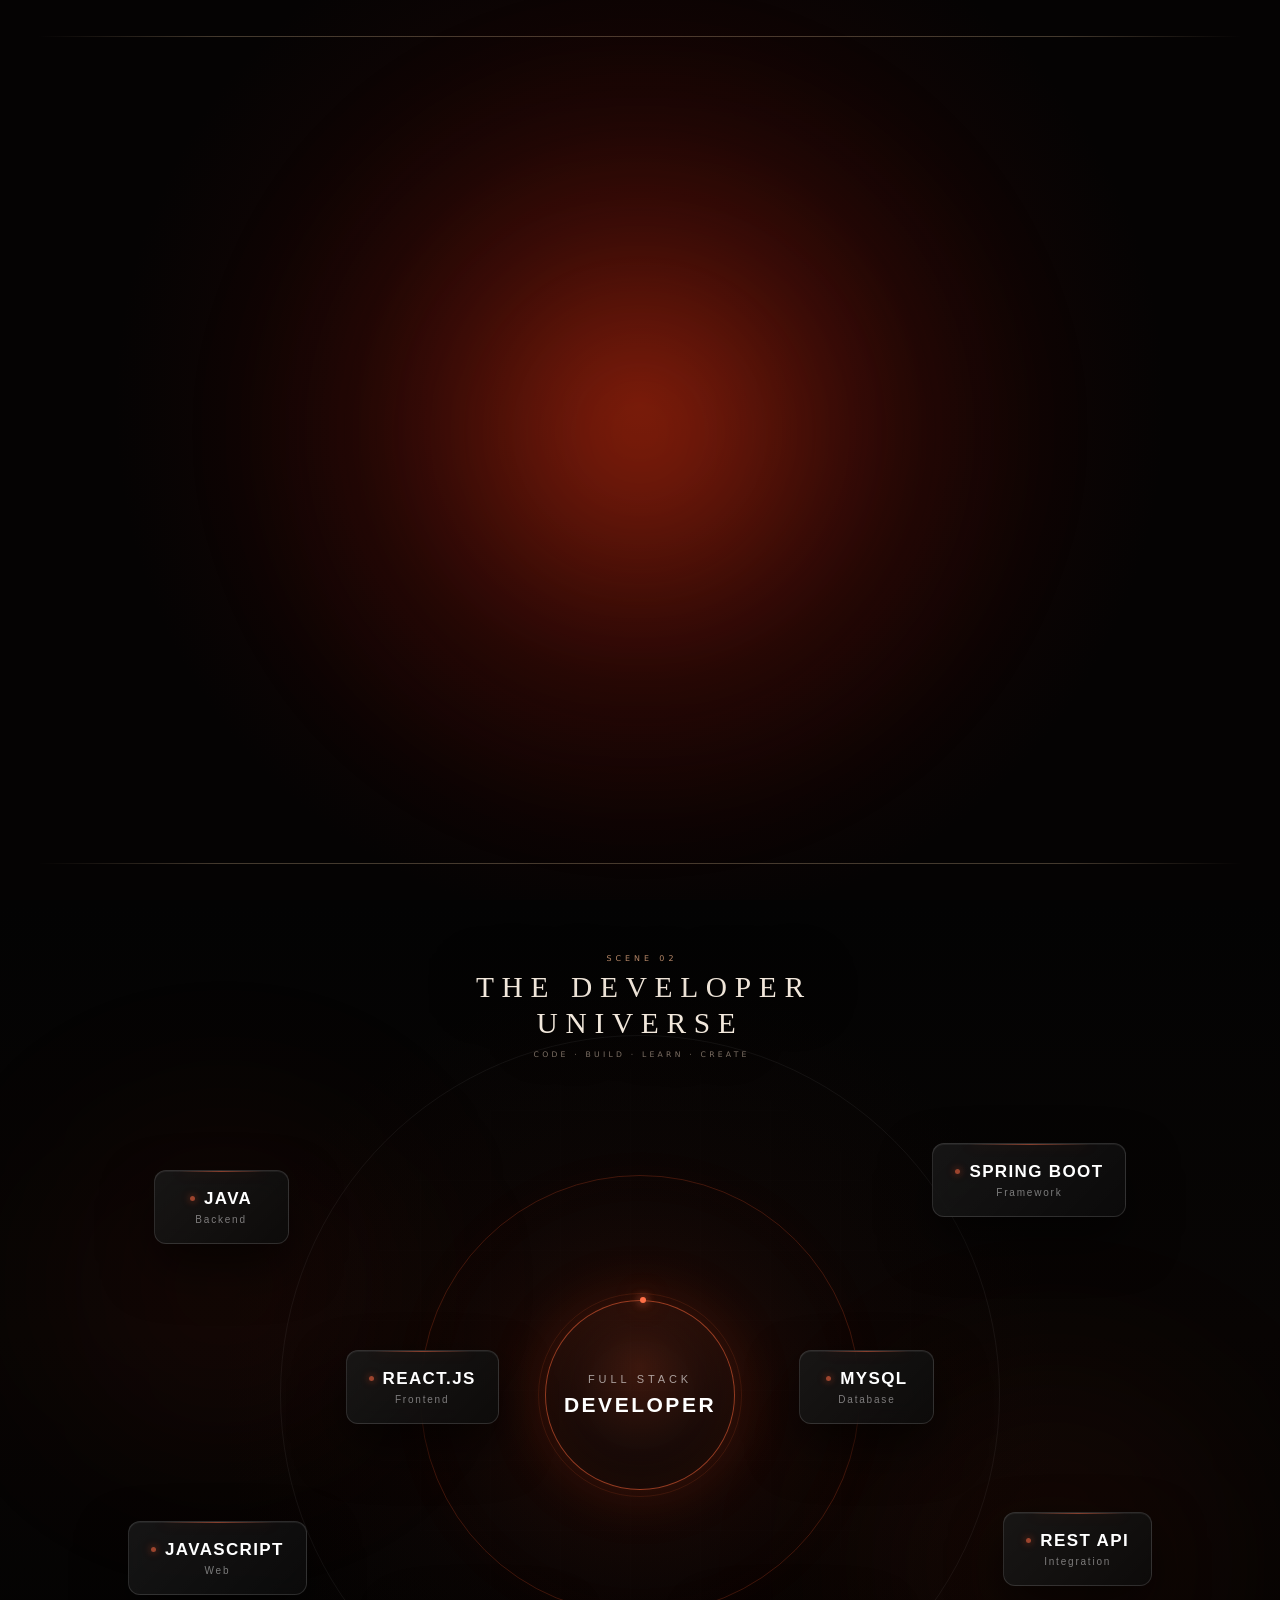
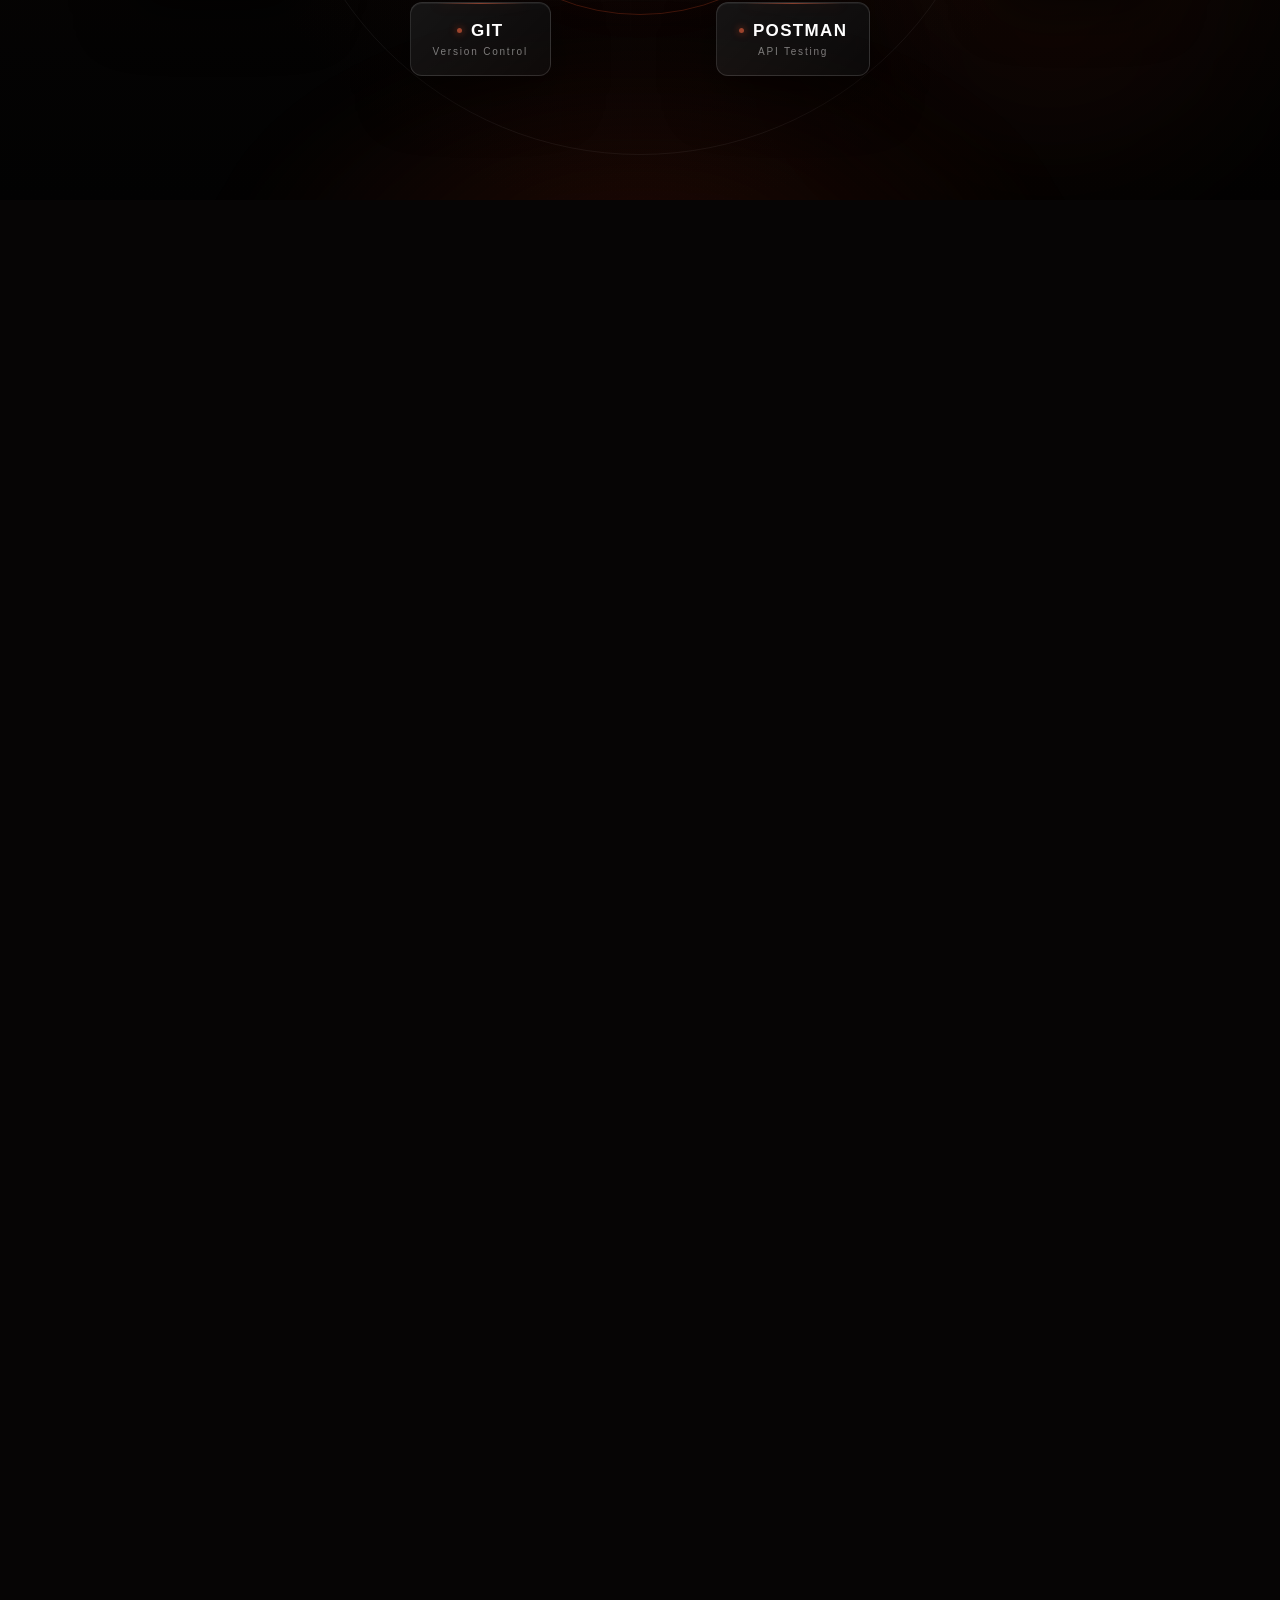
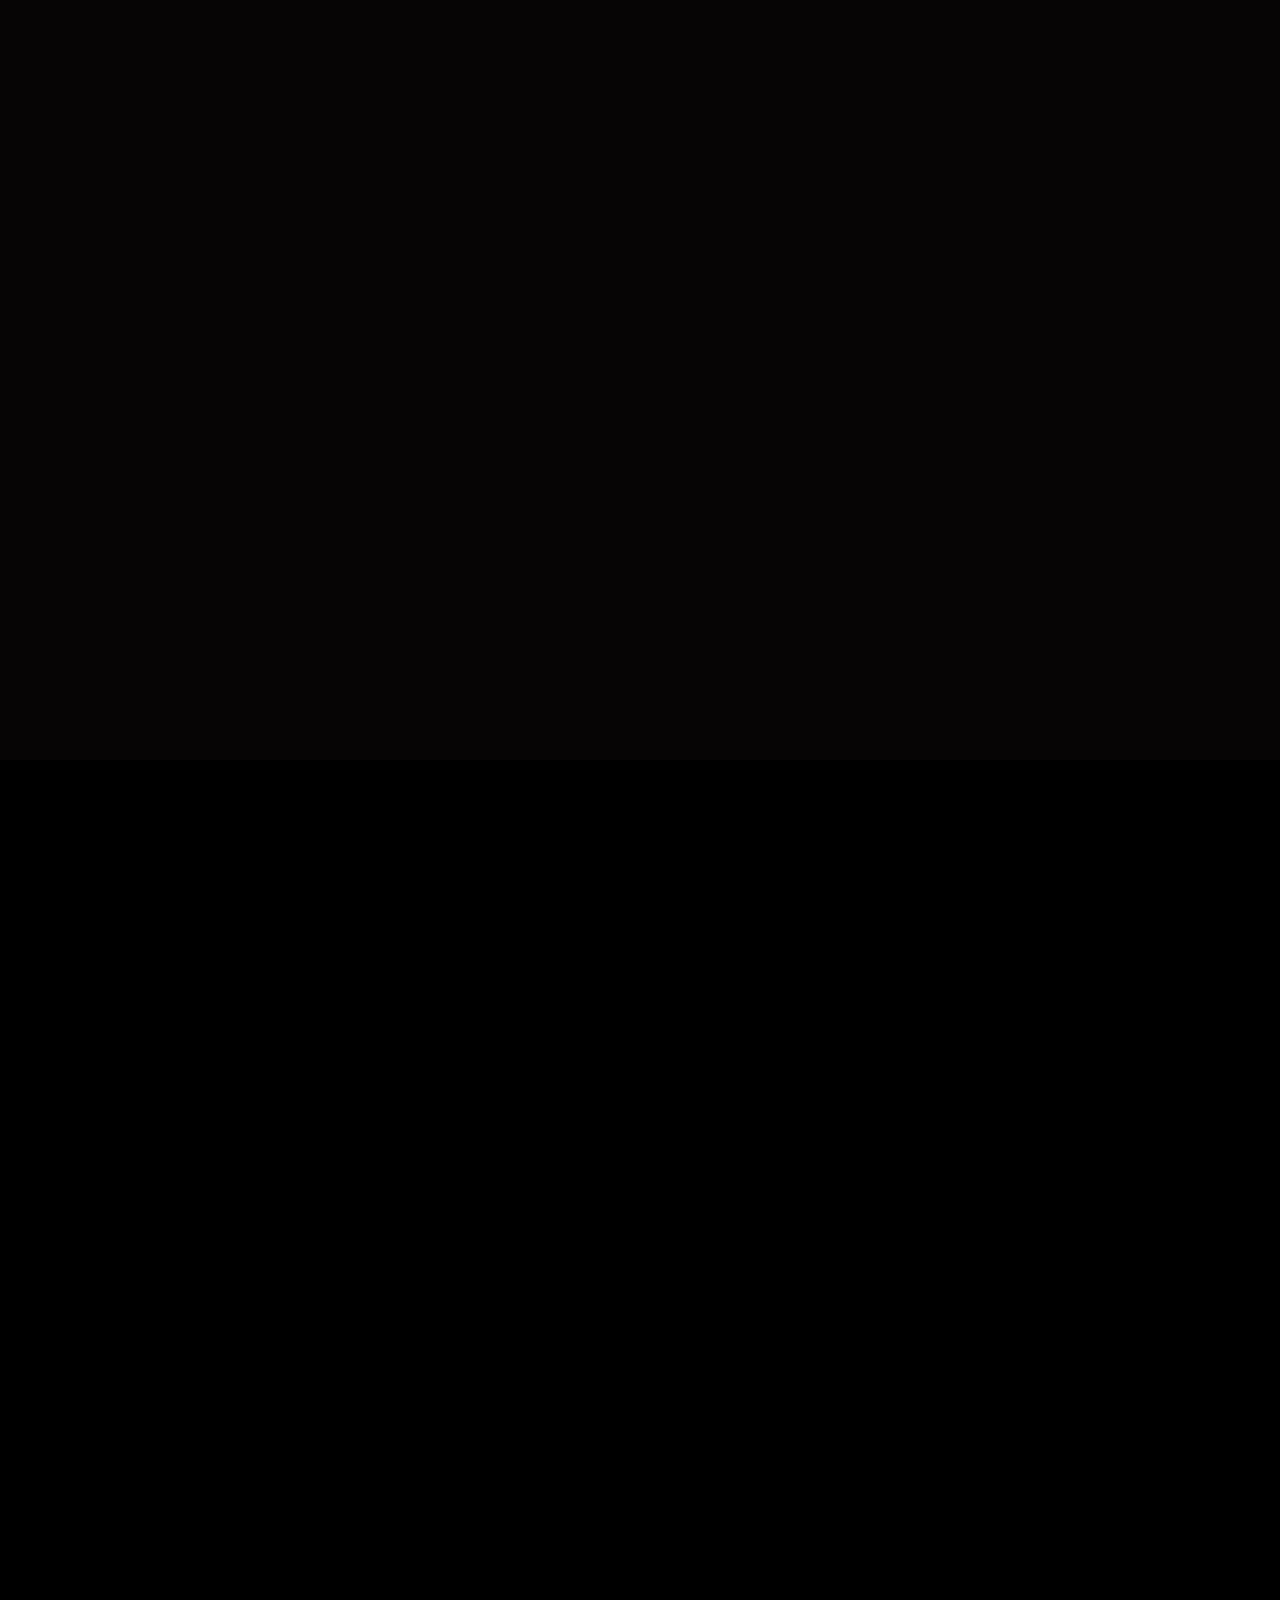
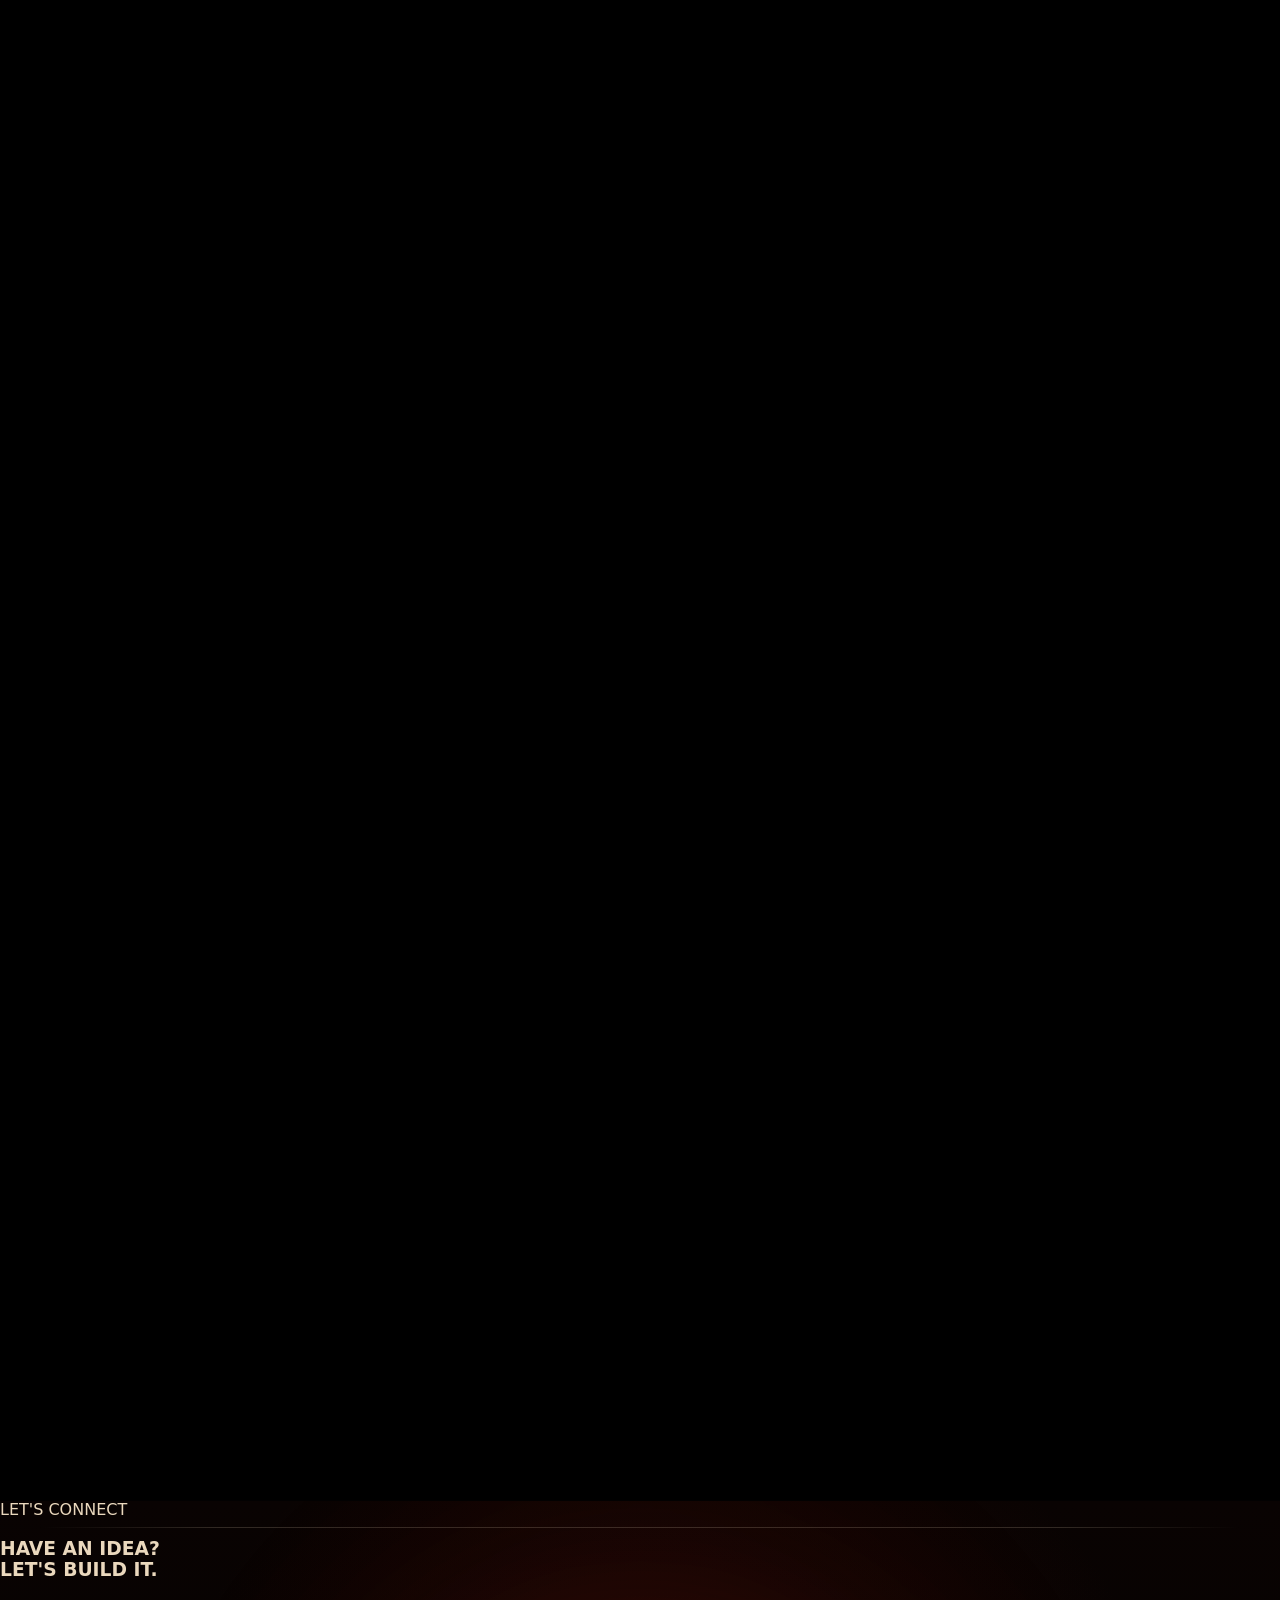
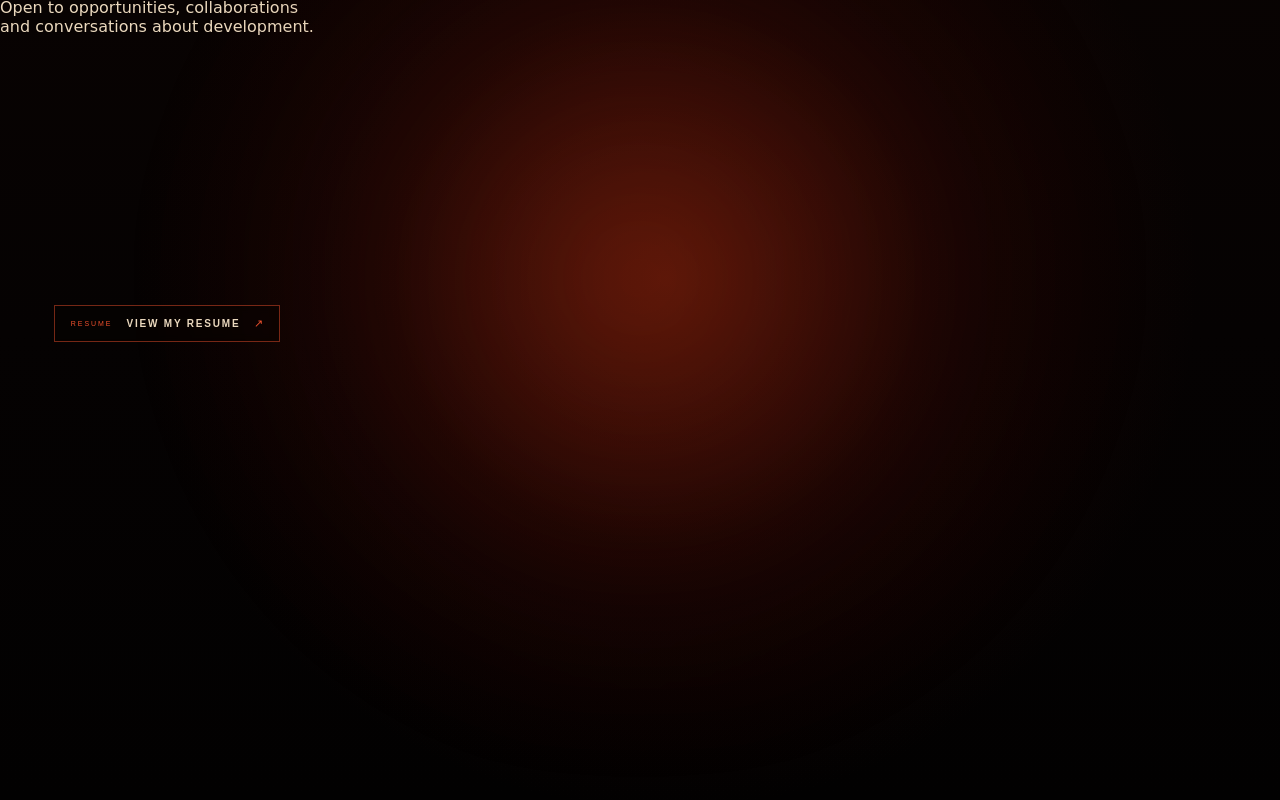
==== index.html @ 189d72da "Finalize Mayur Tambat developer portfolio" ====
<!doctype html>
<html lang="en" class="is-booting">
<head>
<meta charset="utf-8">
<meta name="viewport" content="width=device-width, initial-scale=1, viewport-fit=cover">
<title>Mayur Tambat — Java Full Stack Developer</title>
<meta name="description" content="Portfolio of Mayur Tambat — Java Full Stack Developer specializing in Java, Spring Boot, React.js, MySQL, and full-stack web development.">
<meta name="keywords" content="Mayur Tambat, Java Full Stack Developer, Java Developer, Spring Boot Developer, React Developer, MySQL, REST API, Full Stack Developer Portfolio">
<meta name="author" content="Mayur Tambat">
<meta name="robots" content="index, follow">
<meta name="theme-color" content="#000000">
<!-- Open Graph / Social Sharing -->
<meta property="og:type" content="website">
<meta property="og:title" content="Mayur Tambat — Java Full Stack Developer">
<meta property="og:description" content="Portfolio of Mayur Tambat — Java Full Stack Developer specializing in Java, Spring Boot, React.js, MySQL, and full-stack web development.">
<meta property="og:site_name" content="Mayur Tambat Portfolio">
<!-- Twitter / X Social Sharing -->
<meta name="twitter:card" content="summary_large_image">
<meta name="twitter:title" content="Mayur Tambat — Java Full Stack Developer">
<meta name="twitter:description" content="Portfolio of Mayur Tambat — Java Full Stack Developer specializing in Java, Spring Boot, React.js, MySQL, and full-stack web development.">
<link rel="icon" type="image/png" href="public/icons/favicon.png">

<link rel="preload" href="public/fonts/anton-400.woff2" as="font" type="font/woff2" crossorigin>
<link rel="preload" href="public/fonts/oswald-500.woff2" as="font" type="font/woff2" crossorigin>
<link rel="preload" href="public/fonts/oswald-700.woff2" as="font" type="font/woff2" crossorigin>
<link rel="stylesheet" href="src/styles/app.css">
<link rel="stylesheet" href="src/styles/universe.css">
<link rel="stylesheet" href="src/styles/chrono.css">
<link rel="stylesheet" href="src/styles/projects.css">
<link rel="stylesheet" href="src/styles/finale.css">
<script type="application/ld+json">
{
  "@context": "https://schema.org",
  "@type": "Person",
  "name": "Mayur Tambat",
  "jobTitle": "Java Full Stack Developer",
  "email": "mailto:mayurtambat01@gmail.com",
  "sameAs": [
    "https://www.linkedin.com/in/mayurtambat01/",
    "https://github.com/mayurtambat01",
    "https://www.instagram.com/mayur_tambat_01/"
  ],
  "knowsAbout": [
    "Java",
    "Spring Boot",
    "React.js",
    "JavaScript",
    "MySQL",
    "Spring Data JPA",
    "Hibernate",
    "REST APIs",
    "HTML",
    "CSS",
    "Git",
    "Postman"
  ]
}
</script>
</head>
<body>

<!-- the real heading, for search engines and screen readers; the visible
     wordmark is drawn on the canvas so video can be clipped inside its letters -->
<h1 class="sr-only">Mayur Tambat — Java Full Stack Developer. Welcome to my portfolio.</h1>

<!-- =========================================================
     NEW SCENE 1 — MAYUR HERO
========================================================= -->

<section class="mayur-home" id="mayurHome" aria-label="Mayur Tambat Portfolio">

    <!-- =========================================================
     NEW MAYUR CINEMATIC HERO
     Later this Scene 5 will become Scene 1
========================================================= -->
<div class="mayur-hero5" id="mayurHero">

    <!-- Top identity -->
    <div class="mayur-hero5__identity">
      <strong>MAYUR TAMBAT</strong>

      <span class="mayur-hero5__identity-line"></span>

      <span>
        JAVA FULL STACK<br>
        DEVELOPER
      </span>
    </div>

    <div class="mayur-hero5__index" aria-hidden="true">
      PORTFOLIO — 2026
    </div>

    <!-- Background glow -->
    <div class="mayur-hero5__glow" aria-hidden="true"></div>

    <!-- Giant background name -->
    <div class="mayur-hero5__name" aria-hidden="true">
      MAYUR
    </div>

    <!-- Main professional image -->
    <div class="mayur-hero5__person">
      <img
        src="public/fin/mayur-laptop.webp"
        alt="Mayur Tambat — Java Full Stack Developer"
        draggable="false"
        loading="eager"
        fetchpriority="high"
        decoding="async"
      >
    </div>

    <!-- Left text -->
    <div class="mayur-hero5__intro">
      <span>A</span>
      <strong>JAVA FULL STACK</strong>
      <span>DEVELOPER</span>
    </div>

    <!-- Right skills -->
    <div class="mayur-hero5__skills">
      <span>JAVA</span>
      <span>SPRING BOOT</span>
      <span>REACT.JS</span>
      <span>MYSQL</span>
      <strong>FULL STACK</strong>
    </div>

    <!-- Bottom-right text -->
    <div class="mayur-hero5__build">
      <span>BUILD</span>
      <span>LEARN</span>
      <span>CREATE</span>
      <span>GROW</span>
    </div>

  </div>

</section>

<main class="flow">

  <!-- ==================================================================== -->
  <!-- The creative-universe film itself, played as supplied. All labels and
       cards are part of the footage; the DOM adds only what a screen reader
       needs and a veil that breathes over the loop seam. -->
  <section class="universe" id="universe" aria-labelledby="uniTitle">
    <header class="universe__title" id="uniTitle">
    <p class="universe__over">Scene 02</p>
    <h2 class="universe__name">The Developer<br>Universe</h2>
    <p class="universe__sub">Code · Build · Learn · Create</p>
  </header>
    <ul class="sr-only">
      <li>Java</li>
      <li>Spring Boot</li>
      <li>React.js</li>
      <li>JavaScript</li>
      <li>MySQL</li>
      <li>HTML</li>
      <li>CSS</li>
      <li>Spring Data JPA</li>
      <li>Hibernate</li>
      <li>REST APIs</li>
      <li>Git</li>
      <li>Postman</li>
    </ul>

    <div class="dev-universe" aria-hidden="true">

      <div class="dev-glow dev-glow--one"></div>
      <div class="dev-glow dev-glow--two"></div>

      <div class="dev-orbit dev-orbit--one"></div>
      <div class="dev-orbit dev-orbit--two"></div>

      <div class="dev-core">
        <span>FULL STACK</span>
        <strong>DEVELOPER</strong>
      </div>

      <div class="tech-card tech-card--java">
        <strong>JAVA</strong>
        <span>Backend</span>
      </div>

      <div class="tech-card tech-card--spring">
        <strong>SPRING BOOT</strong>
        <span>Framework</span>
      </div>

      <div class="tech-card tech-card--react">
        <strong>REACT.JS</strong>
        <span>Frontend</span>
      </div>

      <div class="tech-card tech-card--mysql">
        <strong>MYSQL</strong>
        <span>Database</span>
      </div>

      <div class="tech-card tech-card--js">
        <strong>JAVASCRIPT</strong>
        <span>Web</span>
      </div>

      <div class="tech-card tech-card--api">
        <strong>REST API</strong>
        <span>Integration</span>
      </div>

      <div class="tech-card tech-card--git">
        <strong>GIT</strong>
        <span>Version Control</span>
      </div>

      <div class="tech-card tech-card--postman">
        <strong>POSTMAN</strong>
        <span>API Testing</span>
      </div>

    </div>

    <div class="universe__veil" id="uniVeil" aria-hidden="true"></div>

  </section>

  <!-- ==================================================================== -->
  <section class="chrono" id="chrono" aria-labelledby="chronoTitle">
    <div class="chrono__pin">
      <canvas id="chronoStage" aria-hidden="true"></canvas>

      <h2 class="chrono__title" id="chronoTitle">
        <span>My</span><span>Developer</span><span>Journey</span>
      </h2>
      <p class="chrono__rail" aria-hidden="true">
        <i></i>
        <span>Java</span><span>Full Stack</span><span>Projects</span>
        <span>Learning</span><span>Growth</span>
        <i></i>
      </p>

      <p class="chrono__hint" aria-hidden="true">
        Explore<br>my developer<br>journey<i></i>
      </p>
      <p class="chrono__note chrono__note--bl" aria-hidden="true">
        Always<br>learning<br>always<br>building
      </p>
      <p class="chrono__note chrono__note--br" aria-hidden="true">
        Ready<br>to build<br>what's<br>next<i></i>
      </p>

      <div class="chrono__deck" id="chronoDeck"></div>

      <!-- the figure's own layer, stacked over the deck: he stands in front
           of the timeline, looking at his journey -->
      <canvas id="chronoFront" aria-hidden="true"></canvas>
    </div>
  </section>

  <!-- ==================================================================== -->
  <section class="gallery" id="gallery" aria-labelledby="galleryTitle">
    <div class="gallery__pin">
      <canvas id="galleryStage" aria-hidden="true"></canvas>

      <div class="gallery__world">
        <div class="gallery__deck" id="galleryDeck"></div>
        <img class="gallery__person" id="galleryPerson"
             src="public/projects/person.png" 
             alt="" 
             draggable="false"
             loading="lazy"
             decoding="async">
      </div>

      <h2 class="g-label g-label--projects" id="galleryTitle">Projects</h2>
      <p class="g-label g-label--ideas" aria-hidden="true">
        Java<br>Spring Boot<br>React.js<br><b>Full Stack</b>
      </p>
      <p class="g-label g-label--scroll" aria-hidden="true">
        Scroll<br>Explore<br>Projects
      </p>
      <p class="g-label g-label--real" aria-hidden="true">
        Real<br>Projects<br>Real<br>Solutions
      </p>
      <p class="g-label g-label--tomorrow" aria-hidden="true">
        Building<br>Ideas Into<br>Applications
      </p>
      <span class="g-label g-label--num" id="galleryNum" aria-hidden="true">01</span>
    </div>
  </section>

</main>

<!-- =========================================================
     SCENE 5 — CONNECT
========================================================= -->

<footer class="fin" id="fin">

  <section
    class="connect5"
    id="connect5"
    aria-label="Connect with Mayur Tambat"
  >

    <!-- Background cinematic glow -->
    <div class="connect5__glow" aria-hidden="true"></div>

    <!-- Top identity -->
    <div class="connect5__top">
      <span>05</span>
      <span class="connect5__top-line"></span>
      <span>CONNECT</span>
    </div>

    <!-- Main heading -->
    <div class="connect5__heading">
      <p>JAVA FULL STACK DEVELOPER</p>

      <h2>
        LET'S BUILD<br>
        SOMETHING <span>GREAT.</span>
      </h2>
    </div>

    <!-- Main cinematic Scene 5 artwork -->
    <div class="connect5__artwork" aria-hidden="true">
      <img
        src="public/fin/scene5-connect.webp"
        alt=""
        draggable="false"
        loading="lazy"
        decoding="async"
      >
    </div>


    <!-- Mobile-only contact introduction -->
    <div class="connect5__mobile-intro">

      <span>LET'S CONNECT</span>

      <h3>
        HAVE AN IDEA?<br>
        LET'S BUILD IT.
      </h3>

      <p>
        Open to opportunities, collaborations<br>
        and conversations about development.
      </p>

      <div class="connect5__mobile-line"></div>

    </div>


    <a class="connect5__resume"
      href="public/resume/mayur-tambat-resume.pdf"
      target="_blank"
      rel="noopener noreferrer"
      aria-label="View Mayur Tambat resume">
      <span>RESUME</span>
      <strong>VIEW MY RESUME</strong>
      <i aria-hidden="true">↗</i>
    </a>

    <!-- Social / contact links -->
    <nav class="connect5__socials" aria-label="Mayur Tambat social links">

      <a
        href="https://www.linkedin.com/in/mayurtambat01/"
        target="_blank"
        rel="noopener noreferrer"
      >
        <span>01</span>
        <strong>LINKEDIN</strong>
        <small>Connect professionally</small>
        <i aria-hidden="true">↗</i>
      </a>

      <a
        href="https://github.com/mayurtambat01"
        target="_blank"
        rel="noopener noreferrer"
      >
        <span>02</span>
        <strong>GITHUB</strong>
        <small>Explore my code</small>
        <i aria-hidden="true">↗</i>
      </a>

      <a
        href="https://www.instagram.com/mayur_tambat_01/"
        target="_blank"
        rel="noopener noreferrer"
      >
        <span>03</span>
        <strong>INSTAGRAM</strong>
        <small>Follow my journey</small>
        <i aria-hidden="true">↗</i>
      </a>

      <a href="https://mail.google.com/mail/?view=cm&fs=1&to=mayurtambat01@gmail.com"
         target="_blank"
         rel="noopener noreferrer">
        <span>04</span>
        <strong>EMAIL</strong>
        <small>mayurtambat01@gmail.com</small>
        <i aria-hidden="true">↗</i>
      </a>

    </nav>


    <!-- Bottom message -->
    <div class="connect5__bottom">

      <p>
        HAVE AN IDEA?<br>
        <strong>LET'S CONNECT.</strong>
      </p>

      <span>
        BUILD&nbsp;&nbsp;•&nbsp;&nbsp;
        LEARN&nbsp;&nbsp;•&nbsp;&nbsp;
        CREATE&nbsp;&nbsp;•&nbsp;&nbsp;
        GROW
      </span>

    </div>


    <!-- Copyright -->
    <small class="connect5__copyright">
      © 2026 MAYUR TAMBAT — ALL RIGHTS RESERVED
    </small>

  </section>

</footer>

<script type="module" src="src/main.js"></script>
</body>
</html>
---- src/styles/app.css ----
@font-face {
  font-family: "Anton";
  src: url("../../public/fonts/anton-400.woff2") format("woff2");
  font-weight: 400;
  font-style: normal;
  font-display: block;
}
@font-face {
  font-family: "Oswald";
  src: url("../../public/fonts/oswald-300.woff2") format("woff2");
  font-weight: 300;
  font-style: normal;
  font-display: swap;
}
@font-face {
  font-family: "Oswald";
  src: url("../../public/fonts/oswald-400.woff2") format("woff2");
  font-weight: 400;
  font-style: normal;
  font-display: swap;
}
@font-face {
  font-family: "Oswald";
  src: url("../../public/fonts/oswald-500.woff2") format("woff2");
  font-weight: 500;
  font-style: normal;
  font-display: swap;
}
@font-face {
  font-family: "Oswald";
  src: url("../../public/fonts/oswald-600.woff2") format("woff2");
  font-weight: 600;
  font-style: normal;
  font-display: swap;
}
@font-face {
  font-family: "Oswald";
  src: url("../../public/fonts/oswald-700.woff2") format("woff2");
  font-weight: 700;
  font-style: normal;
  font-display: swap;
}

:root {
  --ink: #de1b1c;
  --ink-hot: #ff2a2b;
  --paper: #ededed;
  --black: #000;
  --dim: #8a8a8a;
  --dimmer: #4e4e4e;

  --ui: "Oswald", "Arial Narrow", system-ui, sans-serif;
  --disp: "Anton", "Arial Narrow", Impact, sans-serif;

  /* the header height also sets the hero's top breathing room */
  --hdr-h: clamp(56px, 7.4vh, 82px);
  --edge: clamp(14px, 1.55vw, 26px);

  --ease-out: cubic-bezier(0.16, 1, 0.3, 1);
  --ease-in-out: cubic-bezier(0.76, 0, 0.24, 1);
}

*,
*::before,
*::after {
  box-sizing: border-box;
}

html,
body {
  margin: 0;
  min-height: 100%;
  background: #000;
  color: var(--paper);
  font-family: var(--ui);
  /* the document scrolls now that more scenes follow the hero; sideways
     overflow is CLIPPED, not hidden - overflow-x:hidden promotes body to a
     scroll container, which silently breaks every position:sticky pin in the
     scenes below (the canvas scrolls away and leaves bare background) */
  overflow-x: clip;
  -webkit-font-smoothing: antialiased;
  text-rendering: optimizeLegibility;
}

/* nothing may paint before the sequence is ready to start on true black */
html.is-booting .furniture,
html.is-booting .hdr {
  opacity: 0;
}

.sr-only {
  position: absolute;
  width: 1px;
  height: 1px;
  padding: 0;
  margin: -1px;
  overflow: hidden;
  clip: rect(0 0 0 0);
  white-space: nowrap;
  border: 0;
}

/* =========================================================
   PORTFOLIO — SMOOTH SCENE NAVIGATION
========================================================= */

html {
  scroll-behavior: smooth;
}

/* Prevent scene headings from sitting too close to viewport edge */
#mayurHome,
#universe,
#chrono,
#gallery,
#connect5 {
  scroll-margin-top: 0;
}
---- src/styles/universe.css ----
/* ==========================================================================
   Scene two — the creative universe.
   This is the supplied film played AS the section, not a recreation of it:
   the cards, the red light-painting, the embers and every corner label are
   part of the footage. The page's job is to present it cinematically — arrive
   from black, hold the frame, and breathe over the loop seam — and to stay
   out of its way.
   ========================================================================== */

.flow {
  position: relative;
  z-index: 2;
}

/* The hero is position:fixed, so its scroll height has to be reserved here or
   the universe would start at the top of the document and sit on top of it. */
.hero-spacer {
  height: 100svh;
  pointer-events: none;
}

.universe {
  position: relative;
  height: 100svh;
  background: #000;
  overflow: hidden;
  /* hard cut from the hero: two scenes, not a gradient between them */
  box-shadow: 0 -1px 0 0 #000;
}

/* --------------------------------------------------------------------------
   The chapter title, set over the film. Top-centre is the one region the
   footage keeps dark (the ceiling above the figure), so the text lives there
   and clears the Ps and Claude cards that hold the upper corners.
   -------------------------------------------------------------------------- */

.universe__title {
  position: absolute;
  top: clamp(26px, 6.5vh, 66px);
  left: 50%;
  transform: translate(-50%, 14px);
  z-index: 2;
  text-align: center;
  pointer-events: none;
  opacity: 0;
  transition:
    opacity 1.3s var(--ease-out) 0.75s,
    transform 1.6s var(--ease-out) 0.75s;
}
.universe.is-on .universe__title {
  opacity: 1;
  transform: translate(-50%, 0);
}

.universe__over {
  margin: 0 0 0.9em;
  font-family: var(--ui);
  font-size: clamp(7.5px, 0.62vw, 9.5px);
  font-weight: 500;
  letter-spacing: 0.5em;
  text-indent: 0.5em; /* recentre what the tracking pushes right */
  text-transform: uppercase;
  color: #b98a6a;
}
.universe__name {
  margin: 0;
  font-family: "Bodoni Moda", "Times New Roman", serif;
  font-weight: 400;
  font-size: clamp(20px, 2.3vw, 36px);
  line-height: 1.22;
  letter-spacing: 0.26em;
  text-indent: 0.26em;
  text-transform: uppercase;
  color: #f2e8dc;
  text-shadow:
    0 0 0.6em rgba(0, 0, 0, 0.9),
    0 0 2em rgba(0, 0, 0, 0.7);
}
.universe__sub {
  margin: 1.1em 0 0;
  font-family: var(--ui);
  font-size: clamp(7.5px, 0.6vw, 9.5px);
  font-weight: 400;
  letter-spacing: 0.42em;
  text-indent: 0.42em;
  text-transform: uppercase;
  color: rgba(222, 200, 180, 0.55);
}

@media (max-width: 760px) {
  .universe__name {
    letter-spacing: 0.18em;
    text-indent: 0.18em;
  }
}

/* breathes to black across the film's loop point so the cut is never seen,
   and doubles as the entrance veil */
.universe__veil {
  position: absolute;
  inset: 0;
  background: #000;
  opacity: 1;
  pointer-events: none;
  transition: opacity 0.45s ease;
}

@media (prefers-reduced-motion: reduce) {
  .universe__title {
    transition-duration: 0.01ms;
    transition-delay: 0s;
    transform: none;
  }
  .universe.is-on .universe__title {
    transform: translate(-50%, 0);
  }
}

/* ================================================================
   MAYUR — DEVELOPER UNIVERSE
   ================================================================ */

.dev-universe {
  position: absolute;
  inset: 0;
  z-index: 1;
  overflow: hidden;
  background:
    radial-gradient(
      circle at 50% 55%,
      rgba(190, 45, 20, 0.18),
      transparent 30%
    ),
    radial-gradient(circle at 50% 50%, #16100e 0%, #080706 45%, #000 80%);
}

.universe__title {
  z-index: 10;
}

.dev-core {
  position: absolute;
  left: 50%;
  top: 55%;
  transform: translate(-50%, -50%);

  width: 190px;
  height: 190px;

  border: 1px solid rgba(255, 105, 65, 0.45);
  border-radius: 50%;

  display: flex;
  flex-direction: column;
  align-items: center;
  justify-content: center;

  text-align: center;
  color: #fff;

  box-shadow:
    0 0 40px rgba(255, 75, 30, 0.15),
    inset 0 0 30px rgba(255, 75, 30, 0.08);
}

.dev-core span {
  font-family: "Oswald", sans-serif;
  font-size: 11px;
  letter-spacing: 0.35em;
  opacity: 0.6;
}

.dev-core strong {
  margin-top: 8px;
  font-family: "Oswald", sans-serif;
  font-size: 21px;
  letter-spacing: 0.12em;
}

.tech-card {
  position: absolute;

  min-width: 135px;
  padding: 18px 22px;

  border: 1px solid rgba(255, 255, 255, 0.12);
  border-radius: 12px;

  background: rgba(18, 16, 15, 0.82);

  color: #fff;
  text-align: center;

  box-shadow:
    0 15px 40px rgba(0, 0, 0, 0.55),
    0 0 20px rgba(255, 80, 35, 0.06);
}

.tech-card strong {
  display: block;

  font-family: "Oswald", sans-serif;
  font-size: 17px;
  letter-spacing: 0.08em;
}

.tech-card span {
  display: block;
  margin-top: 5px;

  font-family: "Oswald", sans-serif;
  font-size: 10px;
  letter-spacing: 0.18em;

  opacity: 0.45;
}

/* Card positions */

.tech-card--java {
  left: 12%;
  top: 30%;
}

.tech-card--spring {
  right: 12%;
  top: 27%;
}

.tech-card--react {
  left: 27%;
  top: 50%;
}

.tech-card--mysql {
  right: 27%;
  top: 50%;
}

.tech-card--js {
  left: 10%;
  top: 69%;
}

.tech-card--api {
  right: 10%;
  top: 68%;
}

.tech-card--git {
  left: 32%;
  top: 78%;
}

.tech-card--postman {
  right: 32%;
  top: 78%;
}

/* Decorative orbit rings */

.dev-orbit {
  position: absolute;
  left: 50%;
  top: 55%;

  border: 1px solid rgba(255, 80, 40, 0.14);
  border-radius: 50%;

  transform: translate(-50%, -50%);
}

.dev-orbit--one {
  width: 440px;
  height: 440px;
}

.dev-orbit--two {
  width: 720px;
  height: 720px;

  border-color: rgba(255, 255, 255, 0.06);
}

/* Mayur Developer Universe title override */
.universe .universe__title {
  position: absolute;
  top: 6%;
  left: 50%;
  width: 100%;

  transform: translateX(-50%);

  z-index: 100;
  display: block;
  visibility: visible;
  opacity: 1;

  text-align: center;
  pointer-events: none;
}

.universe .universe__over,
.universe .universe__name,
.universe .universe__sub {
  position: relative;
  z-index: 101;
  visibility: visible;
  opacity: 1;
}

/* ================================================================
   Developer Universe — Motion
   ================================================================ */

@keyframes devFloat {
  0%,
  100% {
    transform: translateY(0);
  }

  50% {
    transform: translateY(-10px);
  }
}

.tech-card {
  animation: devFloat 5s ease-in-out infinite;
}

.tech-card--java {
  animation-delay: 0s;
}

.tech-card--spring {
  animation-delay: -1.2s;
}

.tech-card--react {
  animation-delay: -2.1s;
}

.tech-card--mysql {
  animation-delay: -3.1s;
}

.tech-card--js {
  animation-delay: -1.7s;
}

.tech-card--api {
  animation-delay: -2.7s;
}

.tech-card--git {
  animation-delay: -3.7s;
}

.tech-card--postman {
  animation-delay: -0.8s;
}

@keyframes corePulse {
  0%,
  100% {
    box-shadow:
      0 0 40px rgba(255, 75, 30, 0.15),
      inset 0 0 30px rgba(255, 75, 30, 0.08);
  }

  50% {
    box-shadow:
      0 0 75px rgba(255, 75, 30, 0.28),
      inset 0 0 45px rgba(255, 75, 30, 0.13);
  }
}

.dev-core {
  animation: corePulse 4s ease-in-out infinite;
}

/* ================================================================
   Developer Universe — Card Interaction
   ================================================================ */

.tech-card {
  transition:
    border-color 0.35s ease,
    background 0.35s ease,
    box-shadow 0.35s ease,
    scale 0.35s ease;
}

.tech-card:hover {
  scale: 1.07;

  border-color: rgba(255, 105, 65, 0.65);

  background: rgba(35, 20, 16, 0.94);

  box-shadow:
    0 18px 50px rgba(0, 0, 0, 0.65),
    0 0 30px rgba(255, 80, 35, 0.22);
}

.tech-card:hover strong {
  text-shadow: 0 0 16px rgba(255, 120, 80, 0.45);
}

.tech-card strong,
.tech-card span {
  transition:
    opacity 0.35s ease,
    text-shadow 0.35s ease;
}

.tech-card:hover span {
  opacity: 0.8;
}

/* ================================================================
   Developer Universe — Premium Card Design
   ================================================================ */

.tech-card {
  overflow: hidden;
  isolation: isolate;

  backdrop-filter: blur(12px);
  -webkit-backdrop-filter: blur(12px);

  background:
    linear-gradient(
      135deg,
      rgba(255, 255, 255, 0.055),
      rgba(255, 255, 255, 0.012)
    ),
    rgba(10, 9, 9, 0.78);

  border: 1px solid rgba(255, 255, 255, 0.13);

  box-shadow:
    0 22px 50px rgba(0, 0, 0, 0.55),
    inset 0 1px 0 rgba(255, 255, 255, 0.06);
}

/* Small glowing accent line */
.tech-card::before {
  content: "";
  position: absolute;

  left: 18%;
  right: 18%;
  top: 0;

  height: 1px;

  background: linear-gradient(
    90deg,
    transparent,
    rgba(255, 100, 60, 0.85),
    transparent
  );

  opacity: 0.55;

  box-shadow: 0 0 14px rgba(255, 75, 35, 0.6);
}

/* Moving light reflection */
.tech-card::after {
  content: "";
  position: absolute;

  top: -100%;
  left: -60%;

  width: 45%;
  height: 300%;

  transform: rotate(25deg);

  background: linear-gradient(
    90deg,
    transparent,
    rgba(255, 255, 255, 0.055),
    transparent
  );

  transition: left 0.7s ease;

  pointer-events: none;
}

.tech-card:hover::after {
  left: 130%;
}

.tech-card:hover {
  scale: 1.08;

  border-color: rgba(255, 100, 60, 0.55);

  background:
    linear-gradient(
      135deg,
      rgba(255, 90, 45, 0.09),
      rgba(255, 255, 255, 0.025)
    ),
    rgba(15, 11, 10, 0.92);

  box-shadow:
    0 25px 65px rgba(0, 0, 0, 0.7),
    0 0 35px rgba(255, 75, 35, 0.16),
    inset 0 1px 0 rgba(255, 150, 110, 0.12);
}

.tech-card strong {
  position: relative;
  z-index: 2;
}

.tech-card span {
  position: relative;
  z-index: 2;
}

.dev-core {
  isolation: isolate;

  background: radial-gradient(
    circle at 50% 35%,
    rgba(255, 110, 65, 0.13),
    rgba(25, 12, 9, 0.82) 55%,
    rgba(5, 5, 5, 0.94)
  );

  border: 1px solid rgba(255, 100, 55, 0.55);

  box-shadow:
    0 0 60px rgba(255, 70, 25, 0.17),
    inset 0 0 45px rgba(255, 70, 25, 0.09);
}

.dev-core::before {
  content: "";
  position: absolute;
  inset: -8px;

  border-radius: 50%;
  border: 1px solid rgba(255, 100, 55, 0.12);

  pointer-events: none;
}

.dev-core::after {
  content: "";
  position: absolute;

  width: 6px;
  height: 6px;

  top: -4px;
  left: 50%;

  border-radius: 50%;

  background: #ff7048;

  box-shadow:
    0 0 10px #ff7048,
    0 0 25px rgba(255, 90, 45, 0.8);
}

/* ================================================================
   Developer Universe — Cinematic Environment
   ================================================================ */

.dev-universe {
  background:
    radial-gradient(
      circle at 50% 55%,
      rgba(170, 45, 20, 0.16) 0%,
      rgba(70, 20, 10, 0.08) 28%,
      transparent 52%
    ),
    linear-gradient(180deg, #030303 0%, #080504 48%, #020202 100%);
}

/* Subtle technical grid */
.dev-universe::before {
  content: "";
  position: absolute;
  inset: 0;

  background-image:
    linear-gradient(rgba(255, 255, 255, 0.018) 1px, transparent 1px),
    linear-gradient(90deg, rgba(255, 255, 255, 0.018) 1px, transparent 1px);

  background-size: 70px 70px;

  mask-image: radial-gradient(circle at center, black 0%, transparent 72%);

  -webkit-mask-image: radial-gradient(
    circle at center,
    black 0%,
    transparent 72%
  );

  opacity: 0.5;
  pointer-events: none;
}

/* Large atmospheric glow */
.dev-universe::after {
  content: "";
  position: absolute;

  left: 50%;
  bottom: -35%;

  width: 900px;
  height: 500px;

  transform: translateX(-50%);

  background: radial-gradient(
    ellipse,
    rgba(255, 65, 20, 0.12),
    transparent 67%
  );

  filter: blur(35px);
  pointer-events: none;
}

.dev-orbit {
  pointer-events: none;
}

.dev-orbit--one {
  border: 1px solid rgba(255, 85, 40, 0.22);

  box-shadow:
    0 0 50px rgba(255, 60, 20, 0.025),
    inset 0 0 50px rgba(255, 60, 20, 0.025);
}

.dev-orbit--two {
  border: 1px solid rgba(255, 255, 255, 0.055);
}

.dev-glow {
  position: absolute;
  border-radius: 50%;
  pointer-events: none;
  filter: blur(90px);
}

.dev-glow--one {
  width: 320px;
  height: 320px;

  left: 5%;
  top: 25%;

  background: rgba(190, 45, 15, 0.07);
}

.dev-glow--two {
  width: 380px;
  height: 380px;

  right: 3%;
  bottom: 5%;

  background: rgba(255, 80, 30, 0.055);
}

.tech-card strong::before {
  content: "";
  display: inline-block;

  width: 5px;
  height: 5px;

  margin-right: 9px;
  margin-bottom: 3px;

  border-radius: 50%;

  background: rgba(255, 105, 65, 0.9);

  box-shadow:
    0 0 7px rgba(255, 90, 45, 0.8),
    0 0 15px rgba(255, 90, 45, 0.35);

  opacity: 0.65;

  transition:
    opacity 0.3s ease,
    box-shadow 0.3s ease;
}

.tech-card:hover strong::before {
  opacity: 1;

  box-shadow:
    0 0 8px rgba(255, 105, 65, 1),
    0 0 22px rgba(255, 75, 30, 0.75);
}

/* ================================================================
   Developer Universe — Responsive: Tablet / Small Laptop
   ================================================================ */

@media (min-width: 761px) and (max-width: 1100px) {
  .universe .universe__title {
    top: 5%;
  }

  .universe__name {
    font-size: clamp(22px, 3vw, 30px);
  }

  .dev-core {
    width: 165px;
    height: 165px;
  }

  .dev-core strong {
    font-size: 18px;
  }

  .dev-core span {
    font-size: 9px;
  }

  .dev-orbit--one {
    width: 390px;
    height: 390px;
  }

  .dev-orbit--two {
    width: 650px;
    height: 650px;
  }

  .tech-card {
    min-width: 115px;
    padding: 15px 17px;
  }

  .tech-card strong {
    font-size: 14px;
  }

  .tech-card span {
    font-size: 8px;
  }

  .tech-card--java {
    left: 5%;
  }

  .tech-card--spring {
    right: 5%;
  }

  .tech-card--react {
    left: 18%;
  }

  .tech-card--mysql {
    right: 18%;
  }

  .tech-card--js {
    left: 4%;
  }

  .tech-card--api {
    right: 4%;
  }

  .tech-card--git {
    left: 26%;
  }

  .tech-card--postman {
    right: 26%;
  }
}

/* ================================================================
   Developer Universe — Responsive: Mobile
   ================================================================ */

@media (max-width: 760px) {
  .universe {
    height: 100svh;
    min-height: 680px;
  }

  /* ---------- Title ---------- */

  .universe .universe__title {
    top: 4%;
    width: 92%;
  }

  .universe__over {
    margin-bottom: 0.7em;
    font-size: 7px;
  }

  .universe__name {
    font-size: clamp(19px, 6vw, 25px);
    line-height: 1.15;
    letter-spacing: 0.14em;
    text-indent: 0.14em;
  }

  .universe__sub {
    margin-top: 0.8em;
    font-size: 6.5px;
    letter-spacing: 0.25em;
    text-indent: 0.25em;
  }

  /* ---------- Central Core ---------- */

  .dev-core {
    top: 30%;

    width: 125px;
    height: 125px;
  }

  .dev-core span {
    font-size: 7px;
    letter-spacing: 0.28em;
  }

  .dev-core strong {
    margin-top: 6px;
    font-size: 14px;
    letter-spacing: 0.1em;
  }

  /* ---------- Orbit Rings ---------- */

  .dev-orbit {
    top: 30%;
  }

  .dev-orbit--one {
    width: 230px;
    height: 230px;
  }

  .dev-orbit--two {
    width: 350px;
    height: 350px;
  }

  /* ---------- Technology Cards ---------- */

  .tech-card {
    min-width: 0;
    width: calc(50% - 30px);

    padding: 12px 8px;

    border-radius: 9px;

    animation-duration: 6s;
  }

  .tech-card strong {
    font-size: 11px;
    letter-spacing: 0.06em;
  }

  .tech-card strong::before {
    width: 4px;
    height: 4px;

    margin-right: 6px;
    margin-bottom: 2px;
  }

  .tech-card span {
    margin-top: 4px;

    font-size: 7px;
    letter-spacing: 0.12em;
  }

  /* ---------- Two-column layout ---------- */

  .tech-card--java,
  .tech-card--react,
  .tech-card--js,
  .tech-card--git {
    left: 18px;
    right: auto;
  }

  .tech-card--spring,
  .tech-card--mysql,
  .tech-card--api,
  .tech-card--postman {
    right: 18px;
    left: auto;
  }

  .tech-card--java,
  .tech-card--spring {
    top: 46%;
  }

  .tech-card--react,
  .tech-card--mysql {
    top: 58%;
  }

  .tech-card--js,
  .tech-card--api {
    top: 70%;
  }

  .tech-card--git,
  .tech-card--postman {
    top: 82%;
  }

  /* ---------- Mobile interaction ---------- */

  .tech-card:hover {
    scale: 1.03;
  }

  /* ---------- Background ---------- */

  .dev-universe::before {
    background-size: 45px 45px;
    opacity: 0.35;
  }

  .dev-glow--one {
    width: 200px;
    height: 200px;
  }

  .dev-glow--two {
    width: 220px;
    height: 220px;
  }
}
---- src/styles/chrono.css ----
/* ==========================================================================
   Scene three — the time machine.
   The room, floor mechanism, clock and timeline rail are drawn on a WebGL
   canvas. The six year cards are DOM: each carries real text that has to stay
   crisp and reachable, and they are positioned by JS from the same fitted
   geometry the canvas draws with, so the layers cannot drift apart.
   ========================================================================== */

@font-face {
  font-family: "Bodoni Moda";
  src: url("../../public/fonts/bodonimoda-400.woff2") format("woff2");
  font-weight: 400;
  font-style: normal;
  font-display: swap;
}

.chrono {
  --amber: #ffa03c;
  --ember: #ff3c14;
  --cream: #f4e9dc;

  position: relative;
  height: 240svh; /* travel for the intro to breathe into */
  background: #060505;
}

.chrono__pin {
  position: sticky;
  top: 0;
  height: 100svh;
  overflow: hidden;
}

#chronoStage {
  position: absolute;
  inset: 0;
  width: 100%;
  height: 100%;
  display: block;
}

/* The figure's own canvas, stacked OVER the card deck: he stands in front of
   the timeline with the cards passing behind his shoulders. Transparent, and
   inert to the pointer so the cards underneath stay hoverable and clickable. */
#chronoFront {
  position: absolute;
  inset: 0;
  width: 100%;
  height: 100%;
  display: block;
  pointer-events: none;
  z-index: 6;
}

/* --------------------------------------------------------------------------
   Editorial furniture
   -------------------------------------------------------------------------- */

.chrono__title,
.chrono__rail,
.chrono__hint,
.chrono__note {
  position: absolute;
  margin: 0;
  pointer-events: none;
  opacity: 0;
  transform: translateY(10px);
  transition:
    opacity 1.1s var(--ease-out),
    transform 1.2s var(--ease-out);
}
.chrono.is-live .chrono__title,
.chrono.is-live .chrono__rail,
.chrono.is-live .chrono__hint,
.chrono.is-live .chrono__note {
  opacity: 1;
  transform: none;
}
.chrono.is-live .chrono__rail {
  transition-delay: 0.15s;
}
.chrono.is-live .chrono__hint {
  transition-delay: 0.25s;
}
.chrono.is-live .chrono__note {
  transition-delay: 0.3s;
}

.chrono__title {
  left: clamp(18px, 3vw, 54px);
  top: clamp(26px, 5.5vh, 62px);
  display: grid;
  gap: 0.18em;
  font-family: "Bodoni Moda", "Times New Roman", serif;
  font-weight: 400;
  font-size: clamp(15px, 1.75vw, 27px);
  line-height: 1;
  letter-spacing: 0.3em;
  text-transform: uppercase;
  color: var(--cream);
}

.chrono__rail {
  left: clamp(18px, 3vw, 54px);
  top: clamp(150px, 24vh, 240px);
  display: grid;
  gap: 0.95em;
  font-family: var(--ui);
  font-size: clamp(7.5px, 0.62vw, 9.5px);
  font-weight: 400;
  letter-spacing: 0.38em;
  text-transform: uppercase;
  color: #7b6f66;
  line-height: 1;
}
.chrono__rail i,
.chrono__hint i,
.chrono__note i {
  display: block;
  width: 26px;
  height: 1px;
  background: #6a5a4c;
  margin: 0.5em 0;
}

.chrono__hint {
  right: clamp(18px, 3vw, 54px);
  top: clamp(26px, 5.5vh, 62px);
  text-align: right;
  font-family: var(--ui);
  font-size: clamp(7.5px, 0.62vw, 9.5px);
  letter-spacing: 0.34em;
  text-transform: uppercase;
  color: var(--amber);
  line-height: 2;
}
.chrono__hint i {
  margin-left: auto;
}

.chrono__note {
  font-family: var(--ui);
  font-size: clamp(7.5px, 0.6vw, 9.5px);
  letter-spacing: 0.34em;
  text-transform: uppercase;
  color: #9a6a44;
  line-height: 2.1;
}
.chrono__note--bl {
  left: clamp(18px, 3vw, 54px);
  bottom: clamp(20px, 5vh, 56px);
}
.chrono__note--br {
  right: clamp(18px, 3vw, 54px);
  bottom: clamp(20px, 5vh, 56px);
  text-align: right;
}
.chrono__note--br i {
  margin-left: auto;
}

/* --------------------------------------------------------------------------
   The deck of years
   -------------------------------------------------------------------------- */

.chrono__deck {
  position: absolute;
  inset: 0;
  perspective: 1400px;
  pointer-events: none;
}

/* The big year numeral on the rail. Styled as the reference sets them: bold
   condensed warm-cream figures with a CONTROLLED glow — generous blur radii
   read as a white pill from a distance, which is exactly what must not
   happen. No background, no box; it is lettering standing in the room. */
.yr-tag {
  position: absolute;
  appearance: none;
  border: 0;
  padding: 0;
  background: none;
  cursor: default;
  transform: translate(-16%, -128%) scale(calc(0.88 + 0.12 * var(--near, 0)));
  transform-origin: 0 100%;
  font-family: var(--ui);
  font-weight: 600;
  letter-spacing: 0.035em;
  line-height: 1;
  color: color-mix(in srgb, #eccfa4 calc(58% + 42% * var(--near, 0)), #c99055);
  opacity: calc(var(--in, 0) * (0.72 + 0.28 * var(--near, 0)));
  text-shadow:
    0 0 5px rgba(255, 150, 60, calc(0.22 + 0.18 * var(--near, 0))),
    0 0 16px rgba(255, 70, 20, calc(0.12 + 0.26 * var(--near, 0)));
  transition:
    color 0.5s ease,
    text-shadow 0.5s ease;
  will-change: transform, opacity;
}
.yr-tag.is-active {
  color: #fff4e4;
  text-shadow:
    0 0 5px rgba(255, 170, 90, 0.45),
    0 0 18px rgba(255, 70, 20, 0.5),
    0 0 42px rgba(255, 40, 10, 0.3);
}

.yr {
  position: absolute;
  appearance: none;
  border: 0;
  padding: 0;
  background: none;
  cursor: pointer;
  pointer-events: auto;
  color: inherit;
  text-align: left;
  font: inherit;

  /* The card hangs BELOW its node on the rail, leans with the rail's tangent,
     and lifts toward the viewer as it becomes the active year. Combining that
     into one transform keeps it on the compositor. */
  /* the measured point is the centre of the card's PHOTO, which sits about
     30% down the finished card, so that is what is anchored */
  transform: translate(-50%, -30%) translateZ(calc(var(--near, 0) * 46px))
    translateY(calc((1 - var(--in, 0)) * 26px)) rotate(var(--tilt, 0deg))
    scale(calc(0.94 + 0.06 * var(--near, 0)));
  opacity: var(--in, 0);
  will-change: transform, opacity;
  transition: filter 0.45s ease;
}

.yr__frame {
  position: relative;
  display: block;
  padding: 7px;
  border-radius: 10px;
  background: linear-gradient(
    160deg,
    rgba(38, 26, 20, 0.92),
    rgba(14, 10, 9, 0.96)
  );
  border: 1px solid rgba(255, 150, 80, calc(0.14 + 0.5 * var(--near, 0)));
  box-shadow:
    0 18px 46px -18px rgba(0, 0, 0, 0.9),
    0 0 calc(6px + 46px * var(--near, 0))
      rgba(255, 62, 20, calc(0.05 + 0.4 * var(--near, 0))),
    inset 0 1px 0 rgba(255, 190, 140, 0.07);
  transition:
    border-color 0.45s ease,
    box-shadow 0.45s ease,
    background 0.45s ease;
}
.yr.is-active .yr__frame {
  border-color: rgba(255, 92, 44, 0.95);
  background: linear-gradient(
    160deg,
    rgba(48, 26, 18, 0.95),
    rgba(18, 10, 8, 0.97)
  );
}

.yr__img {
  display: block;
  width: 100%;
  aspect-ratio: 4 / 3;
  object-fit: cover;
  border-radius: 6px;
  /* the far years read as older: cooler, flatter, further back in memory */
  filter: saturate(calc(0.55 + 0.55 * var(--near, 0)))
    brightness(calc(0.62 + 0.48 * var(--near, 0))) contrast(1.05);
  transition: filter 0.5s ease;
}

.yr__body {
  display: block;
  padding: 9px 4px 3px;
}
.yr__year {
  display: block;
  font-family: var(--ui);
  font-weight: 300;
  font-size: clamp(13px, 1.15vw, 19px);
  letter-spacing: 0.04em;
  line-height: 1;
  color: color-mix(in srgb, #d9cfc6 calc(100% - 60% * var(--near, 0)), #fff3e8);
}
.yr__key {
  display: block;
  margin-top: 0.5em;
  font-family: var(--ui);
  font-weight: 600;
  font-size: clamp(7.5px, 0.62vw, 9.5px);
  letter-spacing: 0.22em;
  text-transform: uppercase;
  color: color-mix(in srgb, #a89a90 calc(100% - 75% * var(--near, 0)), #ffb488);
}
.yr__lines {
  display: grid;
  gap: 0.18em;
  margin-top: 0.5em;
}
.yr__lines i {
  font-style: normal;
  font-family: var(--ui);
  font-size: clamp(7px, 0.56vw, 8.6px);
  letter-spacing: 0.16em;
  text-transform: uppercase;
  color: #8d8078;
  transition: color 0.5s ease;
}
.yr.is-active .yr__lines i {
  color: #c9bab0;
}

.yr__go {
  position: absolute;
  right: 12px;
  bottom: 11px;
  width: 15px;
  height: 15px;
  color: #ffd9c2;
  opacity: 0;
  transform: translate(-3px, 3px);
  transition:
    opacity 0.4s ease,
    transform 0.5s var(--ease-out);
}
.yr.is-active .yr__go {
  opacity: 0.95;
  transform: none;
}

.yr:focus-visible .yr__frame {
  outline: 2px solid var(--amber);
  outline-offset: 3px;
}

/* --------------------------------------------------------------------------
   Portrait — the timeline becomes a vertical descent rather than a squeezed arc
   -------------------------------------------------------------------------- */

/* On a phone the deck holds ONE card at a time: six stacked cards in a tall
   frame would be a pile, so the vertical year rail becomes the control and the
   active card holds the stage beside it. */
.chrono.is-portrait .chrono__deck {
  perspective: none;
}
.chrono.is-portrait .yr {
  transform: translate(-50%, -50%) translateY(calc((1 - var(--near, 0)) * 22px))
    scale(calc(0.94 + 0.06 * var(--near, 0)));
  /* only the active card is visible and hittable */
  opacity: calc(var(--in, 0) * max(0, var(--near, 0) * 3 - 2));
  pointer-events: none;
  transition:
    opacity 0.45s ease,
    transform 0.55s var(--ease-out);
}
.chrono.is-portrait .yr.is-active {
  pointer-events: auto;
}
.chrono.is-portrait .yr__lines {
  display: grid;
}

/* the year numerals become the tap targets */
.chrono.is-portrait .yr-tag {
  transform: translate(-50%, -50%) scale(calc(0.9 + 0.18 * var(--near, 0)));
  padding: 10px 14px;
  margin: -10px -14px;
  pointer-events: auto;
  cursor: pointer;
  opacity: calc(var(--in, 0) * (0.42 + 0.58 * var(--near, 0)));
}
.chrono.is-portrait .chrono__hint {
  top: auto;
  bottom: clamp(18px, 4vh, 44px);
}

@media (max-width: 760px) {
  .chrono {
    height: 200svh;
  }

  .chrono__rail {
    display: none;
  }

  .chrono__note--bl {
    display: none;
  }

  /* Mobile scene title */
  .chrono__title {
    left: 18px;
    top: 24px;
    gap: 3px;
    max-width: 170px;

    font-size: 16px;
    line-height: 1.05;
    letter-spacing: 0.2em;

    z-index: 10;
  }

  /* Small helper text at bottom-right */
  .chrono__hint {
    right: 16px;
    bottom: 18px;
    top: auto;

    font-size: 7px;
    line-height: 1.7;
    letter-spacing: 0.24em;

    z-index: 10;
  }

  .chrono__note--br {
    display: none;
  }

  /* Compact vertical year rail on mobile */
  .chrono.is-portrait .yr-tag {
    font-weight: 600;
    letter-spacing: 0.04em;

    padding: 5px 8px;
    margin: -5px -8px;

    transform: translate(-50%, -50%) scale(calc(0.92 + 0.08 * var(--near, 0)));

    opacity: calc(var(--in, 0) * (0.45 + 0.55 * var(--near, 0)));

    text-shadow:
      0 0 5px rgba(255, 150, 60, 0.25),
      0 0 14px rgba(255, 70, 20, calc(0.1 + 0.25 * var(--near, 0)));

    z-index: 4;
  }

  /* Active year gets emphasis without becoming enormous */
  .chrono.is-portrait .yr-tag.is-active {
    color: #fff4e4;

    text-shadow:
      0 0 6px rgba(255, 170, 90, 0.55),
      0 0 20px rgba(255, 70, 20, 0.65);
  }
}

@media (prefers-reduced-motion: reduce) {
  .chrono__title,
  .chrono__rail,
  .chrono__hint,
  .chrono__note,
  .yr,
  .yr__frame,
  .yr__img {
    transition-duration: 0.01ms !important;
  }
}
---- src/styles/projects.css ----
/* ==========================================================================
   Scene four — the project universe.
   The reference image is rebuilt as living layers: the room is the extracted
   plate on canvas, the twelve screens are DOM buttons wearing sprites cut
   from that same image, the creator is its matted centre. This sheet carries
   the layer stack, the hover life and the caption typography; the entrance
   choreography itself is driven per-frame from boot4.js.
   ========================================================================== */

.gallery {
  position: relative;
  height: 260svh;
  background: #000;
}

.gallery__pin {
  position: sticky;
  top: 0;
  height: 100svh;
  overflow: hidden;
  background: #000;
}

#galleryStage {
  position: absolute;
  inset: 0;
  width: 100%;
  height: 100%;
  display: block;
}

/* the 3D room the cards live in */
.gallery__world {
  position: absolute;
  inset: 0;
  perspective: 1200px;
  perspective-origin: 50% 42%;
}

.gallery__deck {
  position: absolute;
  inset: 0;
  transform-style: preserve-3d;
  will-change: transform;
}

/* --------------------------------------------------------------------------
   Cards. The sprite carries the reference's own bezel, rim light and glow,
   so the button is chrome-free: no border, no background — just the pixels,
   an easing inner shell for hover/float, and a tinted shadow when lifted.
   -------------------------------------------------------------------------- */

.g-card {
  position: absolute;
  padding: 0;
  border: 0;
  background: none;
  cursor: pointer;
  opacity: 0;
  will-change: transform, opacity;
  transform-style: preserve-3d;
  -webkit-tap-highlight-color: transparent;
}

.g-card__in {
  display: block;

  width: 100%;
  overflow: hidden;
  height: 100%;

  transform-style: preserve-3d;
  transition:
    transform 0.5s cubic-bezier(0.22, 1, 0.36, 1),
    filter 0.5s ease;
  animation: gFloat calc(5.6s + var(--i, 0) * 0.63s) ease-in-out
    calc(var(--i, 0) * -1.27s) infinite alternate paused;
}
.gallery.is-live .g-card__in {
  animation-play-state: running;
}

.g-card img {
  display: block;
  width: 100%;
  height: 100%;
  object-fit: fill;
  pointer-events: none;
  user-select: none;
}

/* hover: toward the camera, a touch brighter, its glow deepened — and the
   rest of the room eases back a breath so the depth reads */
.g-card:hover .g-card__in,
.g-card:focus-visible .g-card__in {
  transform: translateZ(30px) scale(1.022);
  filter: brightness(1.12)
    drop-shadow(0 10px 34px var(--tint, rgba(255, 140, 60, 0.4)));
}
.g-card:focus-visible {
  outline: none;
}
.gallery__deck.is-hot .g-card:not(:hover):not(:focus-visible) .g-card__in {
  transform: translateZ(-12px) scale(0.992);
  filter: brightness(0.9);
}

@keyframes gFloat {
  from {
    translate: 0 0;
    rotate: 0.001deg;
  }
  to {
    translate: 0 -7px;
    rotate: -0.35deg;
  }
}

.gallery__person {
  position: absolute;
  display: block;
  opacity: 0;
  pointer-events: none;
  user-select: none;
  will-change: transform, opacity;
}

/* --------------------------------------------------------------------------
   Corner captions — the reference's HUD. Letterspaced hairline sans, amber
   headline, dashes as punctuation. They type themselves in on .is-labels.
   -------------------------------------------------------------------------- */

.g-label {
  position: absolute;
  margin: 0;
  font-family: var(--ui);
  font-size: clamp(8px, 0.72vw, 12px);
  font-weight: 400;
  line-height: 2.05;
  letter-spacing: 0.42em;
  text-transform: uppercase;
  color: rgba(212, 208, 205, 0.6);
  opacity: 0;
  transform: translateY(10px);
  transition:
    opacity 0.9s ease calc(var(--li, 0) * 0.14s),
    transform 1.1s cubic-bezier(0.22, 1, 0.36, 1) calc(var(--li, 0) * 0.14s);
  pointer-events: none;
}
.gallery.is-labels .g-label {
  opacity: 1;
  transform: none;
}

.g-label--projects {
  top: clamp(18px, 3.8vh, 40px);
  left: clamp(20px, 3vw, 52px);
  font-size: clamp(10px, 0.92vw, 15px);
  font-weight: 500;
  letter-spacing: 0.52em;
  color: #d8b183;
}
.g-label--projects::after,
.g-label--ideas::after,
.g-label--scroll::after,
.g-label--tomorrow::after {
  content: "";
  display: block;
  width: 1.6em;
  height: 1px;
  margin-top: 1.1em;
  background: currentColor;
  opacity: 0.55;
}
.g-label--ideas {
  top: clamp(90px, 15.5vh, 150px);
  left: clamp(20px, 3vw, 52px);
}
.g-label--ideas b {
  font-weight: 500;
  color: rgba(232, 226, 220, 0.82);
}
.g-label--scroll {
  top: clamp(18px, 4vh, 42px);
  right: clamp(20px, 3vw, 52px);
}
.g-label--real {
  bottom: clamp(20px, 6vh, 60px);
  left: clamp(20px, 3vw, 52px);
}
.g-label--tomorrow {
  bottom: clamp(20px, 6vh, 60px);
  right: clamp(20px, 3vw, 52px);
}

/* the red index over the hero screen — placed by boot4 from frame coords */
.g-label--num {
  font-family: var(--ui);
  font-weight: 500;
  letter-spacing: 0.14em;
  color: #c8382b;
  transition-delay: 0.5s;
}

.gallery.is-portrait .g-label--ideas {
  top: clamp(64px, 9vh, 110px);
}
.gallery.is-portrait .g-label--real,
.gallery.is-portrait .g-label--tomorrow {
  bottom: clamp(14px, 3vh, 30px);
}
.gallery.is-portrait .g-label--num {
  display: none;
}

/* --------------------------------------------------------------------------
   Fallbacks
   -------------------------------------------------------------------------- */

.gallery.is-fallback #galleryStage {
  display: none;
}
.gallery.is-fallback .gallery__pin {
  background: #000 url("../../public/projects/plate.jpg") center / cover
    no-repeat;
}
.gallery.is-set .g-card,
.gallery.is-set .gallery__person {
  opacity: 1;
}
.gallery.is-set .g-label {
  opacity: 1;
  transform: none;
}

@media (prefers-reduced-motion: reduce) {
  .g-card__in {
    animation: none;
  }
  .g-label {
    transition-duration: 0.01ms;
    transition-delay: 0s;
  }
}
---- src/styles/finale.css ----
/* ==========================================================================
   MAYUR CINEMATIC HERO
   Currently Scene 5 — later this becomes Scene 1
   ========================================================================== */

/* Keep the new finale above the fixed Home/WebGL canvas */
.fin {
  position: relative;
  z-index: 20;
}

.fin__pin {
  position: sticky;
  z-index: 20;
  isolation: isolate;
}

.mayur-hero5 {
  position: absolute;
  inset: 0;
  z-index: 50;
  overflow: hidden;

  background:
    radial-gradient(
      circle at 50% 45%,
      rgba(185, 38, 15, 0.38) 0%,
      rgba(72, 12, 7, 0.24) 35%,
      rgba(0, 0, 0, 0) 65%
    ),
    #050303;

  color: #f2e7d5;
}

/* warm red glow behind the portrait */
.mayur-hero5__glow {
  position: absolute;
  left: 50%;
  top: 48%;

  width: 65vw;
  height: 65vw;

  transform: translate(-50%, -50%);

  background: radial-gradient(
    circle,
    rgba(238, 55, 18, 0.35) 0%,
    rgba(143, 22, 10, 0.18) 35%,
    transparent 70%
  );

  filter: blur(35px);
  pointer-events: none;
}

/* giant MAYUR behind the person */
.mayur-hero5__name {
  position: absolute;
  left: 50%;
  top: 46%;

  transform: translate(-50%, -50%);

  z-index: 1;

  font-family: "Anton", "Arial Narrow", sans-serif;
  font-size: clamp(11rem, 28vw, 34rem);
  line-height: 0.78;
  letter-spacing: -0.035em;

  color: #e8c79d;

  text-shadow:
    0 2px 0 rgba(255, 255, 255, 0.08),
    0 8px 18px rgba(0, 0, 0, 0.45),
    0 18px 45px rgba(0, 0, 0, 0.65),
    0 0 55px rgba(196, 47, 20, 0.16);

  white-space: nowrap;
}

.mayur-hero5__name::after {
  content: "MAYUR";

  position: absolute;
  inset: 0;

  color: transparent;

  -webkit-text-stroke: 1px rgba(255, 225, 190, 0.12);

  text-shadow: 0 0 35px rgba(255, 68, 25, 0.15);

  pointer-events: none;
}

/* professional portrait */
.mayur-hero5__person {
  position: absolute;

  left: 50%;
  bottom: -2%;

  width: min(29vw, 440px);

  transform: translateX(-50%);

  z-index: 3;

  pointer-events: none;
}

.mayur-hero5__person img {
  display: block;

  width: 100%;
  height: auto;

  object-fit: contain;

  filter: drop-shadow(0 25px 35px rgba(0, 0, 0, 0.75))
    drop-shadow(0 0 20px rgba(198, 44, 17, 0.18));
}

/* left-side role */
.mayur-hero5__intro {
  position: absolute;

  left: 5vw;
  bottom: 12vh;

  z-index: 5;

  display: flex;
  flex-direction: column;
  gap: 0.35rem;

  font-family: "Oswald", sans-serif;
  font-size: clamp(0.65rem, 0.8vw, 0.9rem);

  letter-spacing: 0.28em;
  line-height: 1.4;

  text-transform: uppercase;
}

.mayur-hero5__intro strong {
  color: #f05a35;
  font-weight: 700;
}

/* right-side technology stack */
.mayur-hero5__skills {
  position: absolute;

  right: 5vw;
  top: 23%;

  z-index: 5;

  display: flex;
  flex-direction: column;
  gap: 0.5rem;

  font-family: "Oswald", sans-serif;
  font-size: clamp(0.65rem, 0.75vw, 0.9rem);

  letter-spacing: 0.3em;
  line-height: 1.2;
}

.mayur-hero5__skills strong {
  margin-top: 0.3rem;
  color: #f05a35;
}

/* BUILD / LEARN / CREATE / GROW */
.mayur-hero5__build {
  position: absolute;

  right: 5vw;
  bottom: 11vh;

  z-index: 5;

  display: flex;
  flex-direction: column;
  gap: 0.45rem;

  font-family: "Oswald", sans-serif;
  font-size: clamp(0.6rem, 0.7vw, 0.82rem);

  letter-spacing: 0.35em;
  line-height: 1.2;

  color: rgba(242, 231, 213, 0.72);
}

/* =========================================================
   CINEMATIC FRAME DETAILS
========================================================= */

.mayur-hero5::before,
.mayur-hero5::after {
  content: "";
  position: absolute;

  left: 3vw;
  right: 3vw;

  height: 1px;

  z-index: 10;

  background: linear-gradient(
    90deg,
    transparent,
    rgba(232, 199, 157, 0.28) 15%,
    rgba(232, 199, 157, 0.28) 85%,
    transparent
  );

  pointer-events: none;
}

.mayur-hero5::before {
  top: 4vh;
}

.mayur-hero5::after {
  bottom: 4vh;
}

.mayur-hero5__intro::before {
  content: "";
  display: block;

  width: 34px;
  height: 2px;

  margin-bottom: 10px;

  background: #e64a28;
}

.mayur-hero5__skills::before {
  content: "TECH STACK";

  margin-bottom: 12px;

  font-size: 8px;
  letter-spacing: 0.42em;

  color: rgba(232, 199, 157, 0.45);
}

.mayur-hero5__build::before {
  content: "";

  display: block;

  width: 28px;
  height: 2px;

  margin-bottom: 10px;

  background: #e64a28;
}

/* =========================================================
   TOP IDENTITY
========================================================= */

.mayur-hero5__identity {
  position: absolute;

  top: 6vh;
  left: 5vw;

  z-index: 12;

  display: flex;
  align-items: center;
  gap: 14px;

  font-family: "Oswald", sans-serif;

  font-size: clamp(7px, 0.62vw, 10px);
  line-height: 1.45;

  letter-spacing: 0.25em;
  text-transform: uppercase;

  color: rgba(232, 199, 157, 0.58);
}

.mayur-hero5__identity strong {
  font-size: clamp(10px, 0.9vw, 14px);

  letter-spacing: 0.18em;

  color: #e8c79d;

  font-weight: 700;
}

.mayur-hero5__identity-line {
  width: 1px;
  height: 30px;

  background: rgba(232, 199, 157, 0.28);
}

.mayur-hero5__index {
  position: absolute;

  top: 6vh;
  right: 5vw;

  z-index: 12;

  font-family: "Oswald", sans-serif;

  font-size: clamp(7px, 0.58vw, 9px);

  letter-spacing: 0.32em;

  color: rgba(232, 199, 157, 0.42);

  text-transform: uppercase;
}

/* =========================================================
   MAYUR HERO — ENTRANCE ANIMATION
========================================================= */

/* Starting states */
.mayur-hero5__name {
  opacity: 0;
  transform: translate(-50%, -50%) scale(0.94);
}

.mayur-hero5__person {
  opacity: 0;
  transform: translateX(-50%) translateY(55px);
}

.mayur-hero5__identity,
.mayur-hero5__index,
.mayur-hero5__intro,
.mayur-hero5__skills,
.mayur-hero5__build {
  opacity: 0;
}

/* MAYUR */
.mayur-home.is-mayur-visible .mayur-hero5__name {
  opacity: 1;
  transform: translate(-50%, -50%) scale(1);

  transition:
    opacity 1.1s ease,
    transform 1.4s cubic-bezier(0.22, 1, 0.36, 1);
}

/* Portrait */
.mayur-home.is-mayur-visible .mayur-hero5__person {
  opacity: 1;
  transform: translateX(-50%) translateY(0);

  transition:
    opacity 1s ease 0.18s,
    transform 1.35s cubic-bezier(0.22, 1, 0.36, 1) 0.18s;
}

/* Top identity */
.mayur-home.is-mayur-visible .mayur-hero5__identity,
.mayur-home.is-mayur-visible .mayur-hero5__index {
  opacity: 1;

  transition: opacity 1s ease 0.65s;
}

/* Left role */
.mayur-home.is-mayur-visible .mayur-hero5__intro {
  opacity: 1;

  transition: opacity 1s ease 0.8s;
}

/* Right skills */
.mayur-home.is-mayur-visible .mayur-hero5__skills {
  opacity: 1;

  transition: opacity 1s ease 0.95s;
}

/* Bottom-right words */
.mayur-home.is-mayur-visible .mayur-hero5__build {
  opacity: 1;

  transition: opacity 1s ease 1.1s;
}

/* Accessibility */
@media (prefers-reduced-motion: reduce) {
  .mayur-hero5__name,
  .mayur-hero5__person,
  .mayur-hero5__identity,
  .mayur-hero5__index,
  .mayur-hero5__intro,
  .mayur-hero5__skills,
  .mayur-hero5__build {
    opacity: 1 !important;
    transition: none !important;
  }

  .mayur-hero5__name {
    transform: translate(-50%, -50%) scale(1) !important;
  }

  .mayur-hero5__person {
    transform: translateX(-50%) translateY(0) !important;
  }
}

/* =========================================================
   MAYUR HERO — MOUSE PARALLAX
========================================================= */

.mayur-hero5 {
  --hero-x: 0;
  --hero-y: 0;
}

/* Background title moves very slightly */
.mayur-home.is-mayur-visible .mayur-hero5__name {
  transform: translate(
      calc(-50% + (var(--hero-x) * -7px)),
      calc(-50% + (var(--hero-y) * -4px))
    )
    scale(1);
}

/* Portrait moves in the opposite direction */
.mayur-home.is-mayur-visible .mayur-hero5__person {
  transform: translateX(calc(-50% + (var(--hero-x) * 9px)))
    translateY(calc(var(--hero-y) * 5px));
}

/* Glow follows the pointer slightly */
.mayur-hero5__glow {
  transform: translate(
    calc(-50% + (var(--hero-x) * 18px)),
    calc(-50% + (var(--hero-y) * 12px))
  );
}

/* =========================================================
   MAYUR HERO — RESPONSIVE
========================================================= */

/* ---------- TABLET ---------- */
@media (max-width: 900px) {
  .mayur-hero5__name {
    top: 43%;
    font-size: clamp(9rem, 30vw, 18rem);
  }

  .mayur-hero5__person {
    width: min(42vw, 430px);
    bottom: -1%;
  }

  .mayur-hero5__identity {
    top: 5vh;
    left: 4vw;
  }

  .mayur-hero5__index {
    top: 5vh;
    right: 4vw;
  }

  .mayur-hero5__intro {
    left: 4vw;
    bottom: 10vh;
  }

  .mayur-hero5__skills {
    right: 4vw;
    top: 21%;
  }

  .mayur-hero5__build {
    right: 4vw;
    bottom: 9vh;
  }
}

/* ---------- MOBILE ---------- */
@media (max-width: 600px) {
  .mayur-hero5 {
    min-height: 100svh;
  }

  /* Giant name */
  .mayur-hero5__name {
    top: 33%;

    font-size: clamp(6.5rem, 32vw, 9rem);

    letter-spacing: -0.04em;
  }

  /* Portrait */
  .mayur-hero5__person {
    width: min(65vw, 340px);

    left: 50%;
    bottom: 4%;
  }

  /* Top identity */
  .mayur-hero5__identity {
    top: 4vh;
    left: 5vw;

    gap: 9px;

    font-size: 7px;
  }

  .mayur-hero5__identity strong {
    font-size: 9px;
  }

  .mayur-hero5__identity-line {
    height: 24px;
  }

  /* Hide this because mobile space is limited */
  .mayur-hero5__index {
    display: none;
  }

  /* Left role */
  .mayur-hero5__intro {
    left: 5vw;
    bottom: 5vh;

    font-size: 7px;

    letter-spacing: 0.2em;
  }

  /* Technology stack */
  .mayur-hero5__skills {
    top: 13vh;
    right: 5vw;

    gap: 0.32rem;

    font-size: 7px;

    letter-spacing: 0.18em;
  }

  .mayur-hero5__skills::before {
    font-size: 6px;
    margin-bottom: 6px;
  }

  /* Hide BUILD/LEARN/etc on small screens.
     The portrait needs this space. */
  .mayur-hero5__build {
    display: none;
  }

  /* Smaller frame margins */
  .mayur-hero5::before,
  .mayur-hero5::after {
    left: 5vw;
    right: 5vw;
  }

  .mayur-hero5::before {
    top: 3vh;
  }

  .mayur-hero5::after {
    bottom: 3vh;
  }
}

@media (hover: none), (pointer: coarse) {
  .mayur-home.is-mayur-visible .mayur-hero5__name {
    transform: translate(-50%, -50%) scale(1);
  }

  .mayur-home.is-mayur-visible .mayur-hero5__person {
    transform: translateX(-50%) translateY(0);
  }

  .mayur-hero5__glow {
    transform: translate(-50%, -50%);
  }
}

/* =========================================================
   NEW SCENE 1 CONTAINER
========================================================= */

.mayur-home {
  position: relative;

  width: 100%;
  height: 100svh;

  background: #050303;

  overflow: hidden;

  z-index: 30;
}

/* =========================================================
   SCENE 5 — CONNECT
   MAYUR TAMBAT CINEMATIC CONTACT SCENE
========================================================= */

.fin {
  position: relative;
  width: 100%;
  height: 100svh;
  min-height: 0;
  overflow: hidden;
  background: #030202;
  z-index: 20;
}

/* ---------------------------------------------------------
   MAIN SCENE
--------------------------------------------------------- */

.connect5 {
  position: relative;
  width: 100%;
  height: 100svh;
  min-height: 0;
  overflow: hidden;
  isolation: isolate;

  background:
    radial-gradient(
      circle at 52% 42%,
      rgba(202, 49, 18, 0.28) 0%,
      rgba(91, 15, 8, 0.18) 32%,
      transparent 63%
    ),
    linear-gradient(180deg, #090302 0%, #050202 48%, #020101 100%);

  color: #ead8bd;
}

/* ---------------------------------------------------------
   CINEMATIC RED GLOW
--------------------------------------------------------- */

.connect5__glow {
  position: absolute;
  z-index: 0;

  left: 50%;
  top: 42%;

  width: 75vw;
  height: 70vw;

  transform: translate(-50%, -50%);

  background: radial-gradient(
    circle,
    rgba(241, 62, 20, 0.22) 0%,
    rgba(172, 34, 13, 0.13) 32%,
    rgba(80, 12, 7, 0.08) 50%,
    transparent 72%
  );

  filter: blur(40px);
  pointer-events: none;
}

/* ---------------------------------------------------------
   TOP SCENE NUMBER
--------------------------------------------------------- */

.connect5__top {
  position: absolute;
  z-index: 20;

  left: 4.5vw;
  top: 5vh;

  display: flex;
  align-items: center;
  gap: 14px;

  font-family: "Oswald", sans-serif;
  font-size: 9px;
  letter-spacing: 0.34em;

  color: rgba(234, 216, 189, 0.48);
}

.connect5__top > span:first-child {
  color: #ed542e;
  font-weight: 700;
}

.connect5__top-line {
  display: block;

  width: 42px;
  height: 1px;

  background: rgba(234, 216, 189, 0.25);
}

/* ---------------------------------------------------------
   MAIN HEADING
--------------------------------------------------------- */

.connect5__heading {
  position: absolute;
  z-index: 15;

  left: 4.5vw;
  top: 14vh;
}

.connect5__heading p {
  margin: 0 0 13px;

  font-family: "Oswald", sans-serif;
  font-size: clamp(8px, 0.65vw, 11px);
  font-weight: 500;

  letter-spacing: 0.32em;

  color: rgba(234, 216, 189, 0.48);
}

.connect5__heading h2 {
  margin: 0;

  font-family: "Anton", "Arial Narrow", sans-serif;

  font-size: clamp(2.6rem, 5.2vw, 6.3rem);
  line-height: 0.88;

  letter-spacing: -0.025em;

  color: #ead8bd;

  text-transform: uppercase;

  text-shadow:
    0 10px 30px rgba(0, 0, 0, 0.65),
    0 0 35px rgba(220, 57, 21, 0.08);
}

.connect5__heading h2 span {
  color: #e44a27;
}

/* ---------------------------------------------------------
   CENTRAL CINEMATIC COMPOSITION
--------------------------------------------------------- */

.connect5__visual {
  position: absolute;
  z-index: 5;

  left: 50%;
  top: 52%;

  width: min(55vw, 850px);
  height: min(50vh, 480px);

  transform: translate(-50%, -50%);
}

/* ---------------------------------------------------------
   LARGE MONITOR / CINEMATIC SCREEN
--------------------------------------------------------- */

.connect5__screen {
  position: absolute;

  left: 50%;
  top: 42%;

  width: 72%;
  aspect-ratio: 16 / 9;

  transform: translate(-50%, -50%) perspective(1100px) rotateX(2deg)
    rotateY(-4deg);

  overflow: hidden;

  border: 5px solid #090807;
  border-radius: 5px;

  background: linear-gradient(
    125deg,
    #e2b460 0%,
    #c9772d 27%,
    #db3c18 27.2%,
    #a71f10 67%,
    #220605 100%
  );

  box-shadow:
    0 0 0 1px rgba(231, 201, 158, 0.13),
    0 25px 60px rgba(0, 0, 0, 0.85),
    0 0 70px rgba(189, 39, 16, 0.16);
}

/* Screen reflection */

.connect5__screen::before {
  content: "";

  position: absolute;
  inset: 0;

  z-index: 1;

  background: linear-gradient(
    115deg,
    rgba(255, 255, 255, 0.13),
    transparent 23%,
    transparent 72%,
    rgba(0, 0, 0, 0.24)
  );

  pointer-events: none;
}

/* Bottom monitor bezel */

.connect5__screen::after {
  content: "";

  position: absolute;

  left: 10%;
  right: 10%;
  bottom: -8px;

  height: 10px;

  background: #050505;

  box-shadow: 0 5px 15px rgba(0, 0, 0, 0.8);
}

/* ---------------------------------------------------------
   SCREEN INTERNAL GLOW
--------------------------------------------------------- */

.connect5__screen-glow {
  position: absolute;

  left: 60%;
  top: 45%;

  width: 60%;
  height: 100%;

  transform: translate(-50%, -50%);

  background: radial-gradient(circle, rgba(255, 93, 39, 0.32), transparent 67%);

  filter: blur(22px);
}

/* ---------------------------------------------------------
   SCREEN NAME
--------------------------------------------------------- */

.connect5__screen-text {
  position: absolute;
  z-index: 4;

  left: 7%;
  top: 9%;

  display: flex;
  flex-direction: column;

  font-family: "Anton", "Arial Narrow", sans-serif;

  line-height: 0.78;

  text-transform: uppercase;

  color: rgba(25, 6, 3, 0.82);
}

.connect5__screen-text span {
  font-size: clamp(2rem, 4vw, 5rem);
}

.connect5__screen-text strong {
  margin-left: 1.8em;

  font-size: clamp(1rem, 1.9vw, 2.4rem);
  letter-spacing: 0.1em;
}

/* ---------------------------------------------------------
   SCREEN TECH TEXT
--------------------------------------------------------- */

.connect5__screen-code {
  position: absolute;
  z-index: 5;

  left: 5%;
  right: 5%;
  bottom: 5%;

  font-family: "Oswald", sans-serif;

  font-size: clamp(6px, 0.52vw, 9px);
  letter-spacing: 0.24em;

  color: rgba(255, 235, 207, 0.65);

  white-space: nowrap;
}

/* ---------------------------------------------------------
   MAYUR PORTRAIT
--------------------------------------------------------- */

.connect5__person {
  position: absolute;
  z-index: 10;

  left: 57%;
  bottom: 0;

  width: min(22vw, 340px);

  transform: translateX(-50%);

  pointer-events: none;
}

.connect5__person img {
  display: block;

  width: 100%;
  height: auto;

  object-fit: contain;

  filter: drop-shadow(0 25px 28px rgba(0, 0, 0, 0.85))
    drop-shadow(0 0 18px rgba(198, 48, 18, 0.16));
}

/* ---------------------------------------------------------
   SOCIAL LINKS
--------------------------------------------------------- */

.connect5__socials {
  position: absolute;
  z-index: 50;

  right: 4.5vw;
  top: 16vh;

  width: min(24vw, 330px);

  display: flex;
  flex-direction: column;
}

.connect5__socials a {
  position: relative;

  display: grid;

  grid-template-columns:
    30px
    minmax(80px, 1fr)
    1.4fr
    18px;

  align-items: center;

  gap: 10px;

  padding: 14px 0;

  border-bottom: 1px solid rgba(234, 216, 189, 0.14);

  color: #ead8bd;

  text-decoration: none;

  font-family: "Oswald", sans-serif;

  opacity: 0;

  transition:
    transform 0.35s ease,
    border-color 0.35s ease;
}

.connect5__socials a > span {
  font-size: 7px;
  letter-spacing: 0.15em;

  color: rgba(234, 216, 189, 0.34);
}

.connect5__socials a strong {
  font-size: 11px;
  letter-spacing: 0.16em;
}

.connect5__socials a small {
  font-size: 8px;
  letter-spacing: 0.08em;

  color: rgba(234, 216, 189, 0.42);
}

.connect5__socials a i {
  font-style: normal;

  color: #e9522d;

  transition: transform 0.35s ease;
}

.connect5__socials a:hover {
  transform: translateX(-8px);

  border-color: rgba(233, 82, 45, 0.55);
}

.connect5__socials a:hover i {
  transform: translate(3px, -3px);
}

/* ---------------------------------------------------------
   BOTTOM MESSAGE
--------------------------------------------------------- */

.connect5__bottom {
  position: absolute;
  z-index: 20;

  left: 4.5vw;
  bottom: 5vh;

  display: flex;
  align-items: flex-end;

  gap: 45px;
}

.connect5__bottom p {
  margin: 0;

  font-family: "Oswald", sans-serif;

  font-size: 10px;
  line-height: 1.5;

  letter-spacing: 0.23em;

  color: rgba(234, 216, 189, 0.55);
}

.connect5__bottom p strong {
  color: #e9522d;
}

.connect5__bottom > span {
  font-family: "Oswald", sans-serif;

  font-size: 7px;

  letter-spacing: 0.24em;

  color: rgba(234, 216, 189, 0.3);
}

/* ---------------------------------------------------------
   COPYRIGHT
--------------------------------------------------------- */

.connect5__copyright {
  position: absolute;
  z-index: 20;

  right: 4.5vw;
  bottom: 5vh;

  font-family: "Oswald", sans-serif;

  font-size: 7px;

  letter-spacing: 0.2em;

  color: rgba(234, 216, 189, 0.3);
}

/* ---------------------------------------------------------
   CINEMATIC FRAME LINES
--------------------------------------------------------- */

.connect5::before,
.connect5::after {
  content: "";

  position: absolute;

  left: 3vw;
  right: 3vw;

  height: 1px;

  z-index: 30;

  background: linear-gradient(
    90deg,
    transparent,
    rgba(234, 216, 189, 0.18) 15%,
    rgba(234, 216, 189, 0.18) 85%,
    transparent
  );

  pointer-events: none;
}

.connect5::before {
  top: 3vh;
}

.connect5::after {
  bottom: 3vh;
}

/* =========================================================
   SCENE 5 — CINEMATIC SUPER CAR
========================================================= */

.connect5__car {
  position: absolute;

  left: 50%;
  bottom: 5%;

  width: 94%;
  height: 48%;

  transform: translateX(-50%);

  z-index: 7;

  pointer-events: none;
}

/* ---------------------------------------------------------
   CAR BODY
--------------------------------------------------------- */

.connect5__car-body {
  position: absolute;

  left: 2%;
  right: 1%;
  bottom: 14%;

  height: 50%;

  background: linear-gradient(
    180deg,
    #ff6a3d 0%,
    #e34822 18%,
    #bd2413 48%,
    #6c0b07 78%,
    #250302 100%
  );

  clip-path: polygon(
    0% 62%,
    5% 47%,
    19% 38%,
    31% 31%,
    40% 10%,
    65% 7%,
    76% 29%,
    91% 38%,
    98% 49%,
    100% 64%,
    96% 77%,
    83% 82%,
    16% 82%,
    4% 75%
  );

  box-shadow:
    inset 0 6px 8px rgba(255, 180, 120, 0.25),
    inset 0 -16px 18px rgba(28, 2, 1, 0.75),
    0 20px 35px rgba(0, 0, 0, 0.8);
}

/* Body highlight */

.connect5__car-body::before {
  content: "";

  position: absolute;

  left: 8%;
  right: 8%;
  top: 35%;

  height: 2px;

  background: linear-gradient(
    90deg,
    transparent,
    rgba(255, 218, 176, 0.75),
    rgba(255, 110, 61, 0.55),
    transparent
  );
}

/* Side intake */

.connect5__car-body::after {
  content: "";

  position: absolute;

  right: 20%;
  bottom: 10%;

  width: 16%;
  height: 28%;

  background: rgba(18, 2, 2, 0.8);

  clip-path: polygon(8% 0, 100% 25%, 73% 100%, 0 74%);
}

/* ---------------------------------------------------------
   ROOF
--------------------------------------------------------- */

.connect5__car-roof {
  position: absolute;

  left: 27%;
  bottom: 53%;

  width: 49%;
  height: 32%;

  background: linear-gradient(155deg, #d84220 0%, #8c170d 55%, #350403 100%);

  clip-path: polygon(2% 100%, 25% 10%, 67% 0, 100% 100%);
}

/* ---------------------------------------------------------
   WINDOW
--------------------------------------------------------- */

.connect5__car-window {
  position: absolute;

  left: 35%;
  bottom: 58%;

  width: 32%;
  height: 20%;

  background: linear-gradient(
    145deg,
    rgba(236, 190, 133, 0.38),
    rgba(25, 12, 9, 0.92) 45%,
    #030202 100%
  );

  clip-path: polygon(3% 100%, 24% 7%, 71% 0, 100% 100%);

  border-bottom: 1px solid rgba(255, 136, 80, 0.35);
}

/* ---------------------------------------------------------
   SIDE CHARACTER LINE
--------------------------------------------------------- */

.connect5__car-line {
  position: absolute;

  left: 17%;
  right: 12%;
  bottom: 38%;

  height: 1px;

  z-index: 3;

  background: linear-gradient(
    90deg,
    transparent,
    rgba(255, 208, 165, 0.55),
    rgba(239, 81, 39, 0.55),
    transparent
  );

  transform: rotate(-1deg);
}

/* ---------------------------------------------------------
   HEADLIGHT
--------------------------------------------------------- */

.connect5__car-light {
  position: absolute;

  right: 4%;
  bottom: 43%;

  width: 12%;
  height: 3px;

  transform: rotate(-5deg);

  background: linear-gradient(90deg, rgba(255, 244, 212, 0), #ffe3b9);

  box-shadow:
    0 0 8px rgba(255, 218, 172, 0.9),
    0 0 22px rgba(255, 75, 30, 0.65);
}

/* ---------------------------------------------------------
   WHEELS
--------------------------------------------------------- */

.connect5__car-wheel {
  position: absolute;

  bottom: 8%;

  width: 17%;
  aspect-ratio: 1;

  border-radius: 50%;

  background: radial-gradient(
    circle,
    #171312 0 11%,
    #b68b6c 12% 14%,
    #26201d 15% 25%,
    #090807 26% 53%,
    #211310 54% 61%,
    #020202 62% 100%
  );

  border: 2px solid rgba(233, 86, 42, 0.16);

  box-shadow:
    0 8px 16px rgba(0, 0, 0, 0.9),
    0 0 16px rgba(204, 44, 17, 0.14);
}

.connect5__car-wheel span {
  position: absolute;

  inset: 31%;

  border-radius: 50%;

  border: 1px solid rgba(234, 216, 189, 0.35);

  background: radial-gradient(
    circle,
    #160f0d 0 30%,
    #765849 31% 36%,
    #17110f 37%
  );
}

.connect5__car-wheel--left {
  left: 13%;
}

.connect5__car-wheel--right {
  right: 10%;
}

/* ---------------------------------------------------------
   CAR FLOOR SHADOW
--------------------------------------------------------- */

.connect5__car-shadow {
  position: absolute;

  left: 5%;
  right: 2%;
  bottom: -5%;

  height: 23%;

  z-index: -1;

  background: radial-gradient(
    ellipse,
    rgba(0, 0, 0, 0.95),
    rgba(0, 0, 0, 0.55) 48%,
    transparent 72%
  );

  filter: blur(8px);
}

/* =========================================================
   SCENE 5 — FINAL CINEMATIC ARTWORK
========================================================= */

.connect5__artwork {
  position: absolute;
  inset: 0;
  z-index: 1;
  overflow: hidden;
  pointer-events: none;
}

.connect5__artwork img {
  display: block;

  width: 100%;
  height: 100%;

  object-fit: cover;
  object-position: center;

  user-select: none;
  -webkit-user-drag: none;
}

/* Artwork already contains these visual labels */
.connect5__top,
.connect5__heading,
.connect5__bottom,
.connect5__copyright {
  display: none;
}

/* =========================================================
   SCENE 5 — CLICKABLE SOCIAL HOTSPOTS
========================================================= */

.connect5__socials {
  position: absolute;

  top: 10%;
  right: 4%;

  width: 25%;
  height: 35%;

  z-index: 50;

  display: grid;
  grid-template-rows: repeat(4, 1fr);

  pointer-events: auto;
}

.connect5__socials a {
  display: block;

  width: 100%;
  height: 100%;

  padding: 0;
  margin: 0;

  border: 0;

  opacity: 0;

  cursor: pointer;
}

.connect5__socials a {
  outline: 1px solid rgba(255, 0, 0, 0.5);
}

/* =========================================================
   SCENE 5 — CINEMATIC ENTRANCE
========================================================= */

/* Initial state */

.connect5__artwork {
  opacity: 0;

  transform: translateY(24px) scale(1.04);

  filter: brightness(0.35) saturate(0.75);

  transition:
    opacity 1.15s ease,
    transform 1.6s cubic-bezier(0.22, 1, 0.36, 1),
    filter 1.5s ease;

  will-change: opacity, transform, filter;
}

/* Scene becomes visible */

.connect5.is-connect-visible .connect5__artwork {
  opacity: 1;

  transform: translateY(0) scale(1);

  filter: brightness(1) saturate(1);
}

/* Dark cinematic curtain */

.connect5::after {
  content: "";

  position: absolute;
  inset: 0;

  z-index: 40;

  background: #020101;

  pointer-events: none;

  opacity: 1;

  transition: opacity 1.25s ease 0.15s;
}

.connect5.is-connect-visible::after {
  opacity: 0;
}

@media (prefers-reduced-motion: reduce) {
  .connect5__artwork {
    opacity: 1 !important;
    transform: none !important;
    filter: none !important;
    transition: none !important;
  }

  .connect5::after {
    display: none !important;
  }
}

/* =========================================================
   SCENE 5 — MOBILE LAYOUT
========================================================= */

@media (max-width: 600px) {
  .fin,
  .connect5 {
    width: 100%;
    height: 100svh;
    min-height: 0;
    overflow: hidden;
  }

  /* -----------------------------------------
     ARTWORK
  ----------------------------------------- */

  .connect5__artwork {
    position: absolute;

    top: 7%;
    left: 0;

    width: 100%;
    height: 58%;

    overflow: visible;
  }

  .connect5__artwork img {
    width: 100%;
    height: 100%;

    object-fit: contain;
    object-position: center top;

    transform: none;
  }

  /* -----------------------------------------
     DARK FADE UNDER ARTWORK
  ----------------------------------------- */

  .connect5__artwork::after {
    content: "";

    position: absolute;

    left: 0;
    right: 0;
    bottom: 0;

    height: 30%;

    background: linear-gradient(
      to bottom,
      transparent 0%,
      rgba(2, 1, 1, 0.35) 45%,
      #020101 100%
    );

    pointer-events: none;
  }

  /* -----------------------------------------
     MOBILE SOCIAL LINKS
  ----------------------------------------- */

  .connect5__socials {
    position: absolute;

    left: 7%;
    right: 7%;
    top: auto;
    bottom: 7%;

    width: auto;
    height: auto;

    z-index: 60;

    display: grid;
    grid-template-columns: 1fr 1fr;
    grid-template-rows: auto auto;

    gap: 9px;

    pointer-events: auto;
  }

  .connect5__socials a {
    opacity: 1;

    width: auto;
    height: auto;

    min-height: 58px;

    display: flex;
    flex-direction: column;
    align-items: flex-start;
    justify-content: center;

    position: relative;

    padding: 10px 12px;

    border: 1px solid rgba(234, 216, 189, 0.16);

    background: rgba(10, 4, 3, 0.72);

    backdrop-filter: blur(8px);
    -webkit-backdrop-filter: blur(8px);

    text-decoration: none;

    overflow: hidden;
  }

  .connect5__socials a > span {
    display: none;
  }

  .connect5__socials a strong {
    display: block;

    font-family: "Oswald", sans-serif;

    font-size: 10px;

    letter-spacing: 0.18em;

    color: #ead8bd;
  }

  .connect5__socials a small {
    display: block;

    margin-top: 4px;

    max-width: 90%;

    font-family: "Oswald", sans-serif;

    font-size: 7px;

    letter-spacing: 0.08em;

    color: rgba(234, 216, 189, 0.48);

    white-space: nowrap;
    overflow: hidden;
    text-overflow: ellipsis;
  }

  .connect5__socials a i {
    display: block;

    position: absolute;

    top: 10px;
    right: 10px;

    font-style: normal;

    font-size: 12px;

    color: #ef512d;
  }

  /* -----------------------------------------
     MOBILE SCENE LABEL
  ----------------------------------------- */

  .connect5::before {
    content: "05   —   CONNECT";

    position: absolute;

    top: 3%;
    left: 7%;
    right: auto;

    width: auto;
    height: auto;

    z-index: 70;

    background: none;

    font-family: "Oswald", sans-serif;

    font-size: 7px;

    letter-spacing: 0.3em;

    color: rgba(234, 216, 189, 0.58);
  }
}

/* =========================================================
   SCENE 5 — MOBILE FINAL TUNING
========================================================= */

@media (max-width: 600px) {
  /* Larger cinematic artwork */
  .connect5__artwork {
    top: 5%;
    left: 50%;

    width: 145%;
    height: 58%;

    transform: translateX(-50%) translateY(18px) scale(1.03);

    overflow: hidden;
  }

  .connect5__artwork img {
    width: 100%;
    height: 100%;

    object-fit: contain;
    object-position: center top;
  }

  /* Bring contact cards closer to artwork */
  .connect5__socials {
    left: 6%;
    right: 6%;

    bottom: 8%;

    width: auto;

    gap: 8px;
  }

  .connect5__socials a {
    min-height: 62px;

    padding: 11px 12px;

    border: 1px solid rgba(239, 81, 45, 0.38);

    background: linear-gradient(
      135deg,
      rgba(27, 8, 5, 0.88),
      rgba(7, 3, 2, 0.9)
    );
  }

  .connect5__socials a strong {
    font-size: 10px;

    color: #ead8bd;
  }

  .connect5__socials a small {
    font-size: 7px;
  }

  /* Small orange hover/touch accent */
  .connect5__socials a::before {
    content: "";

    position: absolute;

    left: 0;
    top: 0;
    bottom: 0;

    width: 2px;

    background: #ed512c;

    opacity: 0.8;
  }

  .connect5.is-connect-visible .connect5__artwork {
    transform: translateX(-50%) translateY(0) scale(1);
  }

  .connect5__artwork {
    transform: translateX(-50%) translateY(18px) scale(1.03);
  }
}

/* =========================================================
   SCENE 5 — MOBILE GAP FIX
========================================================= */

@media (max-width: 600px) {
  /* Give the artwork more vertical presence */
  .connect5__artwork {
    top: 4%;
    width: 155%;
    height: 67%;
  }

  /* Move contact cards upward */
  .connect5__socials {
    left: 6%;
    right: 6%;

    bottom: 5%;

    gap: 7px;
  }

  .connect5__socials a {
    min-height: 58px;
    padding: 9px 11px;
  }

  /* =========================================================
    SCENE 5 — MOBILE CONTACT INTRO
    Hidden on desktop
  ========================================================= */

  .connect5__mobile-intro {
    display: none;
  }
}

/* =========================================================
   SCENE 5 — MOBILE FINAL COMPOSITION
========================================================= */

@media (max-width: 600px) {
  /* -----------------------------------------
     SCENE
  ----------------------------------------- */

  .fin,
  .connect5 {
    width: 100%;
    height: 100svh;
    min-height: 0;
    overflow: hidden;
  }

  /* -----------------------------------------
     ARTWORK
  ----------------------------------------- */

  .connect5__artwork {
    top: 3%;
    left: 50%;

    width: 150%;
    height: 48%;

    overflow: hidden;

    transform: translateX(-50%) translateY(16px) scale(1.025);
  }

  .connect5.is-connect-visible .connect5__artwork {
    transform: translateX(-50%) translateY(0) scale(1);
  }

  .connect5__artwork img {
    width: 100%;
    height: 100%;

    object-fit: contain;
    object-position: center top;
  }

  /* Smooth transition from artwork into background */

  .connect5__artwork::after {
    content: "";

    position: absolute;

    left: 0;
    right: 0;
    bottom: 0;

    height: 18%;

    background: linear-gradient(
      to bottom,
      transparent 0%,
      rgba(2, 1, 1, 0.45) 55%,
      #020101 100%
    );

    pointer-events: none;
  }

  /* -----------------------------------------
     MOBILE INTRO
  ----------------------------------------- */

  .connect5__mobile-intro {
    display: block;

    position: absolute;

    z-index: 55;

    top: 49%;
    left: 7%;
    right: 7%;

    color: #ead8bd;
  }

  .connect5__mobile-intro > span {
    display: block;

    margin-bottom: 7px;

    font-family: "Oswald", sans-serif;
    font-size: 7px;
    font-weight: 600;

    letter-spacing: 0.32em;

    color: #ef512d;
  }

  .connect5__mobile-intro h3 {
    margin: 0;

    font-family: "Anton", "Arial Narrow", sans-serif;

    font-size: clamp(24px, 7vw, 30px);
    font-weight: 400;

    line-height: 0.96;

    letter-spacing: 0.01em;

    text-transform: uppercase;

    color: #ead8bd;
  }

  .connect5__mobile-intro p {
    margin: 8px 0 0;

    font-family: "Oswald", sans-serif;

    font-size: 7px;

    line-height: 1.5;

    letter-spacing: 0.08em;

    color: rgba(234, 216, 189, 0.48);
  }

  .connect5__mobile-line {
    width: 100%;
    height: 1px;

    margin-top: 10px;

    background: linear-gradient(
      90deg,
      #ef512d 0%,
      rgba(239, 81, 45, 0.28) 35%,
      transparent 100%
    );
  }

  /* -----------------------------------------
     SOCIAL CARDS
  ----------------------------------------- */

  .connect5__socials {
    position: absolute;

    left: 7%;
    right: 7%;

    top: auto;
    bottom: 3.5%;

    width: auto;
    height: auto;

    z-index: 60;

    display: grid;

    grid-template-columns: repeat(2, minmax(0, 1fr));

    grid-template-rows: repeat(2, 1fr);

    gap: 7px;

    pointer-events: auto;
  }

  .connect5__socials a {
    position: relative;

    min-width: 0;
    min-height: 54px;

    padding: 9px 10px;

    display: flex;
    flex-direction: column;
    align-items: flex-start;
    justify-content: center;

    opacity: 1;

    text-decoration: none;

    border: 1px solid rgba(239, 81, 45, 0.42);

    background: linear-gradient(
      135deg,
      rgba(29, 7, 5, 0.94),
      rgba(5, 2, 2, 0.96)
    );

    box-shadow: inset 0 1px 0 rgba(255, 255, 255, 0.025);
  }

  /* Hide 01 / 02 / 03 / 04 on mobile */

  .connect5__socials a > span {
    display: none;
  }

  .connect5__socials a strong {
    display: block;

    font-family: "Oswald", sans-serif;

    font-size: 9px;
    font-weight: 700;

    letter-spacing: 0.16em;

    color: #ead8bd;
  }

  .connect5__socials a small {
    display: block;

    margin-top: 4px;

    max-width: calc(100% - 17px);

    font-family: "Oswald", sans-serif;

    font-size: 6px;

    letter-spacing: 0.05em;

    color: rgba(234, 216, 189, 0.45);

    overflow: hidden;
    white-space: nowrap;
    text-overflow: ellipsis;
  }

  .connect5__socials a i {
    display: block;

    position: absolute;

    top: 9px;
    right: 9px;

    font-style: normal;

    font-size: 10px;

    color: #ef512d;
  }

  /* Orange accent on cards */

  .connect5__socials a::before {
    content: "";

    position: absolute;

    left: -1px;
    top: 9px;
    bottom: 9px;

    width: 2px;

    background: #ef512d;
  }

  /* -----------------------------------------
     MOBILE SCENE LABEL
  ----------------------------------------- */

  .connect5::before {
    content: "05  —  CONNECT";

    position: absolute;

    top: 2%;
    left: 6%;

    width: auto;
    height: auto;

    z-index: 70;

    background: none;

    font-family: "Oswald", sans-serif;

    font-size: 6px;

    letter-spacing: 0.3em;

    color: rgba(234, 216, 189, 0.55);
  }
}

/* =========================================================
   SCENE 5 — MOBILE SPACING POLISH
========================================================= */

@media (max-width: 600px) {
  /* Slightly enlarge the intro area */
  .connect5__mobile-intro {
    top: 48%;
  }

  /* Move social cards upward */
  .connect5__socials {
    bottom: 8%;
  }
}

/* =========================================================
   SCENE 5 — MOBILE CINEMATIC ENTRANCE
========================================================= */

@media (max-width: 600px) {
  /* -----------------------------------------
     INTRO — INITIAL STATE
  ----------------------------------------- */

  .connect5__mobile-intro > span,
  .connect5__mobile-intro h3,
  .connect5__mobile-intro p {
    opacity: 0;

    transform: translateY(16px);
  }

  /* LET'S CONNECT */

  .connect5.is-connect-visible .connect5__mobile-intro > span {
    opacity: 1;

    transform: translateY(0);

    transition:
      opacity 0.7s ease 0.65s,
      transform 0.8s cubic-bezier(0.22, 1, 0.36, 1) 0.65s;
  }

  /* HAVE AN IDEA? LET'S BUILD IT. */

  .connect5.is-connect-visible .connect5__mobile-intro h3 {
    opacity: 1;

    transform: translateY(0);

    transition:
      opacity 0.75s ease 0.78s,
      transform 0.9s cubic-bezier(0.22, 1, 0.36, 1) 0.78s;
  }

  /* Description */

  .connect5.is-connect-visible .connect5__mobile-intro p {
    opacity: 1;

    transform: translateY(0);

    transition:
      opacity 0.7s ease 0.92s,
      transform 0.85s cubic-bezier(0.22, 1, 0.36, 1) 0.92s;
  }

  /* -----------------------------------------
     ORANGE LINE
  ----------------------------------------- */

  .connect5__mobile-line {
    opacity: 0;

    transform: scaleX(0);
    transform-origin: left center;
  }

  .connect5.is-connect-visible .connect5__mobile-line {
    opacity: 1;

    transform: scaleX(1);

    transition:
      opacity 0.4s ease 1.05s,
      transform 0.9s cubic-bezier(0.22, 1, 0.36, 1) 1.05s;
  }

  /* -----------------------------------------
     SOCIAL CARDS — INITIAL STATE
  ----------------------------------------- */

  .connect5__socials a {
    opacity: 0;

    transform: translateY(18px) scale(0.98);
  }

  /* LinkedIn */

  .connect5.is-connect-visible .connect5__socials a:nth-child(1) {
    opacity: 1;

    transform: translateY(0) scale(1);

    transition:
      opacity 0.65s ease 1.18s,
      transform 0.8s cubic-bezier(0.22, 1, 0.36, 1) 1.18s;
  }

  /* GitHub */

  .connect5.is-connect-visible .connect5__socials a:nth-child(2) {
    opacity: 1;

    transform: translateY(0) scale(1);

    transition:
      opacity 0.65s ease 1.28s,
      transform 0.8s cubic-bezier(0.22, 1, 0.36, 1) 1.28s;
  }

  /* Instagram */

  .connect5.is-connect-visible .connect5__socials a:nth-child(3) {
    opacity: 1;

    transform: translateY(0) scale(1);

    transition:
      opacity 0.65s ease 1.38s,
      transform 0.8s cubic-bezier(0.22, 1, 0.36, 1) 1.38s;
  }

  /* Email */

  .connect5.is-connect-visible .connect5__socials a:nth-child(4) {
    opacity: 1;

    transform: translateY(0) scale(1);

    transition:
      opacity 0.65s ease 1.48s,
      transform 0.8s cubic-bezier(0.22, 1, 0.36, 1) 1.48s;
  }
}

@media (max-width: 600px) and (prefers-reduced-motion: reduce) {
  .connect5__mobile-intro > span,
  .connect5__mobile-intro h3,
  .connect5__mobile-intro p,
  .connect5__mobile-line,
  .connect5__socials a {
    opacity: 1 !important;

    transform: none !important;

    transition: none !important;
  }
}

/* =========================================================
   SCENE 5 — MOBILE SOCIAL CARD INTERACTION
========================================================= */

@media (max-width: 600px) {
  .connect5__socials a {
    -webkit-tap-highlight-color: transparent;

    transition:
      border-color 0.25s ease,
      background 0.25s ease,
      box-shadow 0.25s ease;
  }

  /* Orange glow behind each card */

  .connect5__socials a::after {
    content: "";

    position: absolute;
    inset: 0;

    z-index: -1;

    background: radial-gradient(
      circle at 90% 20%,
      rgba(239, 81, 45, 0.16),
      transparent 45%
    );

    opacity: 0;

    transition: opacity 0.25s ease;

    pointer-events: none;
  }

  /* Touch / click */

  .connect5__socials a:active {
    border-color: rgba(239, 81, 45, 0.9);

    background: linear-gradient(
      135deg,
      rgba(48, 12, 7, 0.98),
      rgba(10, 3, 2, 0.98)
    );

    box-shadow:
      0 0 18px rgba(239, 81, 45, 0.13),
      inset 0 1px 0 rgba(255, 255, 255, 0.05);
  }

  .connect5__socials a:active::after {
    opacity: 1;
  }

  /* Arrow reacts */

  .connect5__socials a i {
    transition:
      transform 0.25s ease,
      color 0.25s ease;
  }

  .connect5__socials a:active i {
    transform: translate(2px, -2px);

    color: #ff7957;
  }

  /* Orange side line reacts */

  .connect5__socials a::before {
    transition:
      top 0.25s ease,
      bottom 0.25s ease,
      box-shadow 0.25s ease;
  }

  .connect5__socials a:active::before {
    top: 4px;
    bottom: 4px;

    box-shadow: 0 0 10px rgba(239, 81, 45, 0.65);
  }
}

@media (max-width: 600px) {
  .connect5__socials a:focus-visible {
    outline: none;

    border-color: #ef512d;

    box-shadow:
      0 0 0 2px rgba(239, 81, 45, 0.16),
      0 0 18px rgba(239, 81, 45, 0.12);
  }
}

/* =========================================================
   SCENE 5 — RESUME CTA
========================================================= */

.connect5__resume {
  position: absolute;
  z-index: 60;

  left: 4.2%;
  top: 45%;

  display: inline-flex;
  align-items: center;
  gap: 14px;

  padding: 11px 16px;

  border: 1px solid rgba(239, 81, 45, 0.48);

  background: rgba(8, 3, 2, 0.42);
  backdrop-filter: blur(5px);
  -webkit-backdrop-filter: blur(5px);

  color: #ead8bd;
  text-decoration: none;

  font-family: "Oswald", sans-serif;

  transition:
    transform 0.3s ease,
    border-color 0.3s ease,
    background 0.3s ease;
}

.connect5__resume span {
  font-size: 7px;
  letter-spacing: 0.28em;

  color: #ef512d;
}

.connect5__resume strong {
  font-size: 10px;
  font-weight: 600;

  letter-spacing: 0.18em;
}

.connect5__resume i {
  font-size: 11px;
  font-style: normal;

  color: #ef512d;

  transition: transform 0.3s ease;
}

.connect5__resume:hover {
  transform: translateX(5px);

  border-color: #ef512d;

  background: rgba(35, 8, 4, 0.72);
}

.connect5__resume:hover i {
  transform: translate(3px, -3px);
}

/* =========================================================
   SCENE 5 — RESUME CTA MOBILE
========================================================= */

@media (max-width: 600px) {
  .connect5__resume {
    left: 7%;
    right: 7%;
    top: auto;
    bottom: 27%;

    width: auto;

    display: flex;
    justify-content: space-between;
    align-items: center;

    padding: 10px 12px;

    background: linear-gradient(
      135deg,
      rgba(29, 7, 5, 0.94),
      rgba(5, 2, 2, 0.96)
    );

    border: 1px solid rgba(239, 81, 45, 0.42);

    backdrop-filter: none;
    -webkit-backdrop-filter: none;
  }

  .connect5__resume span {
    font-size: 6px;
  }

  .connect5__resume strong {
    font-size: 9px;
  }

  .connect5__resume i {
    font-size: 10px;
  }
}
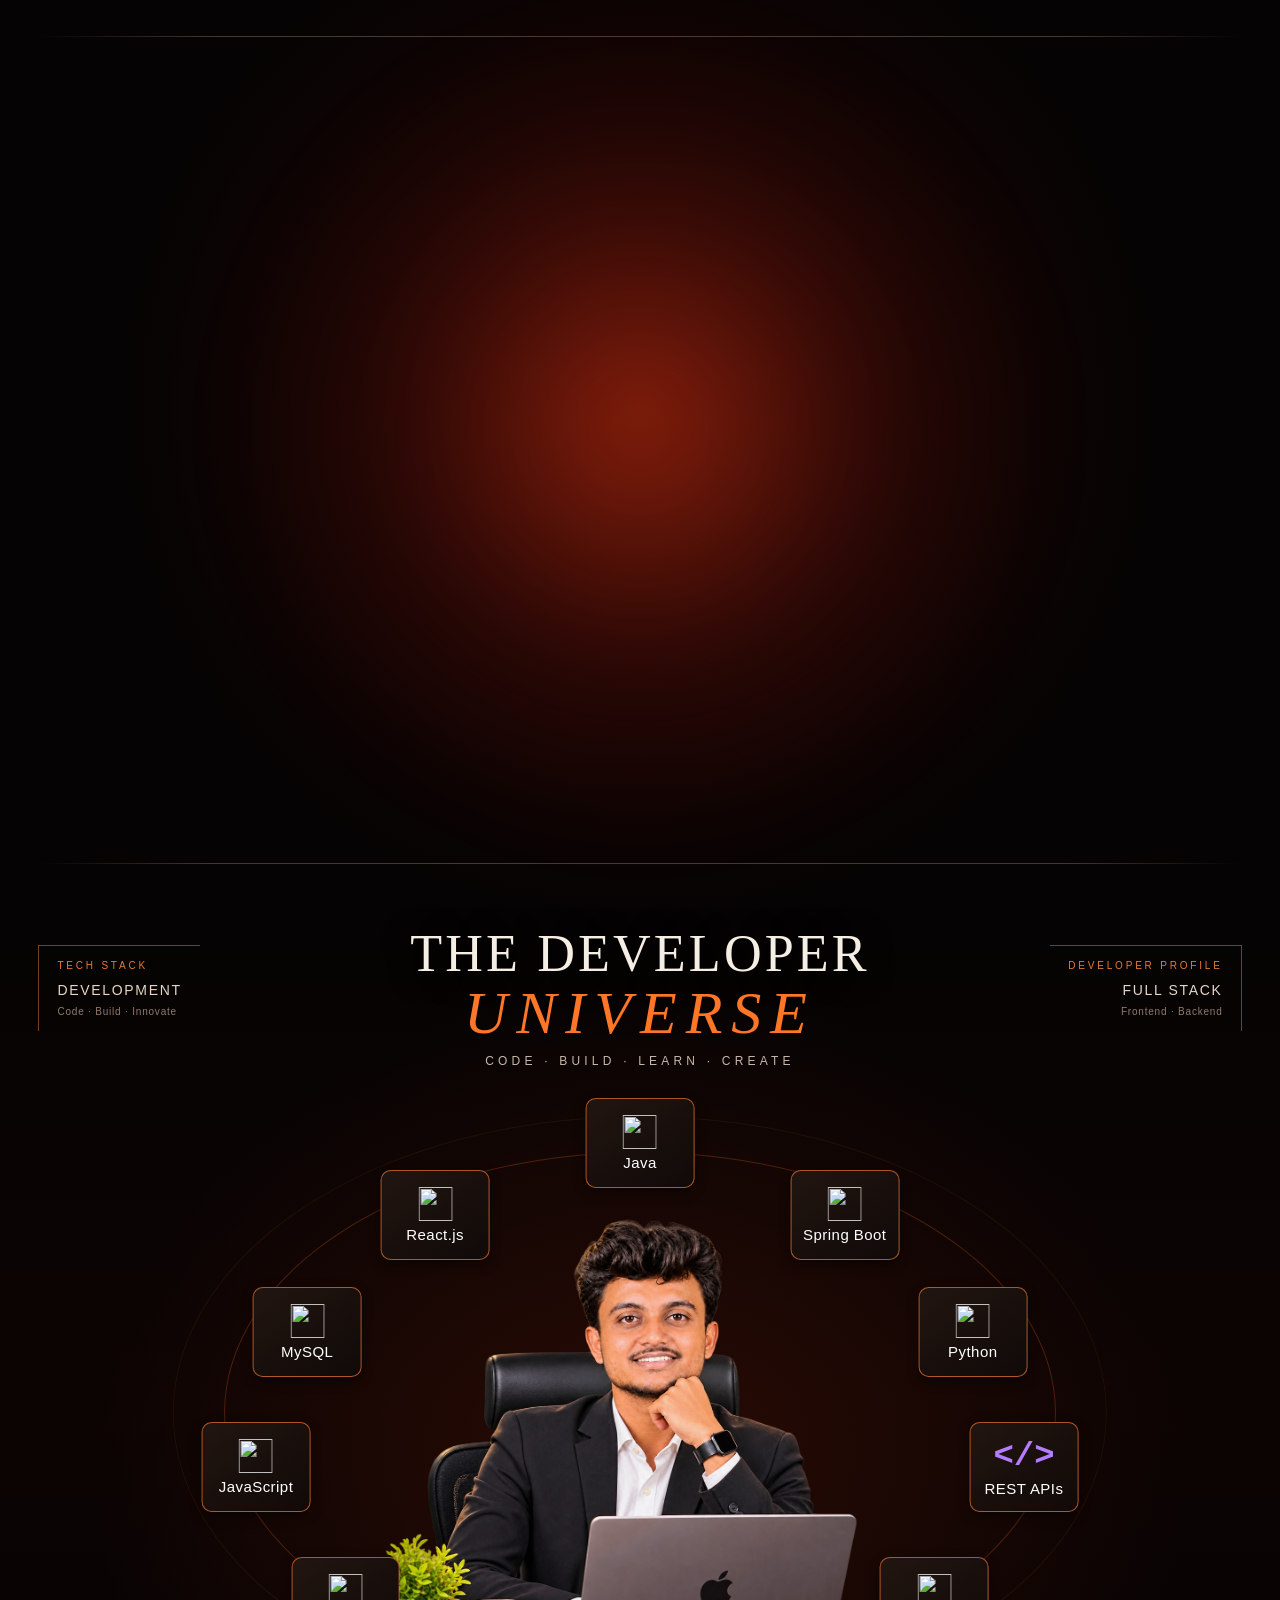
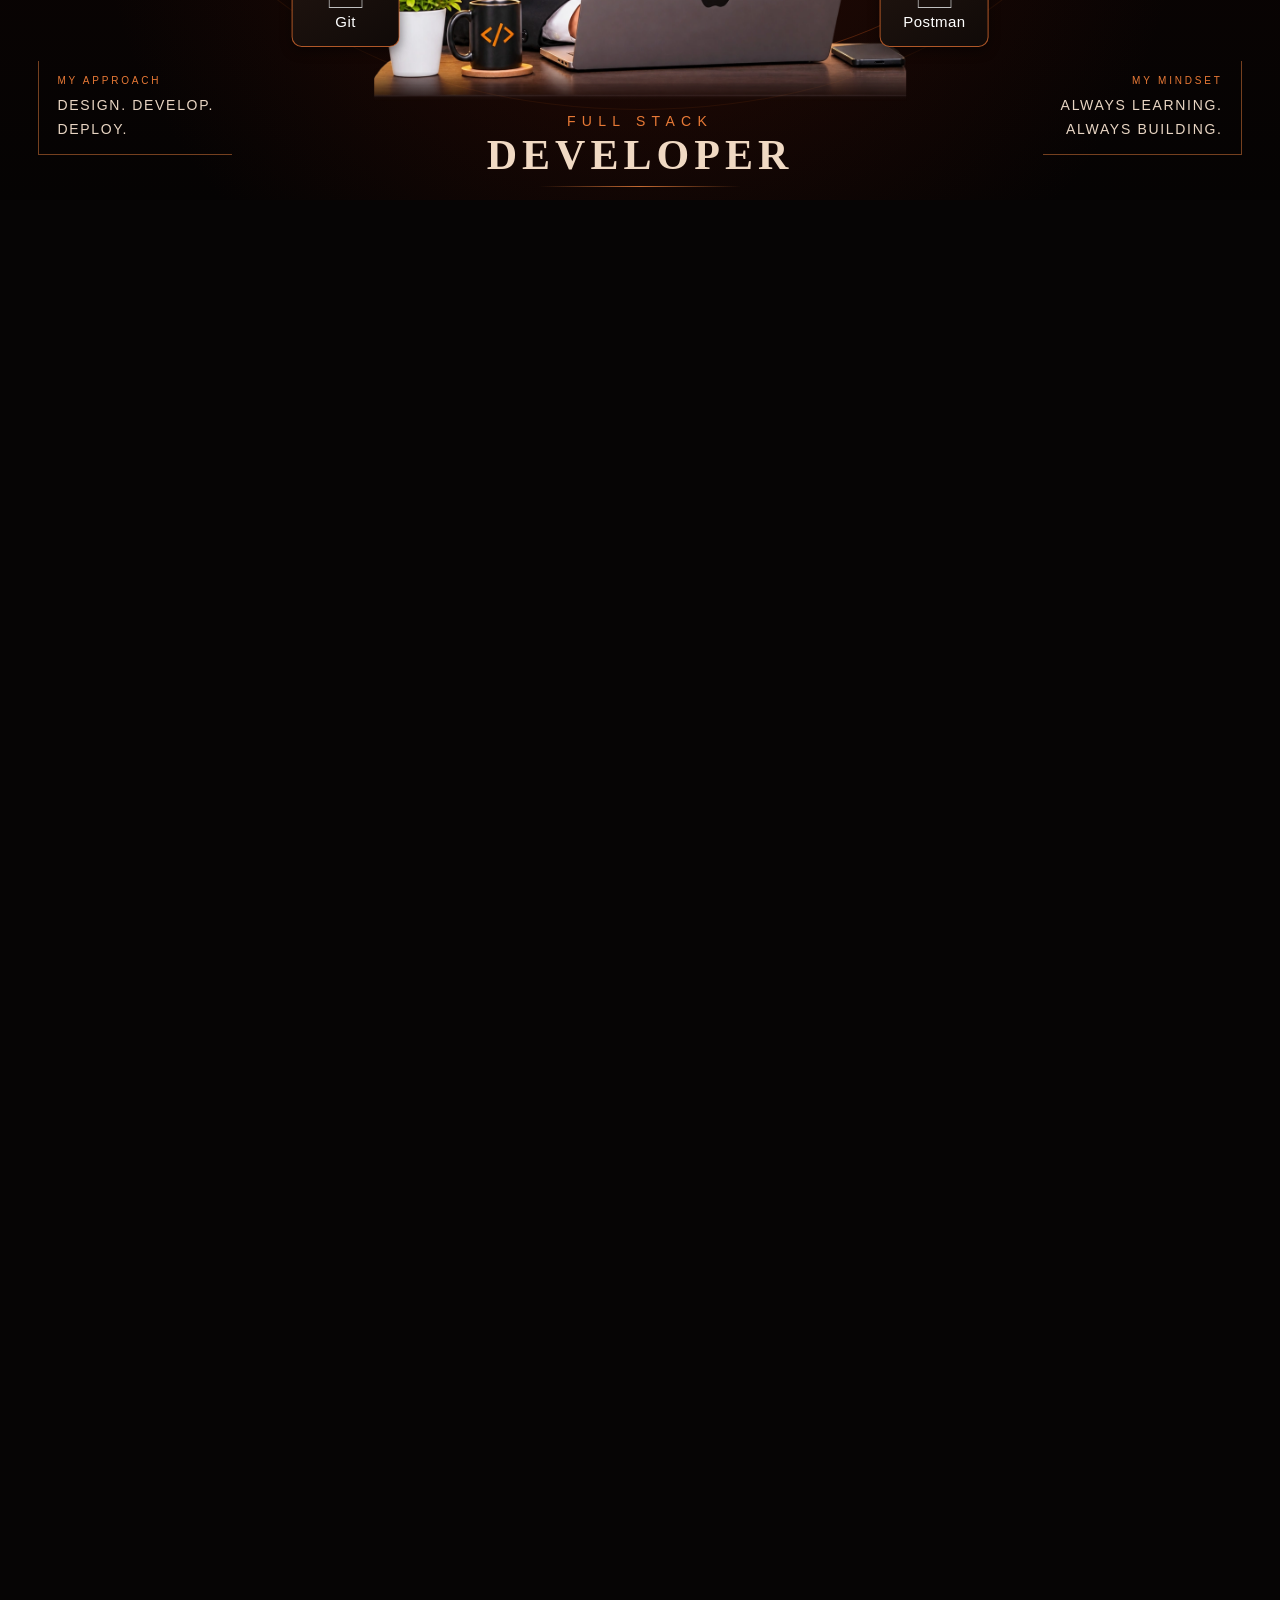
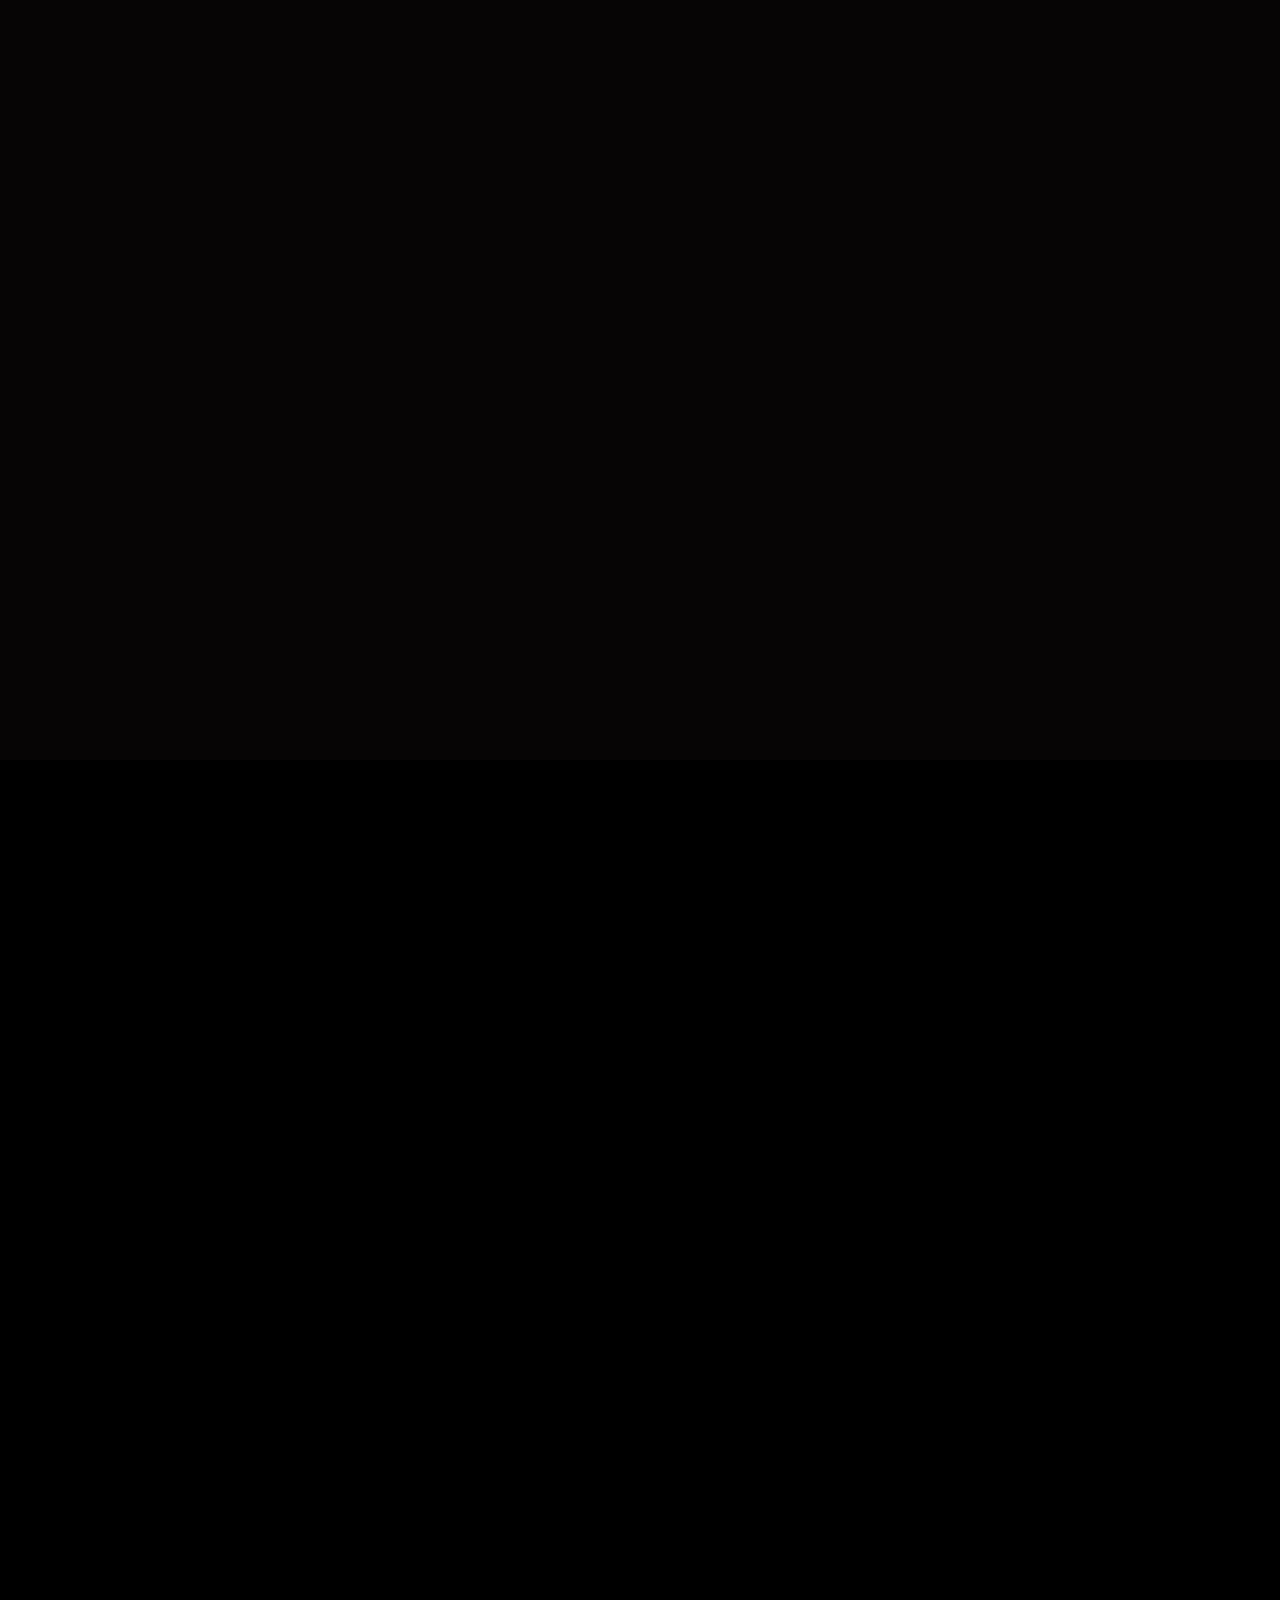
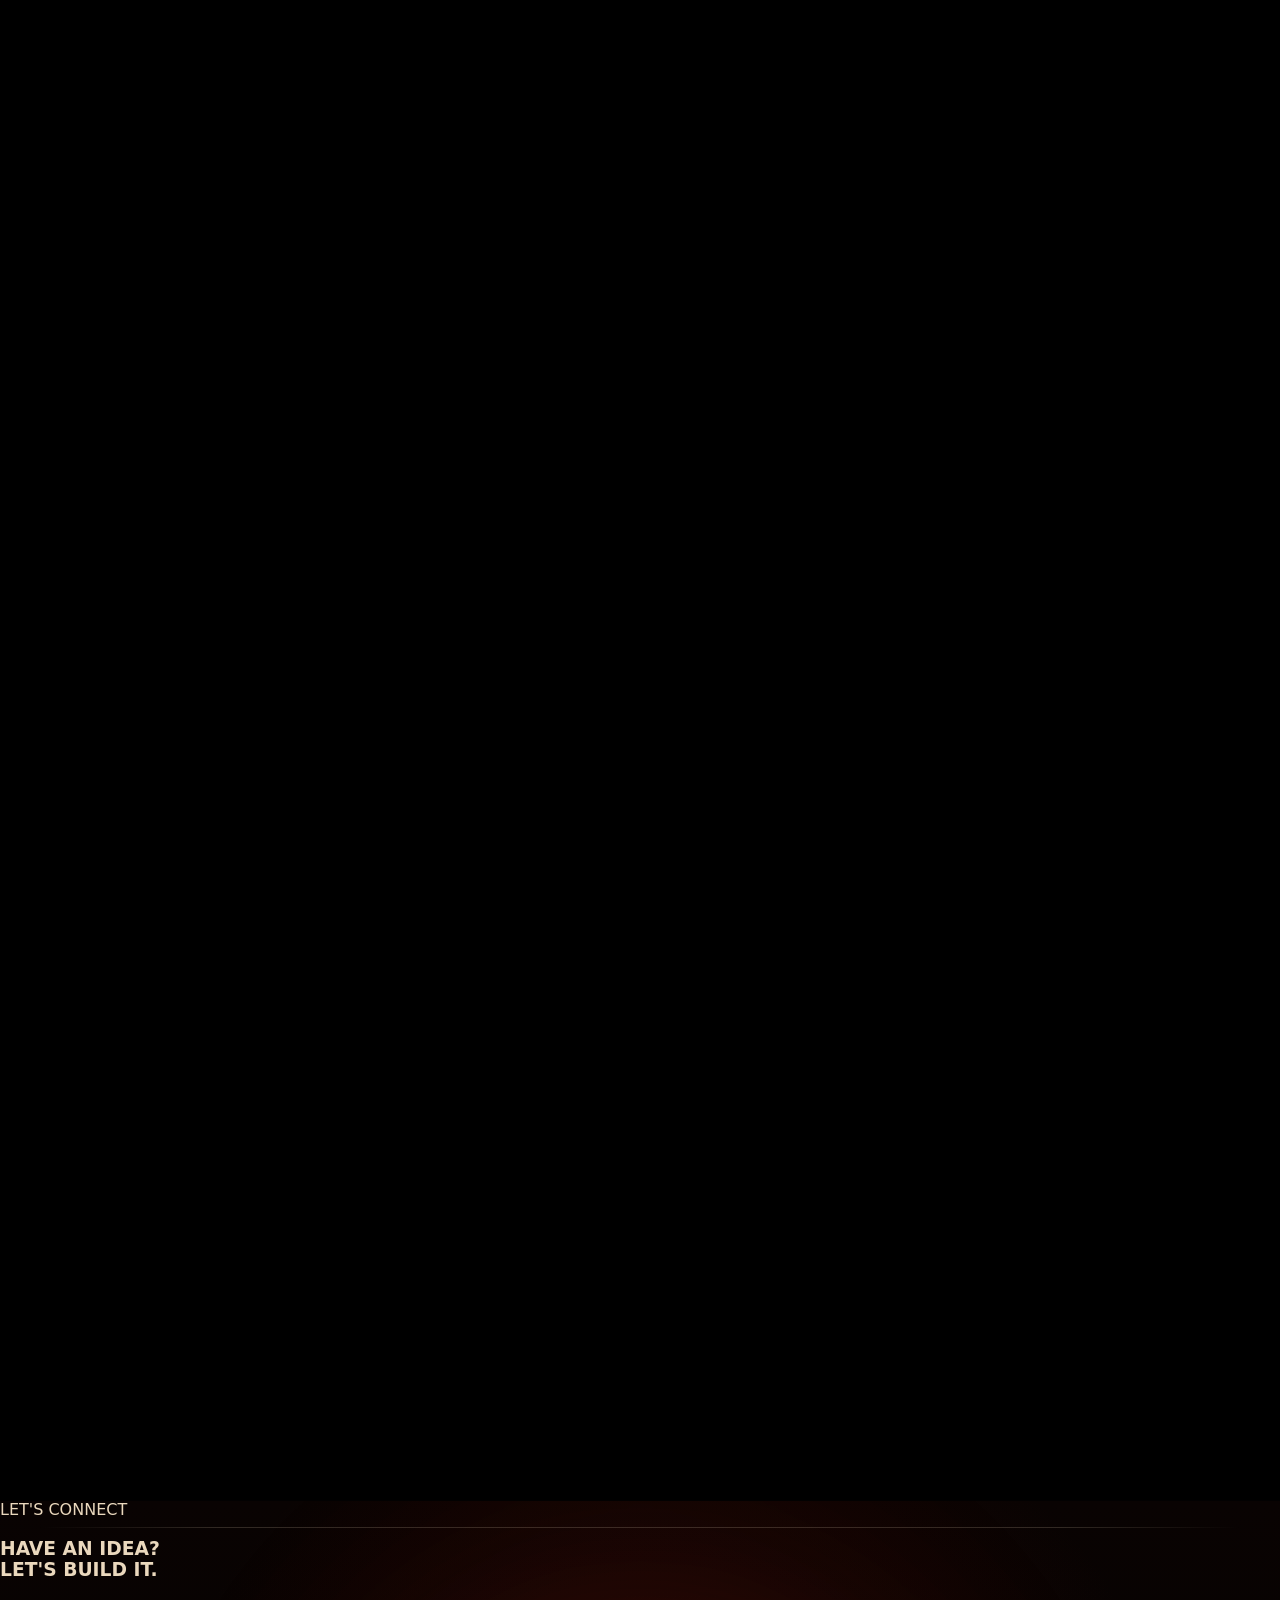
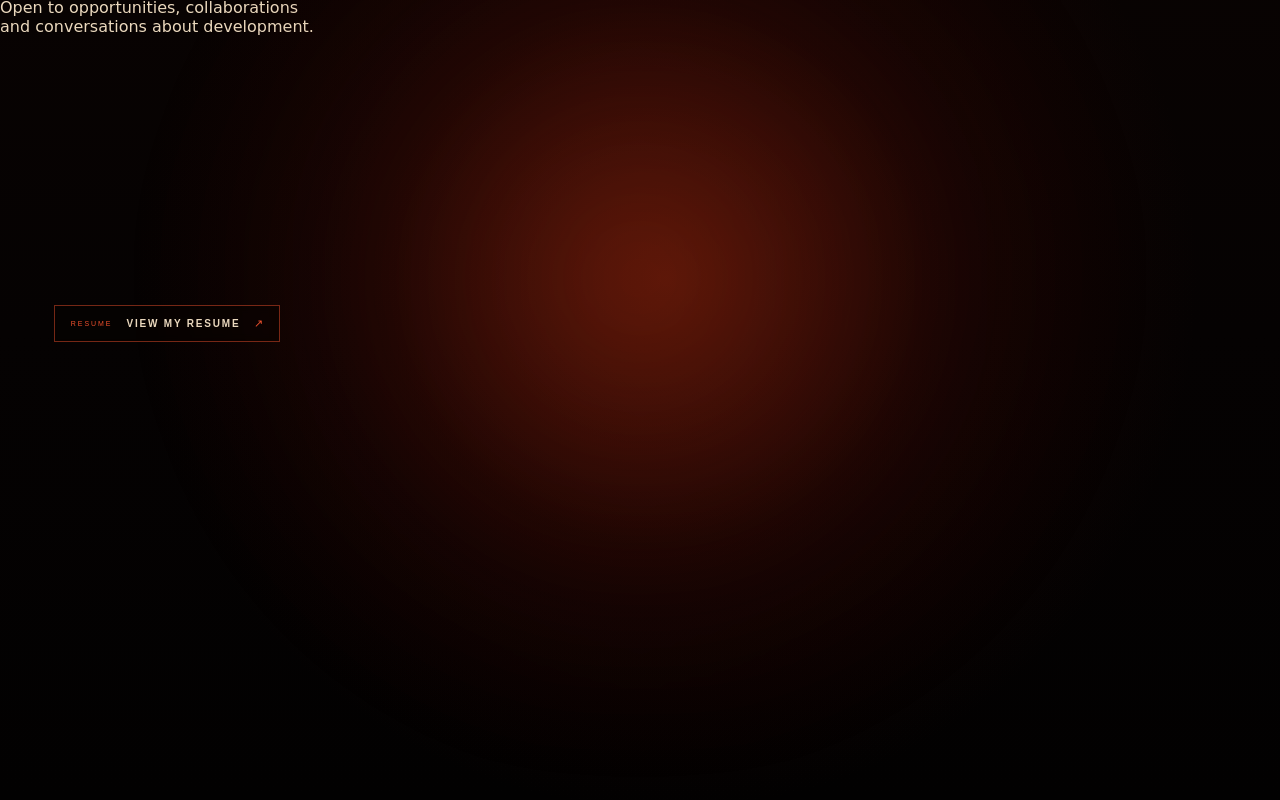
==== commit 7d729eaa: "Redesign Scene 2 with cinematic developer universe and responsive layouts" ====
--- a/index.html
+++ b/index.html
@@ -1,446 +1,557 @@
 <!doctype html>
 <html lang="en" class="is-booting">
-<head>
-<meta charset="utf-8">
-<meta name="viewport" content="width=device-width, initial-scale=1, viewport-fit=cover">
-<title>Mayur Tambat — Java Full Stack Developer</title>
-<meta name="description" content="Portfolio of Mayur Tambat — Java Full Stack Developer specializing in Java, Spring Boot, React.js, MySQL, and full-stack web development.">
-<meta name="keywords" content="Mayur Tambat, Java Full Stack Developer, Java Developer, Spring Boot Developer, React Developer, MySQL, REST API, Full Stack Developer Portfolio">
-<meta name="author" content="Mayur Tambat">
-<meta name="robots" content="index, follow">
-<meta name="theme-color" content="#000000">
-<!-- Open Graph / Social Sharing -->
-<meta property="og:type" content="website">
-<meta property="og:title" content="Mayur Tambat — Java Full Stack Developer">
-<meta property="og:description" content="Portfolio of Mayur Tambat — Java Full Stack Developer specializing in Java, Spring Boot, React.js, MySQL, and full-stack web development.">
-<meta property="og:site_name" content="Mayur Tambat Portfolio">
-<!-- Twitter / X Social Sharing -->
-<meta name="twitter:card" content="summary_large_image">
-<meta name="twitter:title" content="Mayur Tambat — Java Full Stack Developer">
-<meta name="twitter:description" content="Portfolio of Mayur Tambat — Java Full Stack Developer specializing in Java, Spring Boot, React.js, MySQL, and full-stack web development.">
-<link rel="icon" type="image/png" href="public/icons/favicon.png">
-
-<link rel="preload" href="public/fonts/anton-400.woff2" as="font" type="font/woff2" crossorigin>
-<link rel="preload" href="public/fonts/oswald-500.woff2" as="font" type="font/woff2" crossorigin>
-<link rel="preload" href="public/fonts/oswald-700.woff2" as="font" type="font/woff2" crossorigin>
-<link rel="stylesheet" href="src/styles/app.css">
-<link rel="stylesheet" href="src/styles/universe.css">
-<link rel="stylesheet" href="src/styles/chrono.css">
-<link rel="stylesheet" href="src/styles/projects.css">
-<link rel="stylesheet" href="src/styles/finale.css">
-<script type="application/ld+json">
-{
-  "@context": "https://schema.org",
-  "@type": "Person",
-  "name": "Mayur Tambat",
-  "jobTitle": "Java Full Stack Developer",
-  "email": "mailto:mayurtambat01@gmail.com",
-  "sameAs": [
-    "https://www.linkedin.com/in/mayurtambat01/",
-    "https://github.com/mayurtambat01",
-    "https://www.instagram.com/mayur_tambat_01/"
-  ],
-  "knowsAbout": [
-    "Java",
-    "Spring Boot",
-    "React.js",
-    "JavaScript",
-    "MySQL",
-    "Spring Data JPA",
-    "Hibernate",
-    "REST APIs",
-    "HTML",
-    "CSS",
-    "Git",
-    "Postman"
-  ]
-}
-</script>
-</head>
-<body>
-
-<!-- the real heading, for search engines and screen readers; the visible
+  <head>
+    <meta charset="utf-8" />
+    <meta
+      name="viewport"
+      content="width=device-width, initial-scale=1, viewport-fit=cover"
+    />
+    <title>Mayur Tambat — Java Full Stack Developer</title>
+    <meta
+      name="description"
+      content="Portfolio of Mayur Tambat — Java Full Stack Developer specializing in Java, Spring Boot, React.js, MySQL, and full-stack web development."
+    />
+    <meta
+      name="keywords"
+      content="Mayur Tambat, Java Full Stack Developer, Java Developer, Spring Boot Developer, React Developer, MySQL, REST API, Full Stack Developer Portfolio"
+    />
+    <meta name="author" content="Mayur Tambat" />
+    <meta name="robots" content="index, follow" />
+    <meta name="theme-color" content="#000000" />
+    <link rel="canonical" href="https://mayurtambat.vercel.app/" />
+    <!-- Open Graph / Social Sharing -->
+    <meta property="og:type" content="website" />
+    <meta property="og:url" content="https://mayurtambat.vercel.app/" />
+    <meta
+      property="og:title"
+      content="Mayur Tambat — Java Full Stack Developer"
+    />
+    <meta
+      property="og:description"
+      content="Portfolio of Mayur Tambat — Java Full Stack Developer specializing in Java, Spring Boot, React.js, MySQL, and full-stack web development."
+    />
+    <meta property="og:site_name" content="Mayur Tambat Portfolio" />
+    <meta
+      property="og:image"
+      content="https://mayurtambat.vercel.app/public/images/social-preview.png"
+    />
+    <meta
+      property="og:image:alt"
+      content="Mayur Tambat — Java Full Stack Developer Portfolio"
+    />
+    <!-- Twitter / X Social Sharing -->
+    <meta name="twitter:card" content="summary_large_image" />
+    <meta
+      name="twitter:title"
+      content="Mayur Tambat — Java Full Stack Developer"
+    />
+    <meta
+      name="twitter:description"
+      content="Portfolio of Mayur Tambat — Java Full Stack Developer specializing in Java, Spring Boot, React.js, MySQL, and full-stack web development."
+    />
+    <meta
+      name="twitter:image"
+      content="https://mayurtambat.vercel.app/public/images/social-preview.png"
+    />
+    <meta
+      name="twitter:image:alt"
+      content="Mayur Tambat — Java Full Stack Developer Portfolio"
+    />
+    <link rel="icon" type="image/png" href="public/icons/favicon.png" />
+
+    <link
+      rel="preload"
+      href="public/fonts/anton-400.woff2"
+      as="font"
+      type="font/woff2"
+      crossorigin
+    />
+    <link
+      rel="preload"
+      href="public/fonts/oswald-500.woff2"
+      as="font"
+      type="font/woff2"
+      crossorigin
+    />
+    <link
+      rel="preload"
+      href="public/fonts/oswald-700.woff2"
+      as="font"
+      type="font/woff2"
+      crossorigin
+    />
+    <link rel="stylesheet" href="src/styles/app.css" />
+    <link rel="stylesheet" href="src/styles/universe.css" />
+    <link rel="stylesheet" href="src/styles/chrono.css" />
+    <link rel="stylesheet" href="src/styles/projects.css" />
+    <link rel="stylesheet" href="src/styles/finale.css" />
+    <script type="application/ld+json">
+      {
+        "@context": "https://schema.org",
+        "@type": "Person",
+        "name": "Mayur Tambat",
+        "url": "https://mayurtambat.vercel.app/",
+        "jobTitle": "Java Full Stack Developer",
+        "email": "mailto:mayurtambat01@gmail.com",
+        "sameAs": [
+          "https://www.linkedin.com/in/mayurtambat01/",
+          "https://github.com/mayurtambat01",
+          "https://www.instagram.com/mayur_tambat_01/"
+        ],
+        "knowsAbout": [
+          "Java",
+          "Spring Boot",
+          "React.js",
+          "JavaScript",
+          "MySQL",
+          "Spring Data JPA",
+          "Hibernate",
+          "REST APIs",
+          "HTML",
+          "CSS",
+          "Git",
+          "Postman"
+        ]
+      }
+    </script>
+  </head>
+  <body>
+    <!-- the real heading, for search engines and screen readers; the visible
      wordmark is drawn on the canvas so video can be clipped inside its letters -->
-<h1 class="sr-only">Mayur Tambat — Java Full Stack Developer. Welcome to my portfolio.</h1>
-
-<!-- =========================================================
+    <h1 class="sr-only">
+      Mayur Tambat — Java Full Stack Developer. Welcome to my portfolio.
+    </h1>
+
+    <!-- =========================================================
      NEW SCENE 1 — MAYUR HERO
 ========================================================= -->
 
-<section class="mayur-home" id="mayurHome" aria-label="Mayur Tambat Portfolio">
-
-    <!-- =========================================================
+    <section
+      class="mayur-home"
+      id="mayurHome"
+      aria-label="Mayur Tambat Portfolio"
+    >
+      <!-- =========================================================
      NEW MAYUR CINEMATIC HERO
      Later this Scene 5 will become Scene 1
 ========================================================= -->
-<div class="mayur-hero5" id="mayurHero">
-
-    <!-- Top identity -->
-    <div class="mayur-hero5__identity">
-      <strong>MAYUR TAMBAT</strong>
-
-      <span class="mayur-hero5__identity-line"></span>
-
-      <span>
-        JAVA FULL STACK<br>
-        DEVELOPER
-      </span>
-    </div>
-
-    <div class="mayur-hero5__index" aria-hidden="true">
-      PORTFOLIO — 2026
-    </div>
-
-    <!-- Background glow -->
-    <div class="mayur-hero5__glow" aria-hidden="true"></div>
-
-    <!-- Giant background name -->
-    <div class="mayur-hero5__name" aria-hidden="true">
-      MAYUR
-    </div>
-
-    <!-- Main professional image -->
-    <div class="mayur-hero5__person">
-      <img
-        src="public/fin/mayur-laptop.webp"
-        alt="Mayur Tambat — Java Full Stack Developer"
-        draggable="false"
-        loading="eager"
-        fetchpriority="high"
-        decoding="async"
-      >
-    </div>
-
-    <!-- Left text -->
-    <div class="mayur-hero5__intro">
-      <span>A</span>
-      <strong>JAVA FULL STACK</strong>
-      <span>DEVELOPER</span>
-    </div>
-
-    <!-- Right skills -->
-    <div class="mayur-hero5__skills">
-      <span>JAVA</span>
-      <span>SPRING BOOT</span>
-      <span>REACT.JS</span>
-      <span>MYSQL</span>
-      <strong>FULL STACK</strong>
-    </div>
-
-    <!-- Bottom-right text -->
-    <div class="mayur-hero5__build">
-      <span>BUILD</span>
-      <span>LEARN</span>
-      <span>CREATE</span>
-      <span>GROW</span>
-    </div>
-
-  </div>
-
-</section>
-
-<main class="flow">
-
-  <!-- ==================================================================== -->
-  <!-- The creative-universe film itself, played as supplied. All labels and
+      <div class="mayur-hero5" id="mayurHero">
+        <!-- Top identity -->
+        <div class="mayur-hero5__identity">
+          <strong>MAYUR TAMBAT</strong>
+
+          <span class="mayur-hero5__identity-line"></span>
+
+          <span>
+            FULL STACK<br />
+            DEVELOPER
+          </span>
+        </div>
+
+        <div class="mayur-hero5__index" aria-hidden="true">
+          PORTFOLIO — 2026
+        </div>
+
+        <!-- Background glow -->
+        <div class="mayur-hero5__glow" aria-hidden="true"></div>
+
+        <!-- Giant background name -->
+        <div class="mayur-hero5__name" aria-hidden="true">MAYUR</div>
+
+        <!-- Main professional image -->
+        <div class="mayur-hero5__person">
+          <img
+            src="public/fin/mayur-laptop.webp"
+            alt="Mayur Tambat — Java Full Stack Developer"
+            draggable="false"
+            loading="eager"
+            fetchpriority="high"
+            decoding="async"
+          />
+        </div>
+
+        <!-- Left text -->
+        <div class="mayur-hero5__intro">
+          <span>A</span>
+          <strong>FULL STACK</strong>
+          <span>DEVELOPER</span>
+        </div>
+
+        <!-- Right skills -->
+        <div class="mayur-hero5__skills">
+          <span>JAVA</span>
+          <span>PYTHON</span>
+          <span>SPRING BOOT</span>
+          <span>REACT.JS</span>
+          <span>MYSQL</span>
+          <strong>FULL STACK</strong>
+        </div>
+
+        <!-- Bottom-right text -->
+        <div class="mayur-hero5__build">
+          <span>BUILD</span>
+          <span>LEARN</span>
+          <span>CREATE</span>
+          <span>GROW</span>
+        </div>
+      </div>
+    </section>
+
+    <main class="flow">
+      <!-- ==================================================================== -->
+      <!-- The creative-universe film itself, played as supplied. All labels and
        cards are part of the footage; the DOM adds only what a screen reader
        needs and a veil that breathes over the loop seam. -->
-  <section class="universe" id="universe" aria-labelledby="uniTitle">
-    <header class="universe__title" id="uniTitle">
-    <p class="universe__over">Scene 02</p>
-    <h2 class="universe__name">The Developer<br>Universe</h2>
-    <p class="universe__sub">Code · Build · Learn · Create</p>
-  </header>
-    <ul class="sr-only">
-      <li>Java</li>
-      <li>Spring Boot</li>
-      <li>React.js</li>
-      <li>JavaScript</li>
-      <li>MySQL</li>
-      <li>HTML</li>
-      <li>CSS</li>
-      <li>Spring Data JPA</li>
-      <li>Hibernate</li>
-      <li>REST APIs</li>
-      <li>Git</li>
-      <li>Postman</li>
-    </ul>
-
-    <div class="dev-universe" aria-hidden="true">
-
-      <div class="dev-glow dev-glow--one"></div>
-      <div class="dev-glow dev-glow--two"></div>
-
-      <div class="dev-orbit dev-orbit--one"></div>
-      <div class="dev-orbit dev-orbit--two"></div>
-
-      <div class="dev-core">
-        <span>FULL STACK</span>
-        <strong>DEVELOPER</strong>
-      </div>
-
-      <div class="tech-card tech-card--java">
-        <strong>JAVA</strong>
-        <span>Backend</span>
-      </div>
-
-      <div class="tech-card tech-card--spring">
-        <strong>SPRING BOOT</strong>
-        <span>Framework</span>
-      </div>
-
-      <div class="tech-card tech-card--react">
-        <strong>REACT.JS</strong>
-        <span>Frontend</span>
-      </div>
-
-      <div class="tech-card tech-card--mysql">
-        <strong>MYSQL</strong>
-        <span>Database</span>
-      </div>
-
-      <div class="tech-card tech-card--js">
-        <strong>JAVASCRIPT</strong>
-        <span>Web</span>
-      </div>
-
-      <div class="tech-card tech-card--api">
-        <strong>REST API</strong>
-        <span>Integration</span>
-      </div>
-
-      <div class="tech-card tech-card--git">
-        <strong>GIT</strong>
-        <span>Version Control</span>
-      </div>
-
-      <div class="tech-card tech-card--postman">
-        <strong>POSTMAN</strong>
-        <span>API Testing</span>
-      </div>
-
-    </div>
-
-    <div class="universe__veil" id="uniVeil" aria-hidden="true"></div>
-
-  </section>
-
-  <!-- ==================================================================== -->
-  <section class="chrono" id="chrono" aria-labelledby="chronoTitle">
-    <div class="chrono__pin">
-      <canvas id="chronoStage" aria-hidden="true"></canvas>
-
-      <h2 class="chrono__title" id="chronoTitle">
-        <span>My</span><span>Developer</span><span>Journey</span>
-      </h2>
-      <p class="chrono__rail" aria-hidden="true">
-        <i></i>
-        <span>Java</span><span>Full Stack</span><span>Projects</span>
-        <span>Learning</span><span>Growth</span>
-        <i></i>
-      </p>
-
-      <p class="chrono__hint" aria-hidden="true">
-        Explore<br>my developer<br>journey<i></i>
-      </p>
-      <p class="chrono__note chrono__note--bl" aria-hidden="true">
-        Always<br>learning<br>always<br>building
-      </p>
-      <p class="chrono__note chrono__note--br" aria-hidden="true">
-        Ready<br>to build<br>what's<br>next<i></i>
-      </p>
-
-      <div class="chrono__deck" id="chronoDeck"></div>
-
-      <!-- the figure's own layer, stacked over the deck: he stands in front
+
+      <section class="universe" id="universe" aria-labelledby="uniTitle">
+        <!-- Scene heading -->
+        <header class="universe__title" id="uniTitle">
+          <h2 class="universe__name">
+            The Developer
+            <span>Universe</span>
+          </h2>
+
+          <p class="universe__sub">Code · Build · Learn · Create</p>
+        </header>
+
+        <div class="dev-universe">
+          <!-- Desktop cinematic corner details -->
+          <div class="dev-corners" hidden>
+            <!-- Top Left -->
+            <div class="dev-corner dev-corner--tl">
+              <span>TECH STACK</span>
+              <strong>DEVELOPMENT</strong>
+              <small>Code · Build · Innovate</small>
+            </div>
+
+            <!-- Top Right -->
+            <div class="dev-corner dev-corner--tr">
+              <span>DEVELOPER PROFILE</span>
+              <strong>FULL STACK</strong>
+              <small>Frontend · Backend</small>
+            </div>
+
+            <!-- Bottom Left -->
+            <div class="dev-corner dev-corner--bl">
+              <span>MY APPROACH</span>
+              <strong>DESIGN. DEVELOP.</strong>
+              <strong>DEPLOY.</strong>
+            </div>
+
+            <!-- Bottom Right -->
+            <div class="dev-corner dev-corner--br">
+              <span>MY MINDSET</span>
+              <strong>ALWAYS LEARNING.</strong>
+              <strong>ALWAYS BUILDING.</strong>
+            </div>
+          </div>
+          <!-- Cinematic environment -->
+          <div class="dev-stars" aria-hidden="true"></div>
+          <div class="dev-planet" aria-hidden="true"></div>
+          <div class="dev-orbit dev-orbit--one" aria-hidden="true"></div>
+          <div class="dev-orbit dev-orbit--two" aria-hidden="true"></div>
+          <div class="dev-floor" aria-hidden="true"></div>
+
+          <!-- Developer portrait -->
+          <div class="dev-portrait">
+            <img
+              src="public/fin/mayur-developer-cutout.webp"
+              alt="Mayur Tambat — Full Stack Developer"
+              width="1200"
+              height="1097"
+              loading="lazy"
+              decoding="async"
+              draggable="false"
+            />
+          </div>
+
+          <!-- Technology cards -->
+
+          <div class="tech-card tech-card--java">
+            <img
+              src="https://cdn.jsdelivr.net/gh/devicons/devicon@latest/icons/java/java-original.svg"
+              alt=""
+            />
+            <strong>Java</strong>
+          </div>
+
+          <div class="tech-card tech-card--spring">
+            <img
+              src="https://cdn.jsdelivr.net/gh/devicons/devicon@latest/icons/spring/spring-original.svg"
+              alt=""
+            />
+            <strong>Spring Boot</strong>
+          </div>
+
+          <div class="tech-card tech-card--react">
+            <img
+              src="https://cdn.jsdelivr.net/gh/devicons/devicon@latest/icons/react/react-original.svg"
+              alt=""
+            />
+            <strong>React.js</strong>
+          </div>
+
+          <div class="tech-card tech-card--mysql">
+            <img
+              src="https://cdn.jsdelivr.net/gh/devicons/devicon@latest/icons/mysql/mysql-original.svg"
+              alt=""
+            />
+            <strong>MySQL</strong>
+          </div>
+
+          <div class="tech-card tech-card--python">
+            <img
+              src="https://cdn.jsdelivr.net/gh/devicons/devicon@latest/icons/python/python-original.svg"
+              alt=""
+            />
+            <strong>Python</strong>
+          </div>
+
+          <div class="tech-card tech-card--js">
+            <img
+              src="https://cdn.jsdelivr.net/gh/devicons/devicon@latest/icons/javascript/javascript-original.svg"
+              alt=""
+            />
+            <strong>JavaScript</strong>
+          </div>
+
+          <div class="tech-card tech-card--api">
+            <span class="tech-api-icon">&lt;/&gt;</span>
+            <strong>REST APIs</strong>
+          </div>
+
+          <div class="tech-card tech-card--git">
+            <img
+              src="https://cdn.jsdelivr.net/gh/devicons/devicon@latest/icons/git/git-original.svg"
+              alt=""
+            />
+            <strong>Git</strong>
+          </div>
+
+          <div class="tech-card tech-card--postman">
+            <img
+              src="https://cdn.jsdelivr.net/gh/devicons/devicon@latest/icons/postman/postman-original.svg"
+              alt=""
+            />
+            <strong>Postman</strong>
+          </div>
+
+          <!-- Bottom cinematic banner -->
+          <div class="dev-banner">
+            <span>FULL STACK</span>
+            <strong>DEVELOPER</strong>
+          </div>
+        </div>
+      </section>
+
+      <!-- ==================================================================== -->
+      <section class="chrono" id="chrono" aria-labelledby="chronoTitle">
+        <div class="chrono__pin">
+          <canvas id="chronoStage" aria-hidden="true"></canvas>
+
+          <h2 class="chrono__title" id="chronoTitle">
+            <span>My</span><span>Developer</span><span>Journey</span>
+          </h2>
+          <p class="chrono__rail" aria-hidden="true">
+            <i></i>
+            <span>Java</span><span>Full Stack</span><span>Projects</span>
+            <span>Learning</span><span>Growth</span>
+            <i></i>
+          </p>
+
+          <p class="chrono__hint" aria-hidden="true">
+            Explore<br />my developer<br />journey<i></i>
+          </p>
+          <p class="chrono__note chrono__note--bl" aria-hidden="true">
+            Always<br />learning<br />always<br />building
+          </p>
+          <p class="chrono__note chrono__note--br" aria-hidden="true">
+            Ready<br />to build<br />what's<br />next<i></i>
+          </p>
+
+          <div class="chrono__deck" id="chronoDeck"></div>
+
+          <!-- the figure's own layer, stacked over the deck: he stands in front
            of the timeline, looking at his journey -->
-      <canvas id="chronoFront" aria-hidden="true"></canvas>
-    </div>
-  </section>
-
-  <!-- ==================================================================== -->
-  <section class="gallery" id="gallery" aria-labelledby="galleryTitle">
-    <div class="gallery__pin">
-      <canvas id="galleryStage" aria-hidden="true"></canvas>
-
-      <div class="gallery__world">
-        <div class="gallery__deck" id="galleryDeck"></div>
-        <img class="gallery__person" id="galleryPerson"
-             src="public/projects/person.png" 
-             alt="" 
-             draggable="false"
-             loading="lazy"
-             decoding="async">
-      </div>
-
-      <h2 class="g-label g-label--projects" id="galleryTitle">Projects</h2>
-      <p class="g-label g-label--ideas" aria-hidden="true">
-        Java<br>Spring Boot<br>React.js<br><b>Full Stack</b>
-      </p>
-      <p class="g-label g-label--scroll" aria-hidden="true">
-        Scroll<br>Explore<br>Projects
-      </p>
-      <p class="g-label g-label--real" aria-hidden="true">
-        Real<br>Projects<br>Real<br>Solutions
-      </p>
-      <p class="g-label g-label--tomorrow" aria-hidden="true">
-        Building<br>Ideas Into<br>Applications
-      </p>
-      <span class="g-label g-label--num" id="galleryNum" aria-hidden="true">01</span>
-    </div>
-  </section>
-
-</main>
-
-<!-- =========================================================
+          <canvas id="chronoFront" aria-hidden="true"></canvas>
+        </div>
+      </section>
+
+      <!-- ==================================================================== -->
+      <section class="gallery" id="gallery" aria-labelledby="galleryTitle">
+        <div class="gallery__pin">
+          <canvas id="galleryStage" aria-hidden="true"></canvas>
+
+          <div class="gallery__world">
+            <div class="gallery__deck" id="galleryDeck"></div>
+            <img
+              class="gallery__person"
+              id="galleryPerson"
+              src="public/projects/person.png"
+              alt=""
+              draggable="false"
+              loading="lazy"
+              decoding="async"
+            />
+          </div>
+
+          <h2 class="g-label g-label--projects" id="galleryTitle">Projects</h2>
+          <p class="g-label g-label--ideas" aria-hidden="true">
+            Java<br />Spring Boot<br />React.js<br /><b>Full Stack</b>
+          </p>
+          <p class="g-label g-label--scroll" aria-hidden="true">
+            Scroll<br />Explore<br />Projects
+          </p>
+          <p class="g-label g-label--real" aria-hidden="true">
+            Real<br />Projects<br />Real<br />Solutions
+          </p>
+          <p class="g-label g-label--tomorrow" aria-hidden="true">
+            Building<br />Ideas Into<br />Applications
+          </p>
+          <span class="g-label g-label--num" id="galleryNum" aria-hidden="true"
+            >01</span
+          >
+        </div>
+      </section>
+    </main>
+
+    <!-- =========================================================
      SCENE 5 — CONNECT
 ========================================================= -->
 
-<footer class="fin" id="fin">
-
-  <section
-    class="connect5"
-    id="connect5"
-    aria-label="Connect with Mayur Tambat"
-  >
-
-    <!-- Background cinematic glow -->
-    <div class="connect5__glow" aria-hidden="true"></div>
-
-    <!-- Top identity -->
-    <div class="connect5__top">
-      <span>05</span>
-      <span class="connect5__top-line"></span>
-      <span>CONNECT</span>
-    </div>
-
-    <!-- Main heading -->
-    <div class="connect5__heading">
-      <p>JAVA FULL STACK DEVELOPER</p>
-
-      <h2>
-        LET'S BUILD<br>
-        SOMETHING <span>GREAT.</span>
-      </h2>
-    </div>
-
-    <!-- Main cinematic Scene 5 artwork -->
-    <div class="connect5__artwork" aria-hidden="true">
-      <img
-        src="public/fin/scene5-connect.webp"
-        alt=""
-        draggable="false"
-        loading="lazy"
-        decoding="async"
+    <footer class="fin" id="fin">
+      <section
+        class="connect5"
+        id="connect5"
+        aria-label="Connect with Mayur Tambat"
       >
-    </div>
-
-
-    <!-- Mobile-only contact introduction -->
-    <div class="connect5__mobile-intro">
-
-      <span>LET'S CONNECT</span>
-
-      <h3>
-        HAVE AN IDEA?<br>
-        LET'S BUILD IT.
-      </h3>
-
-      <p>
-        Open to opportunities, collaborations<br>
-        and conversations about development.
-      </p>
-
-      <div class="connect5__mobile-line"></div>
-
-    </div>
-
-
-    <a class="connect5__resume"
-      href="public/resume/mayur-tambat-resume.pdf"
-      target="_blank"
-      rel="noopener noreferrer"
-      aria-label="View Mayur Tambat resume">
-      <span>RESUME</span>
-      <strong>VIEW MY RESUME</strong>
-      <i aria-hidden="true">↗</i>
-    </a>
-
-    <!-- Social / contact links -->
-    <nav class="connect5__socials" aria-label="Mayur Tambat social links">
-
-      <a
-        href="https://www.linkedin.com/in/mayurtambat01/"
-        target="_blank"
-        rel="noopener noreferrer"
-      >
-        <span>01</span>
-        <strong>LINKEDIN</strong>
-        <small>Connect professionally</small>
-        <i aria-hidden="true">↗</i>
-      </a>
-
-      <a
-        href="https://github.com/mayurtambat01"
-        target="_blank"
-        rel="noopener noreferrer"
-      >
-        <span>02</span>
-        <strong>GITHUB</strong>
-        <small>Explore my code</small>
-        <i aria-hidden="true">↗</i>
-      </a>
-
-      <a
-        href="https://www.instagram.com/mayur_tambat_01/"
-        target="_blank"
-        rel="noopener noreferrer"
-      >
-        <span>03</span>
-        <strong>INSTAGRAM</strong>
-        <small>Follow my journey</small>
-        <i aria-hidden="true">↗</i>
-      </a>
-
-      <a href="https://mail.google.com/mail/?view=cm&fs=1&to=mayurtambat01@gmail.com"
-         target="_blank"
-         rel="noopener noreferrer">
-        <span>04</span>
-        <strong>EMAIL</strong>
-        <small>mayurtambat01@gmail.com</small>
-        <i aria-hidden="true">↗</i>
-      </a>
-
-    </nav>
-
-
-    <!-- Bottom message -->
-    <div class="connect5__bottom">
-
-      <p>
-        HAVE AN IDEA?<br>
-        <strong>LET'S CONNECT.</strong>
-      </p>
-
-      <span>
-        BUILD&nbsp;&nbsp;•&nbsp;&nbsp;
-        LEARN&nbsp;&nbsp;•&nbsp;&nbsp;
-        CREATE&nbsp;&nbsp;•&nbsp;&nbsp;
-        GROW
-      </span>
-
-    </div>
-
-
-    <!-- Copyright -->
-    <small class="connect5__copyright">
-      © 2026 MAYUR TAMBAT — ALL RIGHTS RESERVED
-    </small>
-
-  </section>
-
-</footer>
-
-<script type="module" src="src/main.js"></script>
-</body>
+        <!-- Background cinematic glow -->
+        <div class="connect5__glow" aria-hidden="true"></div>
+
+        <!-- Top identity -->
+        <div class="connect5__top">
+          <span>05</span>
+          <span class="connect5__top-line"></span>
+          <span>CONNECT</span>
+        </div>
+
+        <!-- Main heading -->
+        <div class="connect5__heading">
+          <p>JAVA FULL STACK DEVELOPER</p>
+
+          <h2>
+            LET'S BUILD<br />
+            SOMETHING <span>GREAT.</span>
+          </h2>
+        </div>
+
+        <!-- Main cinematic Scene 5 artwork -->
+        <div class="connect5__artwork" aria-hidden="true">
+          <img
+            src="public/fin/scene5-connect.webp"
+            alt=""
+            draggable="false"
+            loading="lazy"
+            decoding="async"
+          />
+        </div>
+
+        <!-- Mobile-only contact introduction -->
+        <div class="connect5__mobile-intro">
+          <span>LET'S CONNECT</span>
+
+          <h3>
+            HAVE AN IDEA?<br />
+            LET'S BUILD IT.
+          </h3>
+
+          <p>
+            Open to opportunities, collaborations<br />
+            and conversations about development.
+          </p>
+
+          <div class="connect5__mobile-line"></div>
+        </div>
+
+        <a
+          class="connect5__resume"
+          href="public/resume/mayur-tambat-resume.pdf"
+          target="_blank"
+          rel="noopener noreferrer"
+          aria-label="View Mayur Tambat resume"
+        >
+          <span>RESUME</span>
+          <strong>VIEW MY RESUME</strong>
+          <i aria-hidden="true">↗</i>
+        </a>
+
+        <!-- Social / contact links -->
+        <nav class="connect5__socials" aria-label="Mayur Tambat social links">
+          <a
+            href="https://www.linkedin.com/in/mayurtambat01/"
+            target="_blank"
+            rel="noopener noreferrer"
+          >
+            <span>01</span>
+            <strong>LINKEDIN</strong>
+            <small>Connect professionally</small>
+            <i aria-hidden="true">↗</i>
+          </a>
+
+          <a
+            href="https://github.com/mayurtambat01"
+            target="_blank"
+            rel="noopener noreferrer"
+          >
+            <span>02</span>
+            <strong>GITHUB</strong>
+            <small>Explore my code</small>
+            <i aria-hidden="true">↗</i>
+          </a>
+
+          <a
+            href="https://www.instagram.com/mayur_tambat_01/"
+            target="_blank"
+            rel="noopener noreferrer"
+          >
+            <span>03</span>
+            <strong>INSTAGRAM</strong>
+            <small>Follow my journey</small>
+            <i aria-hidden="true">↗</i>
+          </a>
+
+          <a
+            href="https://mail.google.com/mail/?view=cm&fs=1&to=mayurtambat01@gmail.com"
+            target="_blank"
+            rel="noopener noreferrer"
+          >
+            <span>04</span>
+            <strong>EMAIL</strong>
+            <small>mayurtambat01@gmail.com</small>
+            <i aria-hidden="true">↗</i>
+          </a>
+        </nav>
+
+        <!-- Bottom message -->
+        <div class="connect5__bottom">
+          <p>
+            HAVE AN IDEA?<br />
+            <strong>LET'S CONNECT.</strong>
+          </p>
+
+          <span>
+            BUILD&nbsp;&nbsp;•&nbsp;&nbsp; LEARN&nbsp;&nbsp;•&nbsp;&nbsp;
+            CREATE&nbsp;&nbsp;•&nbsp;&nbsp; GROW
+          </span>
+        </div>
+
+        <!-- Copyright -->
+        <small class="connect5__copyright">
+          © 2026 MAYUR TAMBAT — ALL RIGHTS RESERVED
+        </small>
+      </section>
+    </footer>
+
+    <script type="module" src="src/main.js"></script>
+  </body>
 </html>
--- a/src/styles/universe.css
+++ b/src/styles/universe.css
@@ -1,19 +1,12 @@
-/* ==========================================================================
-   Scene two — the creative universe.
-   This is the supplied film played AS the section, not a recreation of it:
-   the cards, the red light-painting, the embers and every corner label are
-   part of the footage. The page's job is to present it cinematically — arrive
-   from black, hold the frame, and breathe over the loop seam — and to stay
-   out of its way.
-   ========================================================================== */
+/* =========================================================
+   SCENE 02 — CINEMATIC DEVELOPER UNIVERSE
+   ========================================================= */
 
 .flow {
   position: relative;
   z-index: 2;
 }
 
-/* The hero is position:fixed, so its scroll height has to be reserved here or
-   the universe would start at the top of the document and sit on top of it. */
 .hero-spacer {
   height: 100svh;
   pointer-events: none;
@@ -22,939 +15,1339 @@
 .universe {
   position: relative;
   height: 100svh;
-  background: #000;
+  min-height: 760px;
   overflow: hidden;
-  /* hard cut from the hero: two scenes, not a gradient between them */
-  box-shadow: 0 -1px 0 0 #000;
-}
-
-/* --------------------------------------------------------------------------
-   The chapter title, set over the film. Top-centre is the one region the
-   footage keeps dark (the ceiling above the figure), so the text lives there
-   and clears the Ps and Claude cards that hold the upper corners.
-   -------------------------------------------------------------------------- */
-
-.universe__title {
+  isolation: isolate;
+  background: #050403;
+  color: #fff;
+}
+
+/* ==================== TITLE ==================== */
+
+.universe .universe__title {
   position: absolute;
-  top: clamp(26px, 6.5vh, 66px);
+  top: 4%;
   left: 50%;
-  transform: translate(-50%, 14px);
-  z-index: 2;
+  width: 94%;
+  transform: translateX(-50%);
   text-align: center;
-  pointer-events: none;
-  opacity: 0;
-  transition:
-    opacity 1.3s var(--ease-out) 0.75s,
-    transform 1.6s var(--ease-out) 0.75s;
-}
-.universe.is-on .universe__title {
+  z-index: 20;
   opacity: 1;
-  transform: translate(-50%, 0);
+  visibility: visible;
 }
 
 .universe__over {
-  margin: 0 0 0.9em;
-  font-family: var(--ui);
-  font-size: clamp(7.5px, 0.62vw, 9.5px);
-  font-weight: 500;
+  display: flex;
+  align-items: center;
+  justify-content: center;
+  gap: 18px;
+  margin: 0 0 12px;
+  font-family: "Oswald", sans-serif;
+  font-size: clamp(11px, 1.1vw, 16px);
   letter-spacing: 0.5em;
-  text-indent: 0.5em; /* recentre what the tracking pushes right */
   text-transform: uppercase;
-  color: #b98a6a;
-}
+  color: #ff7626;
+}
+
+.universe__over::before,
+.universe__over::after {
+  content: "";
+  width: clamp(35px, 7vw, 110px);
+  height: 1px;
+  background: linear-gradient(90deg, transparent, #ff7626, transparent);
+}
+
 .universe__name {
   margin: 0;
-  font-family: "Bodoni Moda", "Times New Roman", serif;
+  font-family: "Bodoni Moda", Georgia, serif;
+  font-size: clamp(34px, 4.2vw, 68px);
   font-weight: 400;
-  font-size: clamp(20px, 2.3vw, 36px);
-  line-height: 1.22;
-  letter-spacing: 0.26em;
-  text-indent: 0.26em;
+  line-height: 1.02;
+  letter-spacing: 0.08em;
   text-transform: uppercase;
-  color: #f2e8dc;
-  text-shadow:
-    0 0 0.6em rgba(0, 0, 0, 0.9),
-    0 0 2em rgba(0, 0, 0, 0.7);
-}
+  color: #f5eee5;
+  text-shadow: 0 4px 30px #000;
+}
+
+.universe__name span {
+  display: block;
+  margin-top: 5px;
+  color: #ff7626;
+  font-size: 1.15em;
+  font-style: italic;
+  letter-spacing: 0.15em;
+  text-shadow: 0 0 35px rgba(255, 100, 20, 0.3);
+}
+
 .universe__sub {
-  margin: 1.1em 0 0;
-  font-family: var(--ui);
-  font-size: clamp(7.5px, 0.6vw, 9.5px);
-  font-weight: 400;
-  letter-spacing: 0.42em;
-  text-indent: 0.42em;
+  margin: 15px 0 0;
+  font-family: "Oswald", sans-serif;
+  font-size: clamp(9px, 0.9vw, 13px);
+  letter-spacing: 0.45em;
   text-transform: uppercase;
-  color: rgba(222, 200, 180, 0.55);
-}
-
-@media (max-width: 760px) {
-  .universe__name {
-    letter-spacing: 0.18em;
-    text-indent: 0.18em;
-  }
-}
-
-/* breathes to black across the film's loop point so the cut is never seen,
-   and doubles as the entrance veil */
-.universe__veil {
-  position: absolute;
-  inset: 0;
-  background: #000;
-  opacity: 1;
-  pointer-events: none;
-  transition: opacity 0.45s ease;
-}
-
-@media (prefers-reduced-motion: reduce) {
-  .universe__title {
-    transition-duration: 0.01ms;
-    transition-delay: 0s;
-    transform: none;
-  }
-  .universe.is-on .universe__title {
-    transform: translate(-50%, 0);
-  }
-}
-
-/* ================================================================
-   MAYUR — DEVELOPER UNIVERSE
-   ================================================================ */
+  color: #c8b7aa;
+}
+
+/* ==================== ENVIRONMENT ==================== */
 
 .dev-universe {
   position: absolute;
   inset: 0;
-  z-index: 1;
   overflow: hidden;
   background:
     radial-gradient(
-      circle at 50% 55%,
-      rgba(190, 45, 20, 0.18),
-      transparent 30%
+      ellipse at 50% 72%,
+      rgba(255, 90, 15, 0.18),
+      transparent 45%
     ),
-    radial-gradient(circle at 50% 50%, #16100e 0%, #080706 45%, #000 80%);
-}
-
-.universe__title {
-  z-index: 10;
-}
-
-.dev-core {
+    radial-gradient(
+      ellipse at 85% 30%,
+      rgba(0, 85, 150, 0.12),
+      transparent 35%
+    ),
+    linear-gradient(180deg, #030303, #100805, #030303);
+}
+
+.dev-stars {
+  position: absolute;
+  inset: 0;
+  background-image:
+    radial-gradient(circle, #ffb37c 1px, transparent 1.5px),
+    radial-gradient(circle, #fff 0.6px, transparent 1px);
+  background-size:
+    127px 139px,
+    83px 97px;
+  background-position:
+    12px 20px,
+    43px 56px;
+  opacity: 0.17;
+  pointer-events: none;
+}
+
+/* ==================== PLANET ==================== */
+
+.dev-planet {
+  position: absolute;
+  top: 30%;
+  left: 50%;
+  width: min(42vw, 540px);
+  aspect-ratio: 1;
+  transform: translateX(-50%);
+  border-radius: 50%;
+  background: radial-gradient(
+    circle at 30% 8%,
+    #e58a42 0%,
+    #7d3216 12%,
+    #30150e 28%,
+    #100908 55%,
+    #030303 78%
+  );
+  border-top: 2px solid #ffb16a;
+  box-shadow:
+    0 -10px 45px rgba(255, 100, 20, 0.4),
+    inset 0 12px 35px rgba(255, 130, 40, 0.3);
+  opacity: 0.85;
+  z-index: 1;
+}
+
+/* ==================== ORBITS ==================== */
+
+.dev-orbit {
   position: absolute;
   left: 50%;
-  top: 55%;
+  top: 58%;
   transform: translate(-50%, -50%);
-
-  width: 190px;
-  height: 190px;
-
-  border: 1px solid rgba(255, 105, 65, 0.45);
   border-radius: 50%;
+  pointer-events: none;
+}
+
+.dev-orbit--one {
+  width: min(72vw, 950px);
+  height: 56%;
+  border: 2px solid rgba(255, 115, 35, 0.65);
+  box-shadow:
+    0 0 25px rgba(255, 90, 15, 0.25),
+    inset 0 0 25px rgba(255, 90, 15, 0.15);
+}
+
+.dev-orbit--two {
+  width: min(80vw, 1080px);
+  height: 66%;
+  border: 1px solid rgba(255, 115, 35, 0.15);
+}
+
+/* ==================== CINEMATIC FLOOR ==================== */
+
+.dev-floor {
+  position: absolute;
+  bottom: -15%;
+  left: -30%;
+  width: 160%;
+  height: 40%;
+  background-image:
+    linear-gradient(rgba(255, 100, 25, 0.15) 1px, transparent 1px),
+    linear-gradient(90deg, rgba(255, 100, 25, 0.15) 1px, transparent 1px);
+  background-size: 65px 45px;
+  transform: perspective(300px) rotateX(45deg);
+  mask-image: linear-gradient(transparent, #000);
+  opacity: 0.6;
+}
+
+/* ==================== YOUR PORTRAIT ==================== */
+
+.dev-portrait {
+  position: absolute;
+  bottom: 10%;
+  left: 50%;
+  width: min(42vw, 550px);
+  height: 62%;
+  transform: translateX(-50%);
+  z-index: 5;
+  pointer-events: none;
+}
+
+.dev-portrait img {
+  display: block;
+  width: 100%;
+  height: 100%;
+  object-fit: contain;
+  object-position: center bottom;
+  filter: drop-shadow(0 0 25px rgba(255, 100, 25, 0.2));
+}
+
+/* ==================== TECHNOLOGY CARDS ==================== */
+
+.universe .tech-card {
+  position: absolute;
+  left: var(--x);
+  top: var(--y);
+  width: clamp(95px, 10vw, 145px);
+  min-height: 95px;
+  padding: 12px 8px;
+  box-sizing: border-box;
 
   display: flex;
   flex-direction: column;
   align-items: center;
   justify-content: center;
+  gap: 9px;
+
+  border: 1px solid rgba(255, 135, 65, 0.8);
+  border-radius: 13px;
+
+  background: linear-gradient(
+    145deg,
+    rgba(65, 37, 23, 0.85),
+    rgba(12, 10, 9, 0.95)
+  );
+
+  box-shadow:
+    0 0 18px rgba(255, 100, 20, 0.2),
+    inset 0 0 14px rgba(255, 100, 20, 0.09),
+    0 12px 25px rgba(0, 0, 0, 0.6);
+
+  backdrop-filter: blur(10px);
+  z-index: 10;
+  transform: translate(-50%, -50%);
+  animation: universeFloat 5s ease-in-out infinite;
+  animation-delay: var(--delay, 0s);
+
+  transition:
+    scale 0.3s ease,
+    box-shadow 0.3s ease,
+    border-color 0.3s ease;
+}
+
+.universe .tech-card img {
+  display: block;
+  width: 38px;
+  height: 38px;
+  object-fit: contain;
+}
+
+.universe .tech-card strong {
+  font-family: "Oswald", sans-serif;
+  font-size: clamp(12px, 1.2vw, 17px);
+  font-weight: 500;
+  letter-spacing: 0.03em;
+  color: #fff;
+  white-space: nowrap;
+}
+
+.universe .tech-card:hover {
+  scale: 1.09;
+  border-color: #ffc18b;
+  box-shadow:
+    0 0 30px rgba(255, 100, 20, 0.55),
+    inset 0 0 20px rgba(255, 100, 20, 0.15);
+  z-index: 15;
+}
+
+.tech-card--next img {
+  filter: invert(1);
+}
+
+.tech-api-icon {
+  font-family: monospace;
+  font-size: 34px;
+  font-weight: bold;
+  color: #b47cff;
+}
+
+/* ==================== DESKTOP POSITIONS ==================== */
+
+.tech-card--java {
+  --x: 50%;
+  --y: 31%;
+  --delay: 0s;
+}
+
+.tech-card--react {
+  --x: 34%;
+  --y: 35%;
+  --delay: -1s;
+}
+
+.tech-card--spring {
+  --x: 66%;
+  --y: 35%;
+  --delay: -2s;
+}
+
+.tech-card--mysql {
+  --x: 22%;
+  --y: 46%;
+  --delay: -3s;
+}
+
+.tech-card--python {
+  --x: 78%;
+  --y: 46%;
+  --delay: -1.5s;
+}
+
+.tech-card--js {
+  --x: 16%;
+  --y: 61%;
+  --delay: -2.5s;
+}
+
+.tech-card--next {
+  --x: 84%;
+  --y: 61%;
+  --delay: -3.5s;
+}
+
+.tech-card--git {
+  --x: 23%;
+  --y: 77%;
+  --delay: -0.5s;
+}
+
+.tech-card--api {
+  --x: 77%;
+  --y: 76%;
+  --delay: -4s;
+}
+
+.tech-card--postman {
+  --x: 67%;
+  --y: 87%;
+  --delay: -1.8s;
+}
+
+/* ==================== BOTTOM BANNER ==================== */
+
+.dev-banner {
+  position: absolute;
+  bottom: 3%;
+  left: 50%;
+  transform: translateX(-50%);
+  z-index: 20;
+
+  padding: 14px 36px;
+  border: 1px solid #ff8739;
+  border-radius: 6px;
+
+  background: linear-gradient(90deg, #170b05, #48200d, #170b05);
+
+  box-shadow:
+    0 0 25px rgba(255, 100, 20, 0.35),
+    inset 0 0 20px rgba(255, 100, 20, 0.12);
 
   text-align: center;
-  color: #fff;
-
-  box-shadow:
-    0 0 40px rgba(255, 75, 30, 0.15),
-    inset 0 0 30px rgba(255, 75, 30, 0.08);
-}
-
-.dev-core span {
+  white-space: nowrap;
+}
+
+.dev-banner span {
   font-family: "Oswald", sans-serif;
-  font-size: 11px;
-  letter-spacing: 0.35em;
-  opacity: 0.6;
-}
-
-.dev-core strong {
-  margin-top: 8px;
-  font-family: "Oswald", sans-serif;
-  font-size: 21px;
-  letter-spacing: 0.12em;
-}
-
-.tech-card {
-  position: absolute;
-
-  min-width: 135px;
-  padding: 18px 22px;
-
-  border: 1px solid rgba(255, 255, 255, 0.12);
-  border-radius: 12px;
-
-  background: rgba(18, 16, 15, 0.82);
-
-  color: #fff;
-  text-align: center;
-
-  box-shadow:
-    0 15px 40px rgba(0, 0, 0, 0.55),
-    0 0 20px rgba(255, 80, 35, 0.06);
-}
-
-.tech-card strong {
-  display: block;
-
-  font-family: "Oswald", sans-serif;
-  font-size: 17px;
-  letter-spacing: 0.08em;
-}
-
-.tech-card span {
-  display: block;
-  margin-top: 5px;
-
-  font-family: "Oswald", sans-serif;
-  font-size: 10px;
-  letter-spacing: 0.18em;
-
-  opacity: 0.45;
-}
-
-/* Card positions */
-
-.tech-card--java {
-  left: 12%;
-  top: 30%;
-}
-
-.tech-card--spring {
-  right: 12%;
-  top: 27%;
-}
-
-.tech-card--react {
-  left: 27%;
-  top: 50%;
-}
-
-.tech-card--mysql {
-  right: 27%;
-  top: 50%;
-}
-
-.tech-card--js {
-  left: 10%;
-  top: 69%;
-}
-
-.tech-card--api {
-  right: 10%;
-  top: 68%;
-}
-
-.tech-card--git {
-  left: 32%;
-  top: 78%;
-}
-
-.tech-card--postman {
-  right: 32%;
-  top: 78%;
-}
-
-/* Decorative orbit rings */
-
-.dev-orbit {
-  position: absolute;
-  left: 50%;
-  top: 55%;
-
-  border: 1px solid rgba(255, 80, 40, 0.14);
-  border-radius: 50%;
-
-  transform: translate(-50%, -50%);
-}
-
-.dev-orbit--one {
-  width: 440px;
-  height: 440px;
-}
-
-.dev-orbit--two {
-  width: 720px;
-  height: 720px;
-
-  border-color: rgba(255, 255, 255, 0.06);
-}
-
-/* Mayur Developer Universe title override */
-.universe .universe__title {
-  position: absolute;
-  top: 6%;
-  left: 50%;
-  width: 100%;
-
-  transform: translateX(-50%);
-
-  z-index: 100;
-  display: block;
-  visibility: visible;
-  opacity: 1;
-
-  text-align: center;
-  pointer-events: none;
-}
-
-.universe .universe__over,
-.universe .universe__name,
-.universe .universe__sub {
-  position: relative;
-  z-index: 101;
-  visibility: visible;
-  opacity: 1;
-}
-
-/* ================================================================
-   Developer Universe — Motion
-   ================================================================ */
-
-@keyframes devFloat {
+  font-size: clamp(12px, 1.6vw, 22px);
+  letter-spacing: 0.25em;
+  color: #fff1e4;
+}
+
+/* ==================== ANIMATION ==================== */
+
+@keyframes universeFloat {
   0%,
   100% {
-    transform: translateY(0);
+    transform: translate(-50%, -50%);
   }
 
   50% {
-    transform: translateY(-10px);
-  }
-}
-
-.tech-card {
-  animation: devFloat 5s ease-in-out infinite;
-}
-
-.tech-card--java {
-  animation-delay: 0s;
-}
-
-.tech-card--spring {
-  animation-delay: -1.2s;
-}
-
-.tech-card--react {
-  animation-delay: -2.1s;
-}
-
-.tech-card--mysql {
-  animation-delay: -3.1s;
-}
-
-.tech-card--js {
-  animation-delay: -1.7s;
-}
-
-.tech-card--api {
-  animation-delay: -2.7s;
-}
-
-.tech-card--git {
-  animation-delay: -3.7s;
-}
-
-.tech-card--postman {
-  animation-delay: -0.8s;
-}
-
-@keyframes corePulse {
-  0%,
-  100% {
-    box-shadow:
-      0 0 40px rgba(255, 75, 30, 0.15),
-      inset 0 0 30px rgba(255, 75, 30, 0.08);
-  }
-
-  50% {
-    box-shadow:
-      0 0 75px rgba(255, 75, 30, 0.28),
-      inset 0 0 45px rgba(255, 75, 30, 0.13);
-  }
-}
-
-.dev-core {
-  animation: corePulse 4s ease-in-out infinite;
-}
-
-/* ================================================================
-   Developer Universe — Card Interaction
-   ================================================================ */
-
-.tech-card {
-  transition:
-    border-color 0.35s ease,
-    background 0.35s ease,
-    box-shadow 0.35s ease,
-    scale 0.35s ease;
-}
-
-.tech-card:hover {
-  scale: 1.07;
-
-  border-color: rgba(255, 105, 65, 0.65);
-
-  background: rgba(35, 20, 16, 0.94);
-
-  box-shadow:
-    0 18px 50px rgba(0, 0, 0, 0.65),
-    0 0 30px rgba(255, 80, 35, 0.22);
-}
-
-.tech-card:hover strong {
-  text-shadow: 0 0 16px rgba(255, 120, 80, 0.45);
-}
-
-.tech-card strong,
-.tech-card span {
-  transition:
-    opacity 0.35s ease,
-    text-shadow 0.35s ease;
-}
-
-.tech-card:hover span {
-  opacity: 0.8;
-}
-
-/* ================================================================
-   Developer Universe — Premium Card Design
-   ================================================================ */
-
-.tech-card {
-  overflow: hidden;
-  isolation: isolate;
-
-  backdrop-filter: blur(12px);
-  -webkit-backdrop-filter: blur(12px);
-
-  background:
-    linear-gradient(
-      135deg,
-      rgba(255, 255, 255, 0.055),
-      rgba(255, 255, 255, 0.012)
-    ),
-    rgba(10, 9, 9, 0.78);
-
-  border: 1px solid rgba(255, 255, 255, 0.13);
-
-  box-shadow:
-    0 22px 50px rgba(0, 0, 0, 0.55),
-    inset 0 1px 0 rgba(255, 255, 255, 0.06);
-}
-
-/* Small glowing accent line */
-.tech-card::before {
-  content: "";
-  position: absolute;
-
-  left: 18%;
-  right: 18%;
-  top: 0;
-
-  height: 1px;
-
-  background: linear-gradient(
-    90deg,
-    transparent,
-    rgba(255, 100, 60, 0.85),
-    transparent
-  );
-
-  opacity: 0.55;
-
-  box-shadow: 0 0 14px rgba(255, 75, 35, 0.6);
-}
-
-/* Moving light reflection */
-.tech-card::after {
-  content: "";
-  position: absolute;
-
-  top: -100%;
-  left: -60%;
-
-  width: 45%;
-  height: 300%;
-
-  transform: rotate(25deg);
-
-  background: linear-gradient(
-    90deg,
-    transparent,
-    rgba(255, 255, 255, 0.055),
-    transparent
-  );
-
-  transition: left 0.7s ease;
-
-  pointer-events: none;
-}
-
-.tech-card:hover::after {
-  left: 130%;
-}
-
-.tech-card:hover {
-  scale: 1.08;
-
-  border-color: rgba(255, 100, 60, 0.55);
-
-  background:
-    linear-gradient(
-      135deg,
-      rgba(255, 90, 45, 0.09),
-      rgba(255, 255, 255, 0.025)
-    ),
-    rgba(15, 11, 10, 0.92);
-
-  box-shadow:
-    0 25px 65px rgba(0, 0, 0, 0.7),
-    0 0 35px rgba(255, 75, 35, 0.16),
-    inset 0 1px 0 rgba(255, 150, 110, 0.12);
-}
-
-.tech-card strong {
-  position: relative;
-  z-index: 2;
-}
-
-.tech-card span {
-  position: relative;
-  z-index: 2;
-}
-
-.dev-core {
-  isolation: isolate;
-
-  background: radial-gradient(
-    circle at 50% 35%,
-    rgba(255, 110, 65, 0.13),
-    rgba(25, 12, 9, 0.82) 55%,
-    rgba(5, 5, 5, 0.94)
-  );
-
-  border: 1px solid rgba(255, 100, 55, 0.55);
-
-  box-shadow:
-    0 0 60px rgba(255, 70, 25, 0.17),
-    inset 0 0 45px rgba(255, 70, 25, 0.09);
-}
-
-.dev-core::before {
-  content: "";
-  position: absolute;
-  inset: -8px;
-
-  border-radius: 50%;
-  border: 1px solid rgba(255, 100, 55, 0.12);
-
-  pointer-events: none;
-}
-
-.dev-core::after {
-  content: "";
-  position: absolute;
-
-  width: 6px;
-  height: 6px;
-
-  top: -4px;
-  left: 50%;
-
-  border-radius: 50%;
-
-  background: #ff7048;
-
-  box-shadow:
-    0 0 10px #ff7048,
-    0 0 25px rgba(255, 90, 45, 0.8);
-}
-
-/* ================================================================
-   Developer Universe — Cinematic Environment
-   ================================================================ */
-
-.dev-universe {
-  background:
-    radial-gradient(
-      circle at 50% 55%,
-      rgba(170, 45, 20, 0.16) 0%,
-      rgba(70, 20, 10, 0.08) 28%,
-      transparent 52%
-    ),
-    linear-gradient(180deg, #030303 0%, #080504 48%, #020202 100%);
-}
-
-/* Subtle technical grid */
-.dev-universe::before {
-  content: "";
-  position: absolute;
-  inset: 0;
-
-  background-image:
-    linear-gradient(rgba(255, 255, 255, 0.018) 1px, transparent 1px),
-    linear-gradient(90deg, rgba(255, 255, 255, 0.018) 1px, transparent 1px);
-
-  background-size: 70px 70px;
-
-  mask-image: radial-gradient(circle at center, black 0%, transparent 72%);
-
-  -webkit-mask-image: radial-gradient(
-    circle at center,
-    black 0%,
-    transparent 72%
-  );
-
-  opacity: 0.5;
-  pointer-events: none;
-}
-
-/* Large atmospheric glow */
-.dev-universe::after {
-  content: "";
-  position: absolute;
-
-  left: 50%;
-  bottom: -35%;
-
-  width: 900px;
-  height: 500px;
-
-  transform: translateX(-50%);
-
-  background: radial-gradient(
-    ellipse,
-    rgba(255, 65, 20, 0.12),
-    transparent 67%
-  );
-
-  filter: blur(35px);
-  pointer-events: none;
-}
-
-.dev-orbit {
-  pointer-events: none;
-}
-
-.dev-orbit--one {
-  border: 1px solid rgba(255, 85, 40, 0.22);
-
-  box-shadow:
-    0 0 50px rgba(255, 60, 20, 0.025),
-    inset 0 0 50px rgba(255, 60, 20, 0.025);
-}
-
-.dev-orbit--two {
-  border: 1px solid rgba(255, 255, 255, 0.055);
-}
-
-.dev-glow {
-  position: absolute;
-  border-radius: 50%;
-  pointer-events: none;
-  filter: blur(90px);
-}
-
-.dev-glow--one {
-  width: 320px;
-  height: 320px;
-
-  left: 5%;
-  top: 25%;
-
-  background: rgba(190, 45, 15, 0.07);
-}
-
-.dev-glow--two {
-  width: 380px;
-  height: 380px;
-
-  right: 3%;
-  bottom: 5%;
-
-  background: rgba(255, 80, 30, 0.055);
-}
-
-.tech-card strong::before {
-  content: "";
-  display: inline-block;
-
-  width: 5px;
-  height: 5px;
-
-  margin-right: 9px;
-  margin-bottom: 3px;
-
-  border-radius: 50%;
-
-  background: rgba(255, 105, 65, 0.9);
-
-  box-shadow:
-    0 0 7px rgba(255, 90, 45, 0.8),
-    0 0 15px rgba(255, 90, 45, 0.35);
-
-  opacity: 0.65;
-
-  transition:
-    opacity 0.3s ease,
-    box-shadow 0.3s ease;
-}
-
-.tech-card:hover strong::before {
-  opacity: 1;
-
-  box-shadow:
-    0 0 8px rgba(255, 105, 65, 1),
-    0 0 22px rgba(255, 75, 30, 0.75);
-}
-
-/* ================================================================
-   Developer Universe — Responsive: Tablet / Small Laptop
-   ================================================================ */
-
-@media (min-width: 761px) and (max-width: 1100px) {
-  .universe .universe__title {
-    top: 5%;
-  }
-
-  .universe__name {
-    font-size: clamp(22px, 3vw, 30px);
-  }
-
-  .dev-core {
-    width: 165px;
-    height: 165px;
-  }
-
-  .dev-core strong {
-    font-size: 18px;
-  }
-
-  .dev-core span {
-    font-size: 9px;
-  }
-
-  .dev-orbit--one {
-    width: 390px;
-    height: 390px;
-  }
-
-  .dev-orbit--two {
-    width: 650px;
-    height: 650px;
-  }
-
-  .tech-card {
-    min-width: 115px;
-    padding: 15px 17px;
-  }
-
-  .tech-card strong {
-    font-size: 14px;
-  }
-
-  .tech-card span {
-    font-size: 8px;
-  }
-
-  .tech-card--java {
-    left: 5%;
-  }
-
-  .tech-card--spring {
-    right: 5%;
-  }
-
-  .tech-card--react {
-    left: 18%;
-  }
-
-  .tech-card--mysql {
-    right: 18%;
-  }
-
-  .tech-card--js {
-    left: 4%;
-  }
-
-  .tech-card--api {
-    right: 4%;
-  }
-
-  .tech-card--git {
-    left: 26%;
-  }
-
-  .tech-card--postman {
-    right: 26%;
-  }
-}
-
-/* ================================================================
-   Developer Universe — Responsive: Mobile
-   ================================================================ */
+    transform: translate(-50%, calc(-50% - 7px));
+  }
+}
+
+/* =========================================================
+   MOBILE — PORTRAIT CINEMATIC COMPOSITION
+   ========================================================= */
 
 @media (max-width: 760px) {
   .universe {
     height: 100svh;
-    min-height: 680px;
-  }
-
-  /* ---------- Title ---------- */
+    min-height: 780px;
+  }
 
   .universe .universe__title {
     top: 4%;
-    width: 92%;
+    width: 96%;
   }
 
   .universe__over {
-    margin-bottom: 0.7em;
+    font-size: 10px;
+    margin-bottom: 10px;
+    gap: 10px;
+  }
+
+  .universe__name {
+    font-size: clamp(25px, 7vw, 42px);
+    letter-spacing: 0.03em;
+  }
+
+  .universe__name span {
+    font-size: 1.2em;
+    letter-spacing: 0.1em;
+  }
+
+  .universe__sub {
+    font-size: 8px;
+    letter-spacing: 0.23em;
+    margin-top: 12px;
+  }
+
+  .dev-planet {
+    top: 34%;
+    width: 94%;
+
+    background:
+      radial-gradient(
+        ellipse at 50% 0%,
+        rgba(255, 160, 65, 0.65),
+        transparent 35%
+      ),
+      radial-gradient(
+        circle at 30% 15%,
+        #a84a19 0%,
+        #49200e 25%,
+        #180b06 55%,
+        #050303 85%
+      );
+
+    border-top: 2px solid #ffb66e;
+
+    box-shadow:
+      0 -8px 20px rgba(255, 130, 40, 0.65),
+      0 -15px 60px rgba(255, 90, 15, 0.35),
+      inset 0 10px 35px rgba(255, 130, 40, 0.25);
+
+    opacity: 1;
+  }
+
+  .dev-orbit--one {
+    top: 51%;
+    width: 88%;
+    height: 48%;
+  }
+
+  .dev-orbit--two {
+    top: 51%;
+    width: 98%;
+    height: 54%;
+  }
+
+  .dev-portrait {
+    bottom: 11%;
+    width: 100%;
+    height: 62%;
+  }
+
+  .dev-portrait img {
+    object-fit: contain;
+    object-position: center bottom;
+    filter: drop-shadow(0 0 18px rgba(255, 110, 30, 0.35));
+  }
+
+  .universe .tech-card {
+    width: clamp(65px, 21vw, 95px);
+    min-height: 65px;
+    padding: 8px 4px;
+    gap: 5px;
+    border-radius: 9px;
+  }
+
+  .universe .tech-card img {
+    width: 27px;
+    height: 27px;
+  }
+
+  .universe .tech-card strong {
+    font-size: clamp(10px, 2.8vw, 13px);
+    letter-spacing: 0;
+  }
+
+  .tech-api-icon {
+    font-size: 26px;
+  }
+
+  /* Mobile orbit positions */
+
+  .tech-card--java {
+    --x: 50%;
+    --y: 24%;
+  }
+
+  .tech-card--react {
+    --x: 25%;
+    --y: 31%;
+  }
+
+  .tech-card--spring {
+    --x: 75%;
+    --y: 31%;
+  }
+
+  .tech-card--mysql {
+    --x: 14%;
+    --y: 43%;
+  }
+
+  .tech-card--python {
+    --x: 86%;
+    --y: 43%;
+  }
+
+  .tech-card--js {
+    --x: 14%;
+    --y: 55%;
+  }
+
+  .tech-card--next {
+    --x: 86%;
+    --y: 55%;
+  }
+
+  .tech-card--git {
+    --x: 14%;
+    --y: 67%;
+  }
+
+  .tech-card--api {
+    --x: 86%;
+    --y: 67%;
+  }
+
+  .tech-card--postman {
+    --x: 85%;
+    --y: 79%;
+  }
+
+  .dev-banner {
+    bottom: 4%;
+    width: 80%;
+    padding: 12px 5px;
+    box-sizing: border-box;
+  }
+
+  .dev-banner span {
+    font-size: clamp(11px, 3.5vw, 15px);
+    letter-spacing: 0.18em;
+  }
+
+  .dev-floor {
+    height: 30%;
+    background-size: 35px 30px;
+  }
+}
+
+/* ==================== ACCESSIBILITY ==================== */
+
+@media (prefers-reduced-motion: reduce) {
+  .universe .tech-card {
+    animation: none;
+    transition: none;
+  }
+}
+
+/* =========================================================
+   SCENE 02 — MOBILE CINEMATIC REFINEMENT
+   ========================================================= */
+
+@media (max-width: 760px) {
+  /* Clean background inspired by Scene 01 */
+  .dev-universe {
+    background:
+      radial-gradient(
+        ellipse at 50% 62%,
+        rgba(100, 25, 8, 0.35),
+        transparent 60%
+      ),
+      linear-gradient(180deg, #050303 0%, #0c0403 55%, #050303 100%);
+  }
+
+  /* Remove bright planet and background effects */
+  .dev-planet,
+  .dev-stars,
+  .dev-floor {
+    display: none;
+  }
+
+  /* Subtle orbital rings */
+  .dev-orbit--one {
+    border: 1px solid rgba(255, 110, 35, 0.25);
+    box-shadow: none;
+  }
+
+  .dev-orbit--two {
+    border: 1px solid rgba(255, 110, 35, 0.08);
+    box-shadow: none;
+  }
+
+  /* Natural portrait appearance */
+  .dev-portrait img {
+    filter: none;
+  }
+
+  /* Premium dark technology cards */
+  .universe .tech-card {
+    background: linear-gradient(145deg, #211510, #0d0908);
+
+    border: 1px solid rgba(255, 120, 50, 0.45);
+
+    box-shadow: 0 4px 15px rgba(0, 0, 0, 0.5);
+
+    backdrop-filter: none;
+  }
+
+  /* REST APIs — previous Next.js position */
+  .tech-card--api {
+    --x: 86%;
+    --y: 55%;
+  }
+
+  /* Postman — previous REST APIs position */
+  .tech-card--postman {
+    --x: 86%;
+    --y: 67%;
+  }
+
+  /* Minimal bottom banner */
+  .dev-banner {
+    background: linear-gradient(90deg, #100705, #241009, #100705);
+
+    border: 1px solid rgba(255, 120, 50, 0.55);
+    box-shadow: none;
+  }
+}
+
+/* =========================================================
+   SCENE 02 — FINAL MOBILE POLISH
+   ========================================================= */
+
+@media (max-width: 760px) {
+  /* Clean heading */
+  .universe__title {
+    padding-top: 8px;
+  }
+
+  /* Refined technology cards */
+  .universe .tech-card {
+    border: 1px solid rgba(255, 125, 55, 0.65);
+
+    background: linear-gradient(145deg, #211510, #100a08);
+
+    box-shadow:
+      0 4px 12px rgba(0, 0, 0, 0.45),
+      inset 0 0 8px rgba(255, 110, 35, 0.04);
+  }
+
+  /* Smooth portrait bottom edge */
+  .dev-portrait img {
+    -webkit-mask-image: linear-gradient(
+      to bottom,
+      #000 0%,
+      #000 94%,
+      transparent 100%
+    );
+
+    mask-image: linear-gradient(to bottom, #000 0%, #000 94%, transparent 100%);
+  }
+
+  /* Refined developer banner */
+  .dev-banner {
+    border: 1px solid rgba(255, 125, 55, 0.65);
+
+    box-shadow: 0 4px 15px rgba(0, 0, 0, 0.4);
+  }
+}
+
+/* =========================================================
+   SCENE 02 — DESKTOP CINEMATIC REFINEMENT
+   ========================================================= */
+
+@media (min-width: 761px) {
+  /* Fit entire scene within one screen */
+  .universe {
+    height: 100svh;
+    height: 100dvh;
+    min-height: 0;
+    overflow: hidden;
+  }
+
+  /* Clean cinematic background */
+  .dev-universe {
+    background:
+      radial-gradient(
+        ellipse at 50% 65%,
+        rgba(100, 25, 8, 0.35),
+        transparent 60%
+      ),
+      linear-gradient(180deg, #050303 0%, #0c0403 55%, #050303 100%);
+  }
+
+  /* Remove excessive lighting */
+  .dev-planet,
+  .dev-stars,
+  .dev-floor {
+    display: none;
+  }
+
+  /* Heading */
+  .universe .universe__title {
+    top: 3%;
+    width: 95%;
+    padding: 0;
+  }
+
+  .universe__name {
+    font-size: clamp(28px, 5.8vh, 56px);
+    line-height: 1.02;
+    letter-spacing: 0.06em;
+  }
+
+  .universe__name span {
+    margin-top: 3px;
+    font-size: 1.15em;
+    text-shadow: none;
+  }
+
+  .universe__sub {
+    margin-top: 10px;
+    font-size: clamp(8px, 1.5vh, 12px);
+    letter-spacing: 0.35em;
+  }
+
+  /* Subtle orbital rings */
+  .dev-orbit--one {
+    top: 57%;
+    width: min(65vw, 900px);
+    height: 58%;
+    border: 1px solid rgba(255, 110, 35, 0.25);
+    box-shadow: none;
+  }
+
+  .dev-orbit--two {
+    top: 57%;
+    width: min(73vw, 1000px);
+    height: 66%;
+    border: 1px solid rgba(255, 110, 35, 0.08);
+    box-shadow: none;
+  }
+
+  /* Developer portrait */
+  .dev-portrait {
+    bottom: 11%;
+    width: min(42vw, 540px);
+    height: 54%;
+  }
+
+  .dev-portrait img {
+    object-fit: contain;
+    object-position: center bottom;
+    filter: none;
+
+    -webkit-mask-image: linear-gradient(
+      to bottom,
+      #000 0%,
+      #000 94%,
+      transparent 100%
+    );
+
+    mask-image: linear-gradient(to bottom, #000 0%, #000 94%, transparent 100%);
+  }
+
+  /* Compact premium technology cards */
+  .universe .tech-card {
+    width: clamp(85px, 8.5vw, 125px);
+    height: clamp(58px, 11vh, 90px);
+    min-height: 0;
+    padding: 6px;
+    gap: 5px;
+
+    border-radius: 10px;
+    border: 1px solid rgba(255, 125, 55, 0.65);
+
+    background: linear-gradient(145deg, #211510, #100a08);
+
+    box-shadow: 0 4px 12px rgba(0, 0, 0, 0.45);
+
+    backdrop-filter: none;
+  }
+
+  .universe .tech-card img {
+    width: clamp(22px, 4.5vh, 34px);
+    height: clamp(22px, 4.5vh, 34px);
+  }
+
+  .universe .tech-card strong {
+    font-size: clamp(11px, 2vh, 15px);
+  }
+
+  .tech-api-icon {
+    font-size: clamp(24px, 4.5vh, 34px);
+  }
+
+  /* Symmetrical technology arrangement */
+
+  .tech-card--java {
+    --x: 50%;
+    --y: 27%;
+  }
+
+  .tech-card--react {
+    --x: 34%;
+    --y: 35%;
+  }
+
+  .tech-card--spring {
+    --x: 66%;
+    --y: 35%;
+  }
+
+  .tech-card--mysql {
+    --x: 24%;
+    --y: 48%;
+  }
+
+  .tech-card--python {
+    --x: 76%;
+    --y: 48%;
+  }
+
+  .tech-card--js {
+    --x: 20%;
+    --y: 63%;
+  }
+
+  .tech-card--api {
+    --x: 80%;
+    --y: 63%;
+  }
+
+  .tech-card--git {
+    --x: 27%;
+    --y: 78%;
+  }
+
+  .tech-card--postman {
+    --x: 73%;
+    --y: 78%;
+  }
+
+  /* Minimal bottom banner */
+  .dev-banner {
+    bottom: 3%;
+    padding: 9px 30px;
+
+    background: linear-gradient(90deg, #100705, #241009, #100705);
+
+    border: 1px solid rgba(255, 125, 55, 0.65);
+    box-shadow: 0 4px 15px rgba(0, 0, 0, 0.4);
+  }
+
+  .dev-banner span {
+    font-size: clamp(12px, 2.3vh, 18px);
+    letter-spacing: 0.22em;
+  }
+}
+/* =========================================================
+   SCENE 02 — CINEMATIC CORNER DETAILS
+   ========================================================= */
+
+.dev-corners {
+  display: none;
+}
+
+@media (min-width: 1024px) {
+  .dev-corners {
+    display: block;
+    position: absolute;
+    inset: 0;
+    z-index: 8;
+    pointer-events: none;
+  }
+
+  .dev-corner {
+    position: absolute;
+    display: flex;
+    flex-direction: column;
+    gap: 5px;
+    padding: 14px 18px;
+    font-family: "Oswald", sans-serif;
+  }
+
+  .dev-corner span {
+    color: #e87936;
+    font-size: 10px;
+    font-weight: 500;
+    letter-spacing: 0.28em;
+    margin-bottom: 5px;
+  }
+
+  .dev-corner strong {
+    color: #e8d5c3;
+    font-size: 14px;
+    font-weight: 500;
+    letter-spacing: 0.12em;
+    line-height: 1.4;
+  }
+
+  .dev-corner small {
+    color: #907b6c;
+    font-size: 10px;
+    letter-spacing: 0.08em;
+  }
+
+  /* Top left */
+  .dev-corner--tl {
+    top: 5%;
+    left: 3%;
+    border-top: 1px solid #75401f;
+    border-left: 1px solid #75401f;
+  }
+
+  /* Top right */
+  .dev-corner--tr {
+    top: 5%;
+    right: 3%;
+    text-align: right;
+    border-top: 1px solid #75401f;
+    border-right: 1px solid #75401f;
+  }
+
+  /* Bottom left */
+  .dev-corner--bl {
+    bottom: 5%;
+    left: 3%;
+    border-bottom: 1px solid #75401f;
+    border-left: 1px solid #75401f;
+  }
+
+  /* Bottom right */
+  .dev-corner--br {
+    bottom: 5%;
+    right: 3%;
+    text-align: right;
+    border-bottom: 1px solid #75401f;
+    border-right: 1px solid #75401f;
+  }
+}
+/* SCENE 02 — PREMIUM MOBILE DEVELOPER TITLE */
+
+@media (max-width: 760px) {
+  .universe .dev-banner {
+    width: 90%;
+    bottom: 2%;
+    padding: 8px 0;
+
+    background: transparent;
+    border: none;
+    box-shadow: none;
+    text-align: center;
+  }
+
+  .universe .dev-banner span {
+    display: block;
+    font-size: 15px;
+    font-weight: 600;
+    letter-spacing: 0.22em;
+    color: #f0d9c3;
+    text-shadow: none;
+  }
+
+  .universe .dev-banner::before,
+  .universe .dev-banner::after {
+    content: "";
+    display: block;
+    width: 45%;
+    height: 1px;
+    margin: 10px auto;
+
+    background: linear-gradient(90deg, transparent, #c46a32, transparent);
+  }
+}
+@media (max-width: 760px) {
+  .universe .dev-banner span {
+    font-size: 11px;
+    color: #e87936;
+    letter-spacing: 0.4em;
+  }
+
+  .universe .dev-banner strong {
+    display: block;
+    margin-top: 4px;
+    font-family: "Bodoni Moda", Georgia, serif;
+    font-size: 27px;
+    font-weight: 600;
+    letter-spacing: 0.15em;
+    color: #f0d9c3;
+  }
+}
+/* Final mobile title spacing */
+
+@media (max-width: 760px) {
+  .universe .dev-banner {
+    bottom: 1%;
+    padding: 4px 0;
+  }
+
+  .universe .dev-banner span {
+    font-size: 11px;
+    letter-spacing: 0.45em;
+  }
+
+  .universe .dev-banner strong {
+    font-size: 30px;
+    letter-spacing: 0.12em;
+  }
+
+  .universe .dev-banner::before,
+  .universe .dev-banner::after {
+    margin: 6px auto;
+  }
+}
+/* =========================================================
+   SCENE 02 — PREMIUM DESKTOP DEVELOPER TITLE
+   ========================================================= */
+
+@media (min-width: 761px) {
+  .universe .dev-banner {
+    bottom: 1.5%;
+    width: min(40vw, 450px);
+    padding: 0;
+
+    background: transparent;
+    border: none;
+    box-shadow: none;
+
+    text-align: center;
+  }
+
+  .universe .dev-banner span {
+    display: block;
+    font-family: "Oswald", sans-serif;
+    font-size: clamp(10px, 1.7vh, 14px);
+    font-weight: 500;
+    letter-spacing: 0.45em;
+    color: #e87936;
+  }
+
+  .universe .dev-banner strong {
+    display: block;
+    margin-top: 3px;
+
+    font-family: "Bodoni Moda", Georgia, serif;
+    font-size: clamp(24px, 4.8vh, 42px);
+    font-weight: 600;
+    line-height: 1.1;
+    letter-spacing: 0.12em;
+
+    color: #f0d9c3;
+  }
+
+  .universe .dev-banner::after {
+    content: "";
+    display: block;
+    width: 45%;
+    height: 1px;
+    margin: 7px auto 0;
+
+    background: linear-gradient(90deg, transparent, #c46a32, transparent);
+  }
+}
+/* =========================================================
+   SCENE 02 — COMPACT MOBILE SCREEN OPTIMIZATION
+   ========================================================= */
+
+@media (max-width: 760px) and (max-height: 779px) {
+  /* Fit the entire scene within one screen */
+  .universe {
+    height: 100svh;
+    min-height: 0;
+    overflow: hidden;
+  }
+
+  /* Compact heading */
+  .universe .universe__title {
+    top: 2.5%;
+    padding-top: 0;
+  }
+
+  .universe__name {
+    font-size: clamp(21px, 6.5vw, 28px);
+    line-height: 1.02;
+  }
+
+  .universe__name span {
+    margin-top: 2px;
+  }
+
+  .universe__sub {
+    margin-top: 7px;
     font-size: 7px;
   }
 
-  .universe__name {
-    font-size: clamp(19px, 6vw, 25px);
-    line-height: 1.15;
-    letter-spacing: 0.14em;
-    text-indent: 0.14em;
-  }
-
-  .universe__sub {
-    margin-top: 0.8em;
-    font-size: 6.5px;
-    letter-spacing: 0.25em;
-    text-indent: 0.25em;
-  }
-
-  /* ---------- Central Core ---------- */
-
-  .dev-core {
-    top: 30%;
-
-    width: 125px;
-    height: 125px;
-  }
-
-  .dev-core span {
-    font-size: 7px;
-    letter-spacing: 0.28em;
-  }
-
-  .dev-core strong {
-    margin-top: 6px;
-    font-size: 14px;
-    letter-spacing: 0.1em;
-  }
-
-  /* ---------- Orbit Rings ---------- */
-
-  .dev-orbit {
-    top: 30%;
-  }
-
-  .dev-orbit--one {
-    width: 230px;
-    height: 230px;
-  }
-
-  .dev-orbit--two {
-    width: 350px;
-    height: 350px;
-  }
-
-  /* ---------- Technology Cards ---------- */
-
-  .tech-card {
-    min-width: 0;
-    width: calc(50% - 30px);
-
-    padding: 12px 8px;
-
-    border-radius: 9px;
-
-    animation-duration: 6s;
-  }
-
-  .tech-card strong {
-    font-size: 11px;
-    letter-spacing: 0.06em;
-  }
-
-  .tech-card strong::before {
-    width: 4px;
-    height: 4px;
-
-    margin-right: 6px;
-    margin-bottom: 2px;
-  }
-
-  .tech-card span {
-    margin-top: 4px;
-
-    font-size: 7px;
-    letter-spacing: 0.12em;
-  }
-
-  /* ---------- Two-column layout ---------- */
-
-  .tech-card--java,
+  /* Compact technology cards */
+  .universe .tech-card {
+    width: clamp(58px, 19vw, 76px);
+    height: clamp(44px, 8.5svh, 60px);
+    min-height: 0;
+    padding: 4px;
+    gap: 3px;
+    border-radius: 8px;
+  }
+
+  .universe .tech-card img {
+    width: 23px;
+    height: 23px;
+  }
+
+  .universe .tech-card strong {
+    font-size: 10px;
+  }
+
+  .universe .tech-api-icon {
+    font-size: 23px;
+  }
+
+  /* Balanced technology positions */
+  .tech-card--java {
+    --y: 23%;
+  }
+
   .tech-card--react,
-  .tech-card--js,
-  .tech-card--git {
-    left: 18px;
-    right: auto;
-  }
-
-  .tech-card--spring,
+  .tech-card--spring {
+    --y: 32%;
+  }
+
   .tech-card--mysql,
-  .tech-card--api,
-  .tech-card--postman {
-    right: 18px;
-    left: auto;
-  }
-
-  .tech-card--java,
-  .tech-card--spring {
-    top: 46%;
-  }
-
-  .tech-card--react,
-  .tech-card--mysql {
-    top: 58%;
+  .tech-card--python {
+    --y: 43%;
   }
 
   .tech-card--js,
   .tech-card--api {
-    top: 70%;
+    --y: 55%;
   }
 
   .tech-card--git,
   .tech-card--postman {
-    top: 82%;
-  }
-
-  /* ---------- Mobile interaction ---------- */
-
-  .tech-card:hover {
-    scale: 1.03;
-  }
-
-  /* ---------- Background ---------- */
-
-  .dev-universe::before {
-    background-size: 45px 45px;
-    opacity: 0.35;
-  }
-
-  .dev-glow--one {
-    width: 200px;
-    height: 200px;
-  }
-
-  .dev-glow--two {
-    width: 220px;
-    height: 220px;
-  }
-}
+    --y: 67%;
+  }
+
+  /* Portrait adjustment */
+  .universe .dev-portrait {
+    bottom: 12%;
+    width: 100%;
+    height: 48%;
+  }
+
+  /* Compact orbital rings */
+  .dev-orbit--one {
+    top: 49%;
+    height: 52%;
+  }
+
+  .dev-orbit--two {
+    top: 49%;
+    height: 58%;
+  }
+
+  /* Bottom developer title */
+  .universe .dev-banner {
+    bottom: 1%;
+    padding: 0;
+  }
+
+  .universe .dev-banner span {
+    font-size: 9px;
+  }
+
+  .universe .dev-banner strong {
+    font-size: 24px;
+    line-height: 1.1;
+    margin-top: 3px;
+  }
+
+  .universe .dev-banner::before,
+  .universe .dev-banner::after {
+    margin: 4px auto;
+  }
+}
+/* =========================================================
+   SCENE 02 — TABLET CINEMATIC OPTIMIZATION
+   ========================================================= */
+
+@media (min-width: 761px) and (max-width: 1023px) and (orientation: portrait) {
+  /* Full-screen tablet composition */
+  .universe {
+    height: 100svh;
+    height: 100dvh;
+    min-height: 0;
+    overflow: hidden;
+  }
+
+  /* Heading */
+  .universe .universe__title {
+    top: 4%;
+    width: 96%;
+  }
+
+  .universe__name {
+    font-size: clamp(38px, 6vw, 56px);
+  }
+
+  .universe__sub {
+    font-size: 11px;
+    margin-top: 12px;
+  }
+
+  /* Larger developer portrait */
+  .universe .dev-portrait {
+    bottom: 12%;
+    width: 76%;
+    height: 54%;
+  }
+
+  /* Larger technology cards */
+  .universe .tech-card {
+    width: clamp(110px, 15vw, 140px);
+    height: clamp(85px, 9vh, 105px);
+    min-height: 0;
+    padding: 8px;
+    gap: 7px;
+    border-radius: 12px;
+  }
+
+  .universe .tech-card img {
+    width: 36px;
+    height: 36px;
+  }
+
+  .universe .tech-card strong {
+    font-size: 15px;
+  }
+
+  .universe .tech-api-icon {
+    font-size: 34px;
+  }
+
+  /* Symmetrical tablet card positions */
+  .tech-card--java {
+    --x: 50%;
+    --y: 26%;
+  }
+
+  .tech-card--react {
+    --x: 27%;
+    --y: 34%;
+  }
+
+  .tech-card--spring {
+    --x: 73%;
+    --y: 34%;
+  }
+
+  .tech-card--mysql {
+    --x: 14%;
+    --y: 46%;
+  }
+
+  .tech-card--python {
+    --x: 86%;
+    --y: 46%;
+  }
+
+  .tech-card--js {
+    --x: 14%;
+    --y: 59%;
+  }
+
+  .tech-card--api {
+    --x: 86%;
+    --y: 59%;
+  }
+
+  .tech-card--git {
+    --x: 14%;
+    --y: 72%;
+  }
+
+  .tech-card--postman {
+    --x: 86%;
+    --y: 72%;
+  }
+
+  /* Balanced orbital rings */
+  .dev-orbit--one {
+    top: 53%;
+    width: 82%;
+    height: 54%;
+  }
+
+  .dev-orbit--two {
+    top: 53%;
+    width: 94%;
+    height: 60%;
+  }
+
+  /* Premium developer title */
+  .universe .dev-banner {
+    bottom: 3%;
+    width: 85%;
+  }
+
+  .universe .dev-banner span {
+    font-size: 13px;
+    letter-spacing: 0.45em;
+  }
+
+  .universe .dev-banner strong {
+    font-size: 40px;
+  }
+
+  /* Keep desktop corner elements hidden */
+  .dev-corners {
+    display: none;
+  }
+}
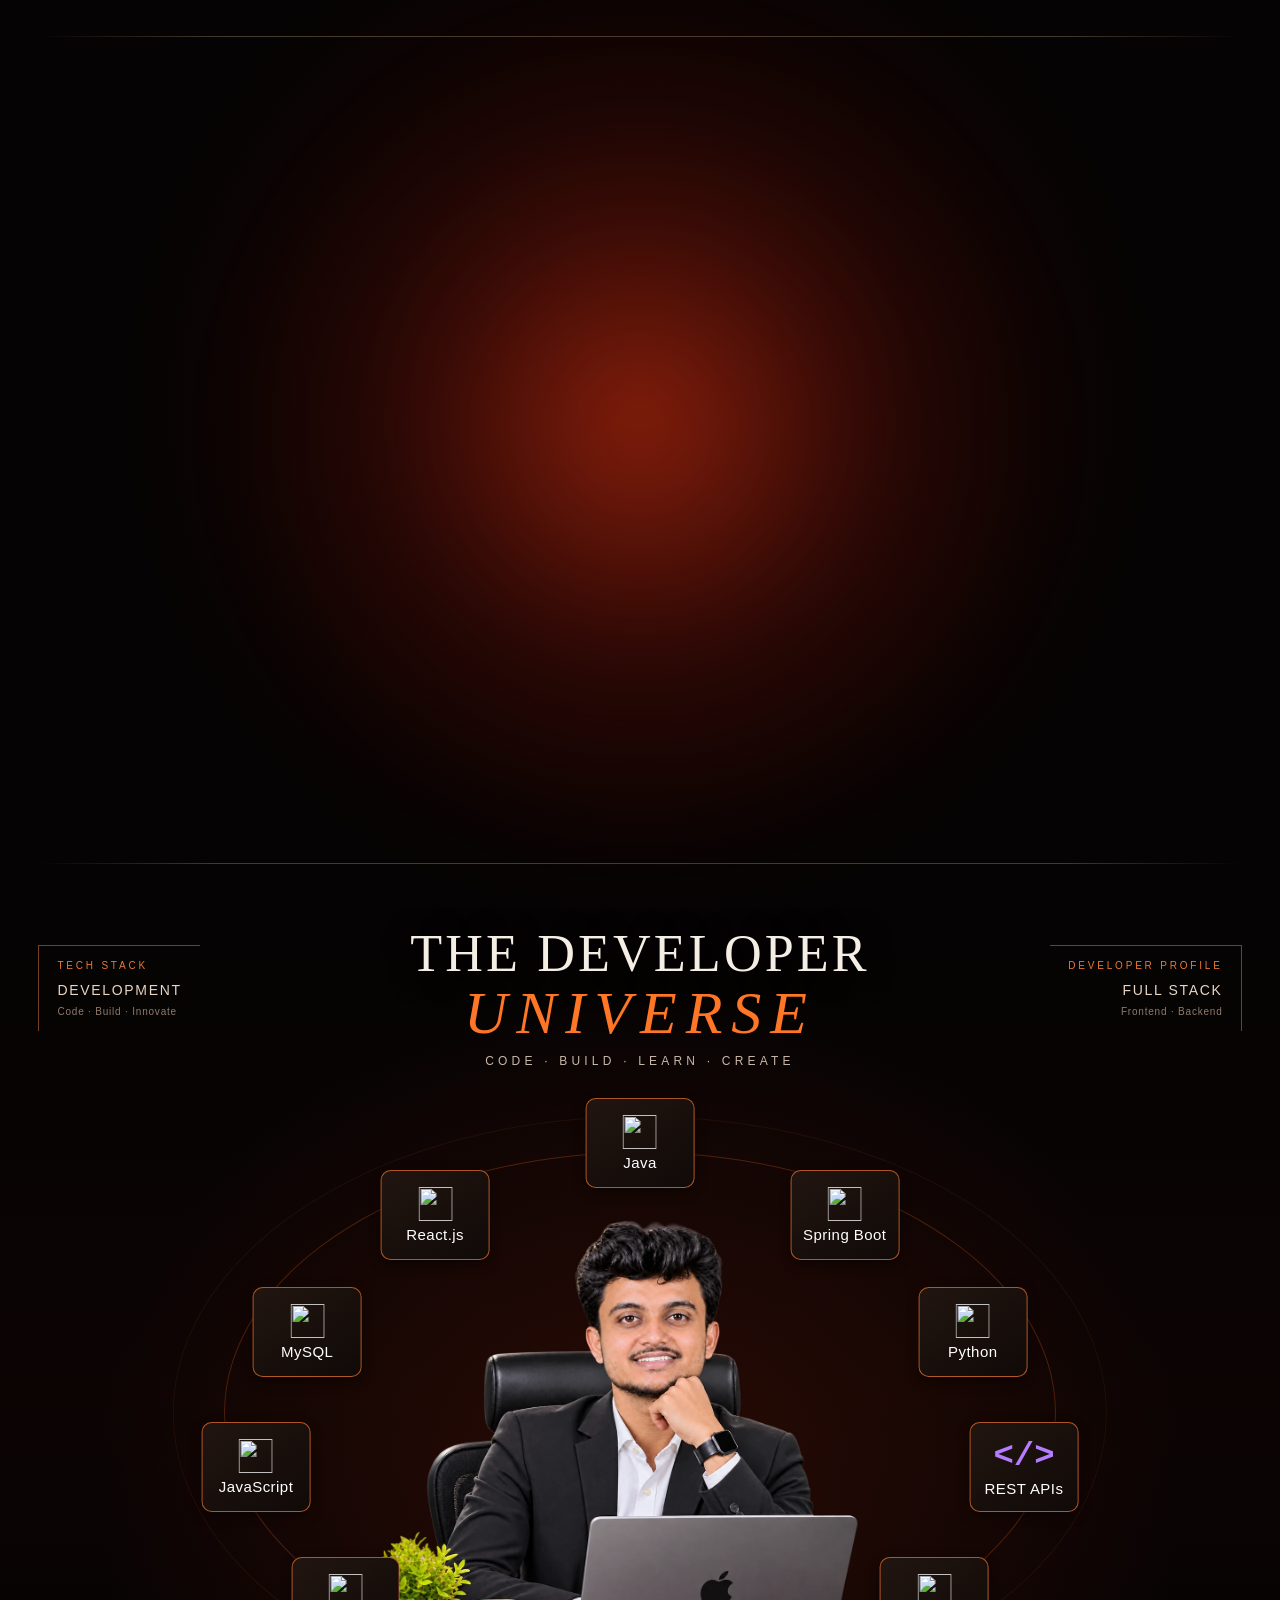
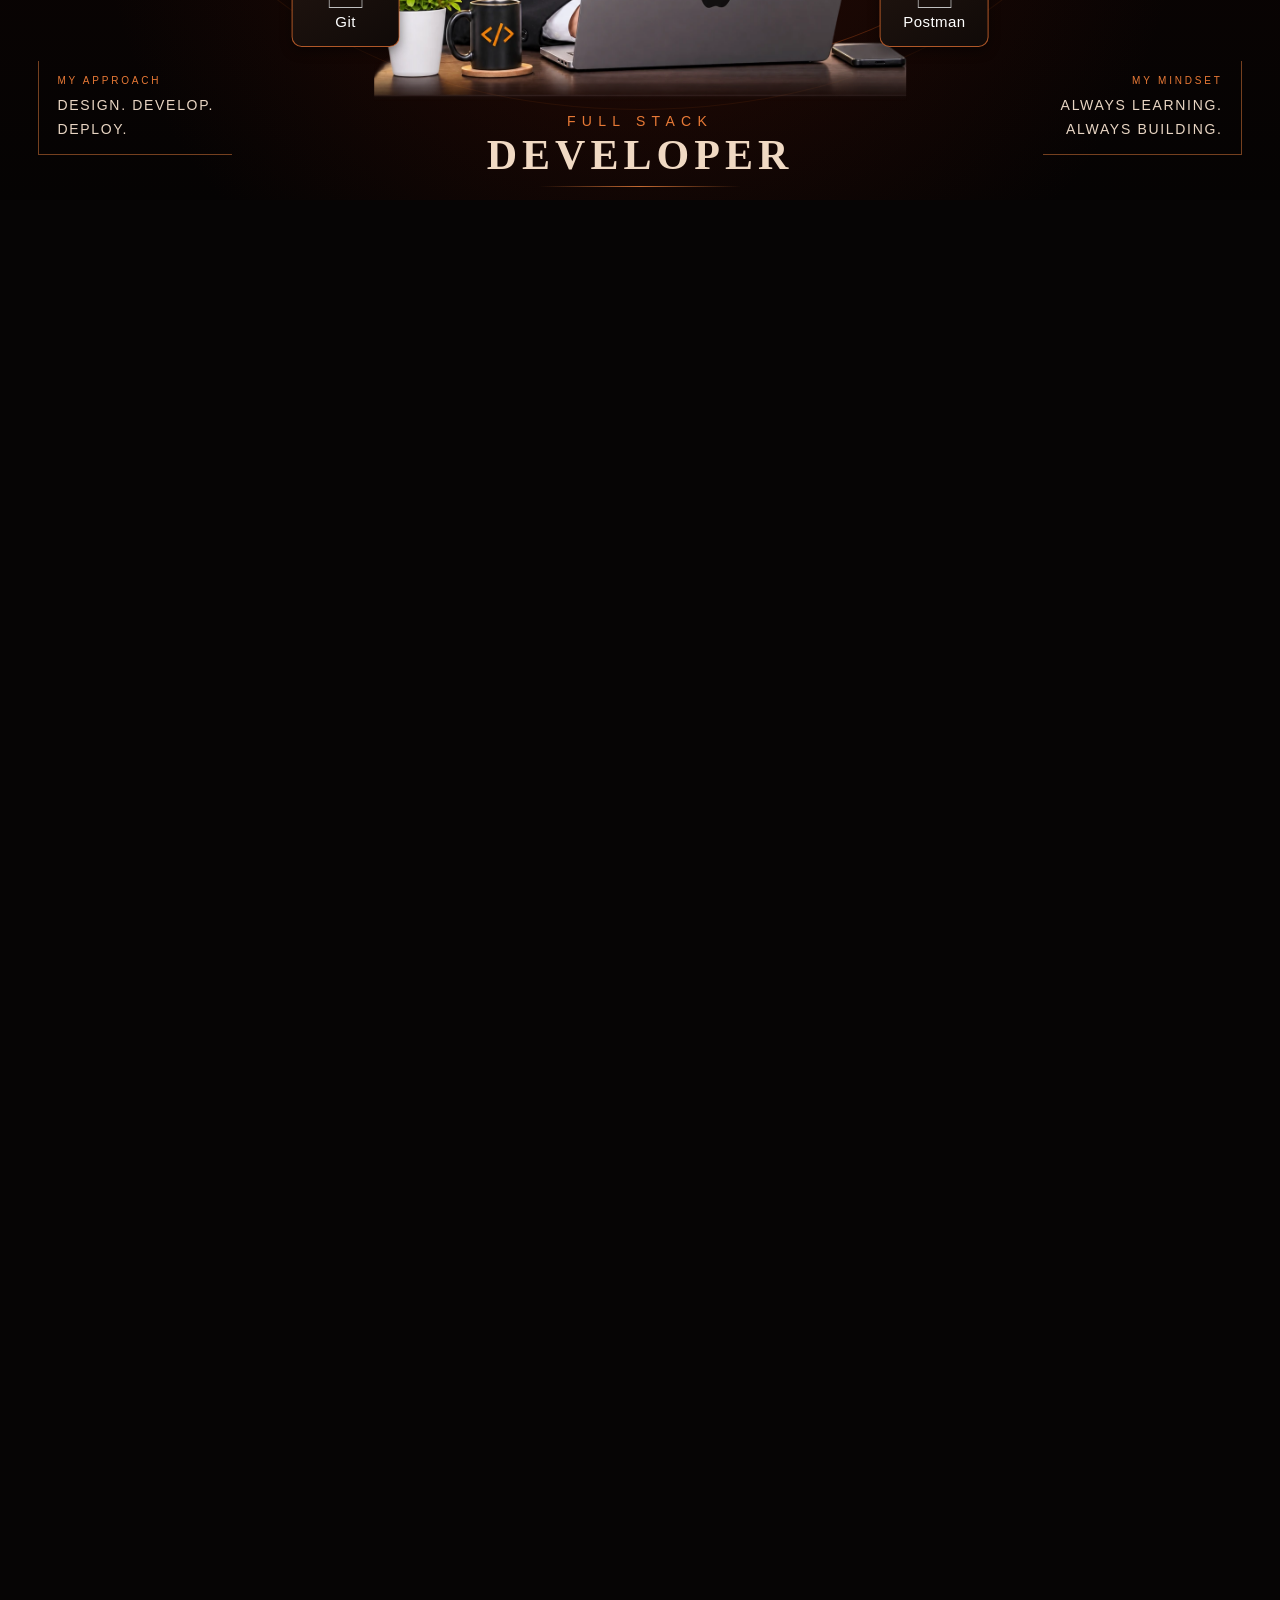
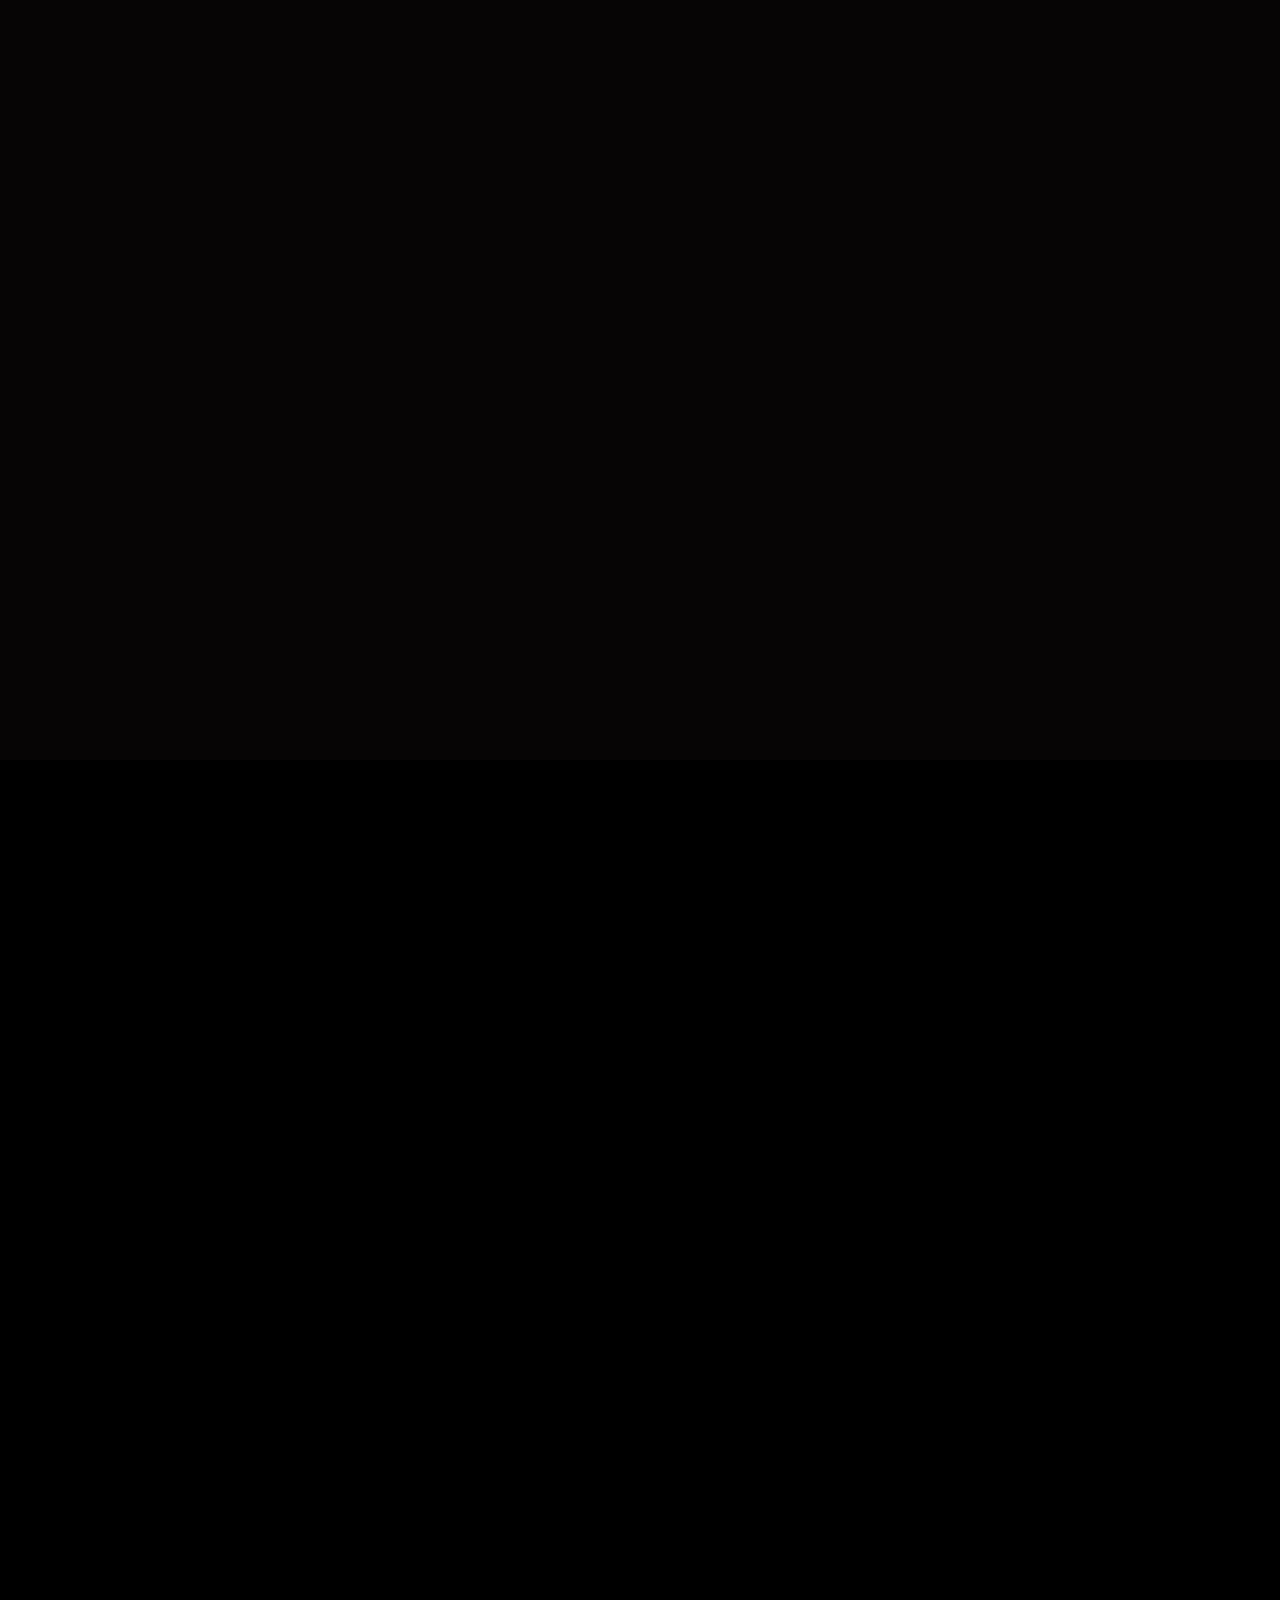
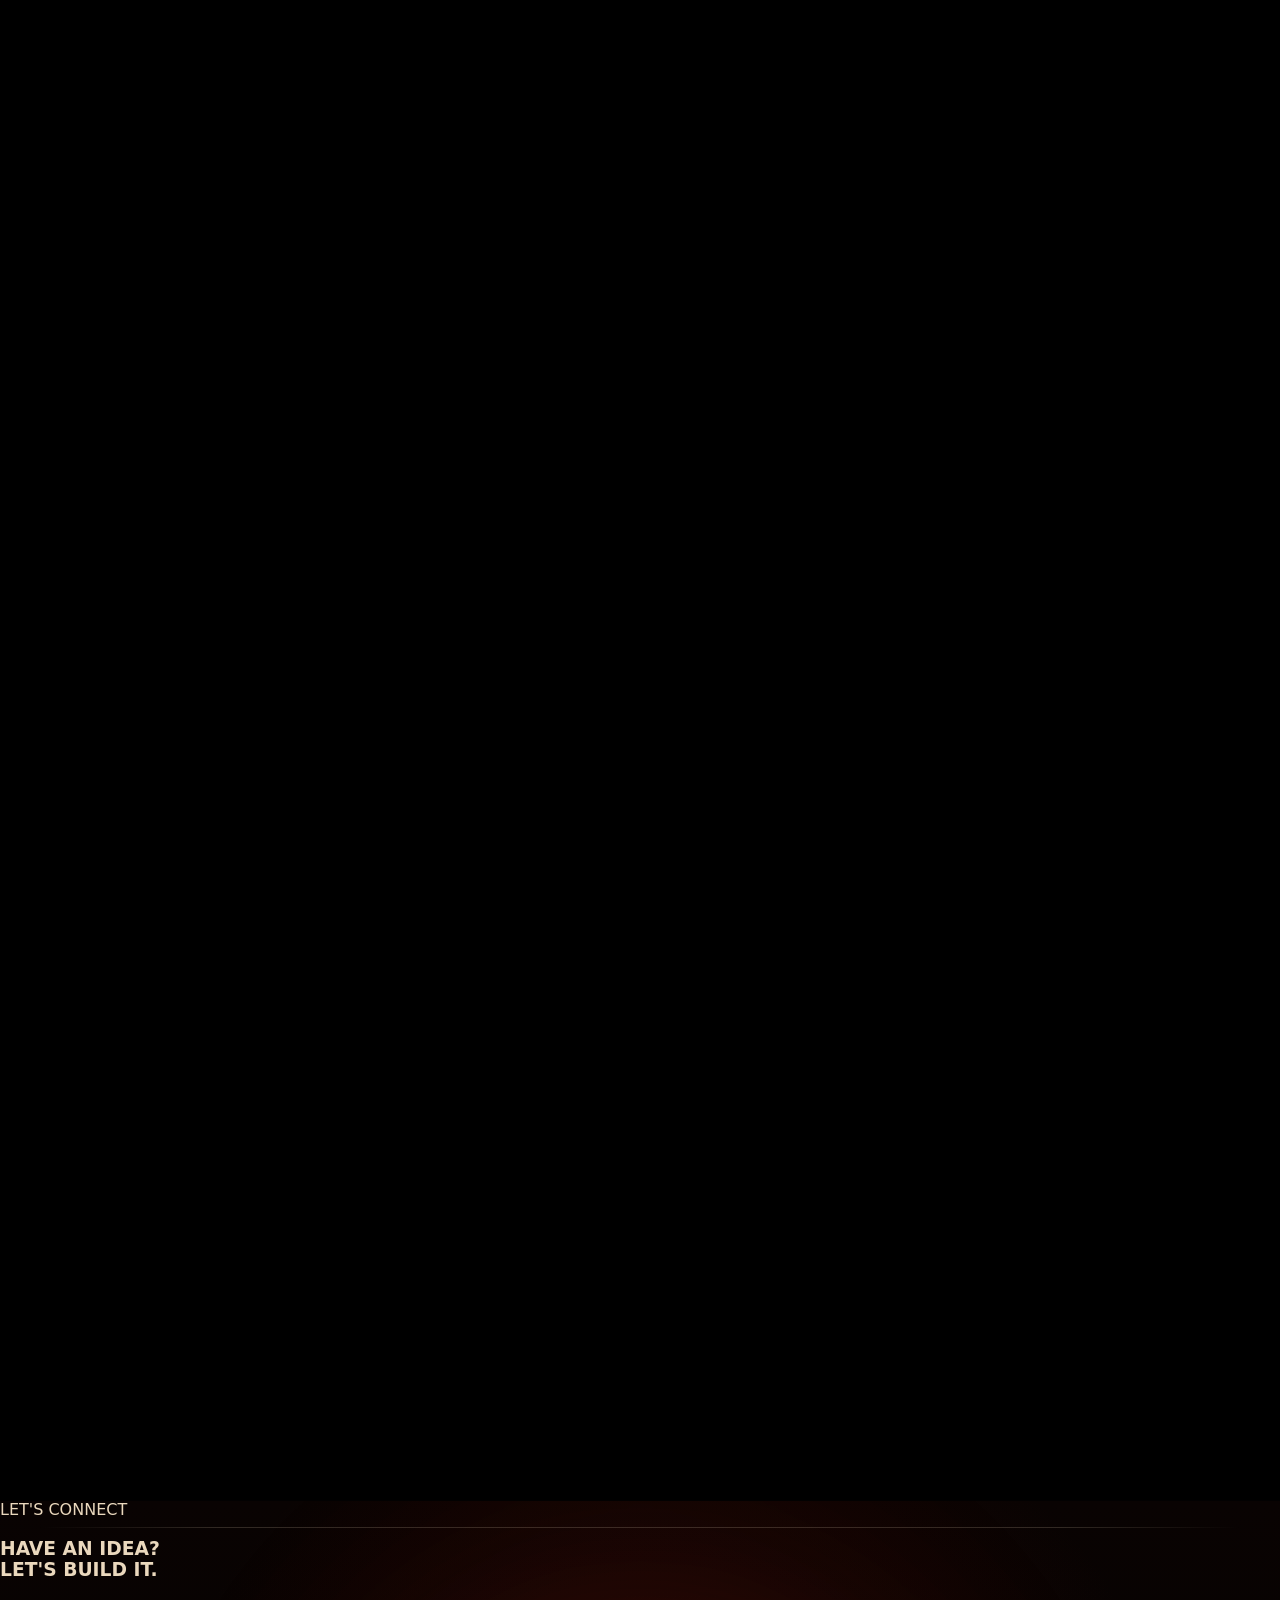
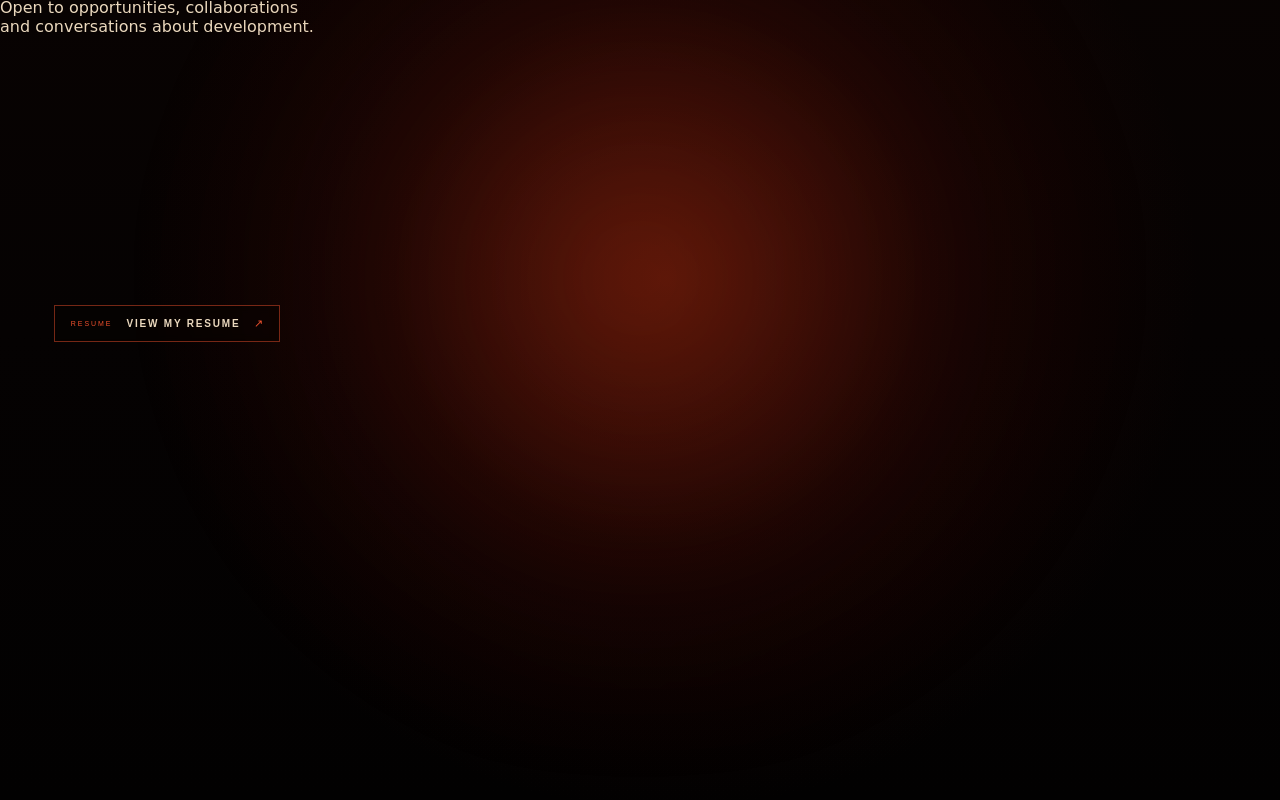
==== commit 3e6b15dd: "Add standalone PWA support, new app icons and improve mobile scene layouts" ====
--- a/index.html
+++ b/index.html
@@ -114,6 +114,19 @@
         ]
       }
     </script>
+    <!-- PWA Configuration -->
+    <link rel="manifest" href="/manifest.json" />
+
+    <meta name="theme-color" content="#050303" />
+
+    <!-- iOS App Support -->
+    <meta name="mobile-web-app-capable" content="yes" />
+    <meta name="apple-mobile-web-app-capable" content="yes" />
+    <meta name="apple-mobile-web-app-capable" content="yes" />
+    <meta name="apple-mobile-web-app-status-bar-style" content="black" />
+    <meta name="apple-mobile-web-app-title" content="Mayur Portfolio" />
+
+    <link rel="apple-touch-icon" href="/public/icons/icon-192.png" />
   </head>
   <body>
     <!-- the real heading, for search engines and screen readers; the visible
@@ -204,142 +217,144 @@
        needs and a veil that breathes over the loop seam. -->
 
       <section class="universe" id="universe" aria-labelledby="uniTitle">
-        <!-- Scene heading -->
-        <header class="universe__title" id="uniTitle">
-          <h2 class="universe__name">
-            The Developer
-            <span>Universe</span>
-          </h2>
-
-          <p class="universe__sub">Code · Build · Learn · Create</p>
-        </header>
-
-        <div class="dev-universe">
-          <!-- Desktop cinematic corner details -->
-          <div class="dev-corners" hidden>
-            <!-- Top Left -->
-            <div class="dev-corner dev-corner--tl">
-              <span>TECH STACK</span>
-              <strong>DEVELOPMENT</strong>
-              <small>Code · Build · Innovate</small>
-            </div>
-
-            <!-- Top Right -->
-            <div class="dev-corner dev-corner--tr">
-              <span>DEVELOPER PROFILE</span>
-              <strong>FULL STACK</strong>
-              <small>Frontend · Backend</small>
-            </div>
-
-            <!-- Bottom Left -->
-            <div class="dev-corner dev-corner--bl">
-              <span>MY APPROACH</span>
-              <strong>DESIGN. DEVELOP.</strong>
-              <strong>DEPLOY.</strong>
-            </div>
-
-            <!-- Bottom Right -->
-            <div class="dev-corner dev-corner--br">
-              <span>MY MINDSET</span>
-              <strong>ALWAYS LEARNING.</strong>
-              <strong>ALWAYS BUILDING.</strong>
-            </div>
-          </div>
-          <!-- Cinematic environment -->
-          <div class="dev-stars" aria-hidden="true"></div>
-          <div class="dev-planet" aria-hidden="true"></div>
-          <div class="dev-orbit dev-orbit--one" aria-hidden="true"></div>
-          <div class="dev-orbit dev-orbit--two" aria-hidden="true"></div>
-          <div class="dev-floor" aria-hidden="true"></div>
-
-          <!-- Developer portrait -->
-          <div class="dev-portrait">
-            <img
-              src="public/fin/mayur-developer-cutout.webp"
-              alt="Mayur Tambat — Full Stack Developer"
-              width="1200"
-              height="1097"
-              loading="lazy"
-              decoding="async"
-              draggable="false"
-            />
-          </div>
-
-          <!-- Technology cards -->
-
-          <div class="tech-card tech-card--java">
-            <img
-              src="https://cdn.jsdelivr.net/gh/devicons/devicon@latest/icons/java/java-original.svg"
-              alt=""
-            />
-            <strong>Java</strong>
-          </div>
-
-          <div class="tech-card tech-card--spring">
-            <img
-              src="https://cdn.jsdelivr.net/gh/devicons/devicon@latest/icons/spring/spring-original.svg"
-              alt=""
-            />
-            <strong>Spring Boot</strong>
-          </div>
-
-          <div class="tech-card tech-card--react">
-            <img
-              src="https://cdn.jsdelivr.net/gh/devicons/devicon@latest/icons/react/react-original.svg"
-              alt=""
-            />
-            <strong>React.js</strong>
-          </div>
-
-          <div class="tech-card tech-card--mysql">
-            <img
-              src="https://cdn.jsdelivr.net/gh/devicons/devicon@latest/icons/mysql/mysql-original.svg"
-              alt=""
-            />
-            <strong>MySQL</strong>
-          </div>
-
-          <div class="tech-card tech-card--python">
-            <img
-              src="https://cdn.jsdelivr.net/gh/devicons/devicon@latest/icons/python/python-original.svg"
-              alt=""
-            />
-            <strong>Python</strong>
-          </div>
-
-          <div class="tech-card tech-card--js">
-            <img
-              src="https://cdn.jsdelivr.net/gh/devicons/devicon@latest/icons/javascript/javascript-original.svg"
-              alt=""
-            />
-            <strong>JavaScript</strong>
-          </div>
-
-          <div class="tech-card tech-card--api">
-            <span class="tech-api-icon">&lt;/&gt;</span>
-            <strong>REST APIs</strong>
-          </div>
-
-          <div class="tech-card tech-card--git">
-            <img
-              src="https://cdn.jsdelivr.net/gh/devicons/devicon@latest/icons/git/git-original.svg"
-              alt=""
-            />
-            <strong>Git</strong>
-          </div>
-
-          <div class="tech-card tech-card--postman">
-            <img
-              src="https://cdn.jsdelivr.net/gh/devicons/devicon@latest/icons/postman/postman-original.svg"
-              alt=""
-            />
-            <strong>Postman</strong>
-          </div>
-
-          <!-- Bottom cinematic banner -->
-          <div class="dev-banner">
-            <span>FULL STACK</span>
-            <strong>DEVELOPER</strong>
+        <div class="universe__pin">
+          <!-- Scene heading -->
+          <header class="universe__title" id="uniTitle">
+            <h2 class="universe__name">
+              The Developer
+              <span>Universe</span>
+            </h2>
+
+            <p class="universe__sub">Code · Build · Learn · Create</p>
+          </header>
+
+          <div class="dev-universe">
+            <!-- Desktop cinematic corner details -->
+            <div class="dev-corners" hidden>
+              <!-- Top Left -->
+              <div class="dev-corner dev-corner--tl">
+                <span>TECH STACK</span>
+                <strong>DEVELOPMENT</strong>
+                <small>Code · Build · Innovate</small>
+              </div>
+
+              <!-- Top Right -->
+              <div class="dev-corner dev-corner--tr">
+                <span>DEVELOPER PROFILE</span>
+                <strong>FULL STACK</strong>
+                <small>Frontend · Backend</small>
+              </div>
+
+              <!-- Bottom Left -->
+              <div class="dev-corner dev-corner--bl">
+                <span>MY APPROACH</span>
+                <strong>DESIGN. DEVELOP.</strong>
+                <strong>DEPLOY.</strong>
+              </div>
+
+              <!-- Bottom Right -->
+              <div class="dev-corner dev-corner--br">
+                <span>MY MINDSET</span>
+                <strong>ALWAYS LEARNING.</strong>
+                <strong>ALWAYS BUILDING.</strong>
+              </div>
+            </div>
+            <!-- Cinematic environment -->
+            <div class="dev-stars" aria-hidden="true"></div>
+            <div class="dev-planet" aria-hidden="true"></div>
+            <div class="dev-orbit dev-orbit--one" aria-hidden="true"></div>
+            <div class="dev-orbit dev-orbit--two" aria-hidden="true"></div>
+            <div class="dev-floor" aria-hidden="true"></div>
+
+            <!-- Developer portrait -->
+            <div class="dev-portrait">
+              <img
+                src="public/fin/mayur-developer-cutout.webp"
+                alt="Mayur Tambat — Full Stack Developer"
+                width="1200"
+                height="1097"
+                loading="lazy"
+                decoding="async"
+                draggable="false"
+              />
+            </div>
+
+            <!-- Technology cards -->
+
+            <div class="tech-card tech-card--java">
+              <img
+                src="https://cdn.jsdelivr.net/gh/devicons/devicon@latest/icons/java/java-original.svg"
+                alt=""
+              />
+              <strong>Java</strong>
+            </div>
+
+            <div class="tech-card tech-card--spring">
+              <img
+                src="https://cdn.jsdelivr.net/gh/devicons/devicon@latest/icons/spring/spring-original.svg"
+                alt=""
+              />
+              <strong>Spring Boot</strong>
+            </div>
+
+            <div class="tech-card tech-card--react">
+              <img
+                src="https://cdn.jsdelivr.net/gh/devicons/devicon@latest/icons/react/react-original.svg"
+                alt=""
+              />
+              <strong>React.js</strong>
+            </div>
+
+            <div class="tech-card tech-card--mysql">
+              <img
+                src="https://cdn.jsdelivr.net/gh/devicons/devicon@latest/icons/mysql/mysql-original.svg"
+                alt=""
+              />
+              <strong>MySQL</strong>
+            </div>
+
+            <div class="tech-card tech-card--python">
+              <img
+                src="https://cdn.jsdelivr.net/gh/devicons/devicon@latest/icons/python/python-original.svg"
+                alt=""
+              />
+              <strong>Python</strong>
+            </div>
+
+            <div class="tech-card tech-card--js">
+              <img
+                src="https://cdn.jsdelivr.net/gh/devicons/devicon@latest/icons/javascript/javascript-original.svg"
+                alt=""
+              />
+              <strong>JavaScript</strong>
+            </div>
+
+            <div class="tech-card tech-card--api">
+              <span class="tech-api-icon">&lt;/&gt;</span>
+              <strong>REST APIs</strong>
+            </div>
+
+            <div class="tech-card tech-card--git">
+              <img
+                src="https://cdn.jsdelivr.net/gh/devicons/devicon@latest/icons/git/git-original.svg"
+                alt=""
+              />
+              <strong>Git</strong>
+            </div>
+
+            <div class="tech-card tech-card--postman">
+              <img
+                src="https://cdn.jsdelivr.net/gh/devicons/devicon@latest/icons/postman/postman-original.svg"
+                alt=""
+              />
+              <strong>Postman</strong>
+            </div>
+
+            <!-- Bottom cinematic banner -->
+            <div class="dev-banner">
+              <span>FULL STACK</span>
+              <strong>DEVELOPER</strong>
+            </div>
           </div>
         </div>
       </section>
--- a/src/styles/universe.css
+++ b/src/styles/universe.css
@@ -1351,3 +1351,30 @@
     display: none;
   }
 }
+
+/* =========================================================
+   SCENE 02 — MOBILE STICKY VIEWPORT
+   ========================================================= */
+
+.universe__pin {
+  position: relative;
+  width: 100%;
+  height: 100%;
+  overflow: hidden;
+}
+
+@media (max-width: 760px) {
+  .universe {
+    height: 150svh;
+    min-height: 0;
+    overflow: visible;
+  }
+
+  .universe__pin {
+    position: sticky;
+    top: 0;
+    width: 100%;
+    height: 100svh;
+    overflow: hidden;
+  }
+}
--- a/src/styles/finale.css
+++ b/src/styles/finale.css
@@ -558,13 +558,10 @@
 
   /* Technology stack */
   .mayur-hero5__skills {
-    top: 13vh;
+    top: 10svh;
     right: 5vw;
-
     gap: 0.32rem;
-
     font-size: 7px;
-
     letter-spacing: 0.18em;
   }
 
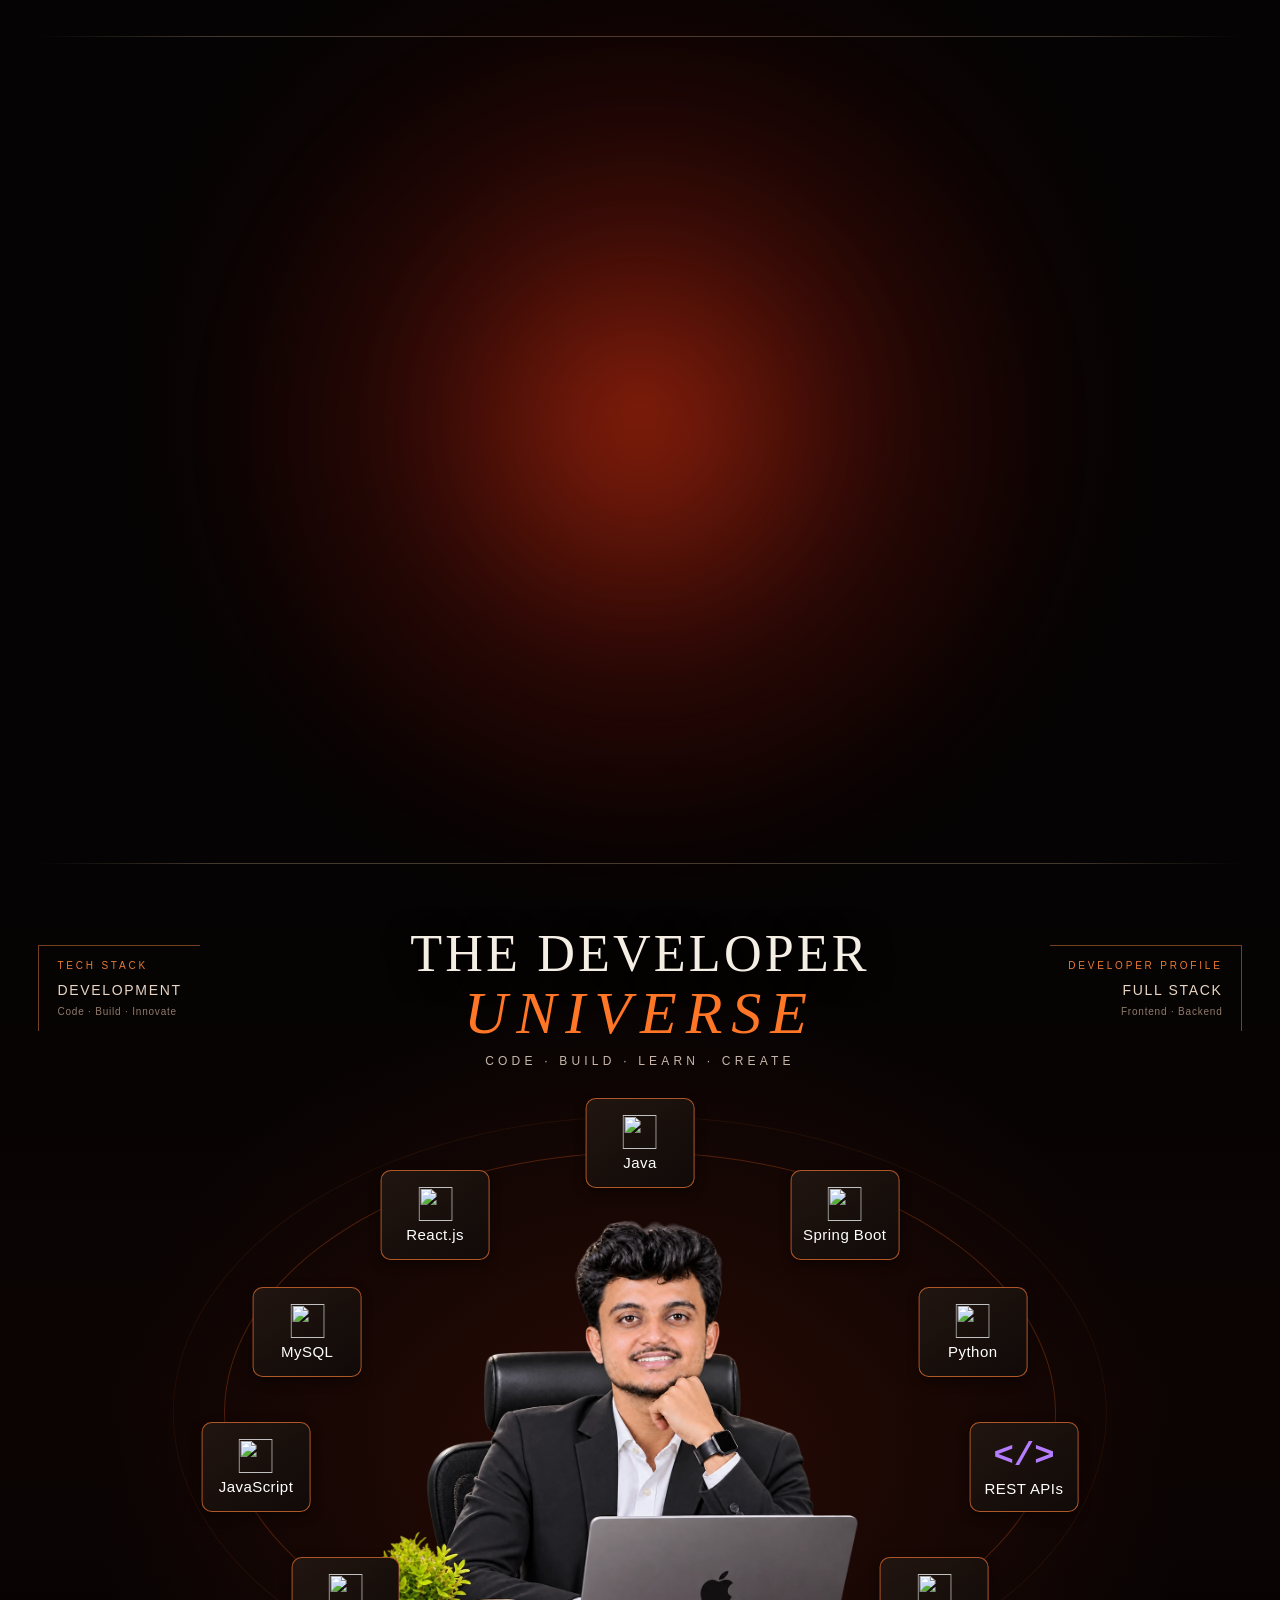
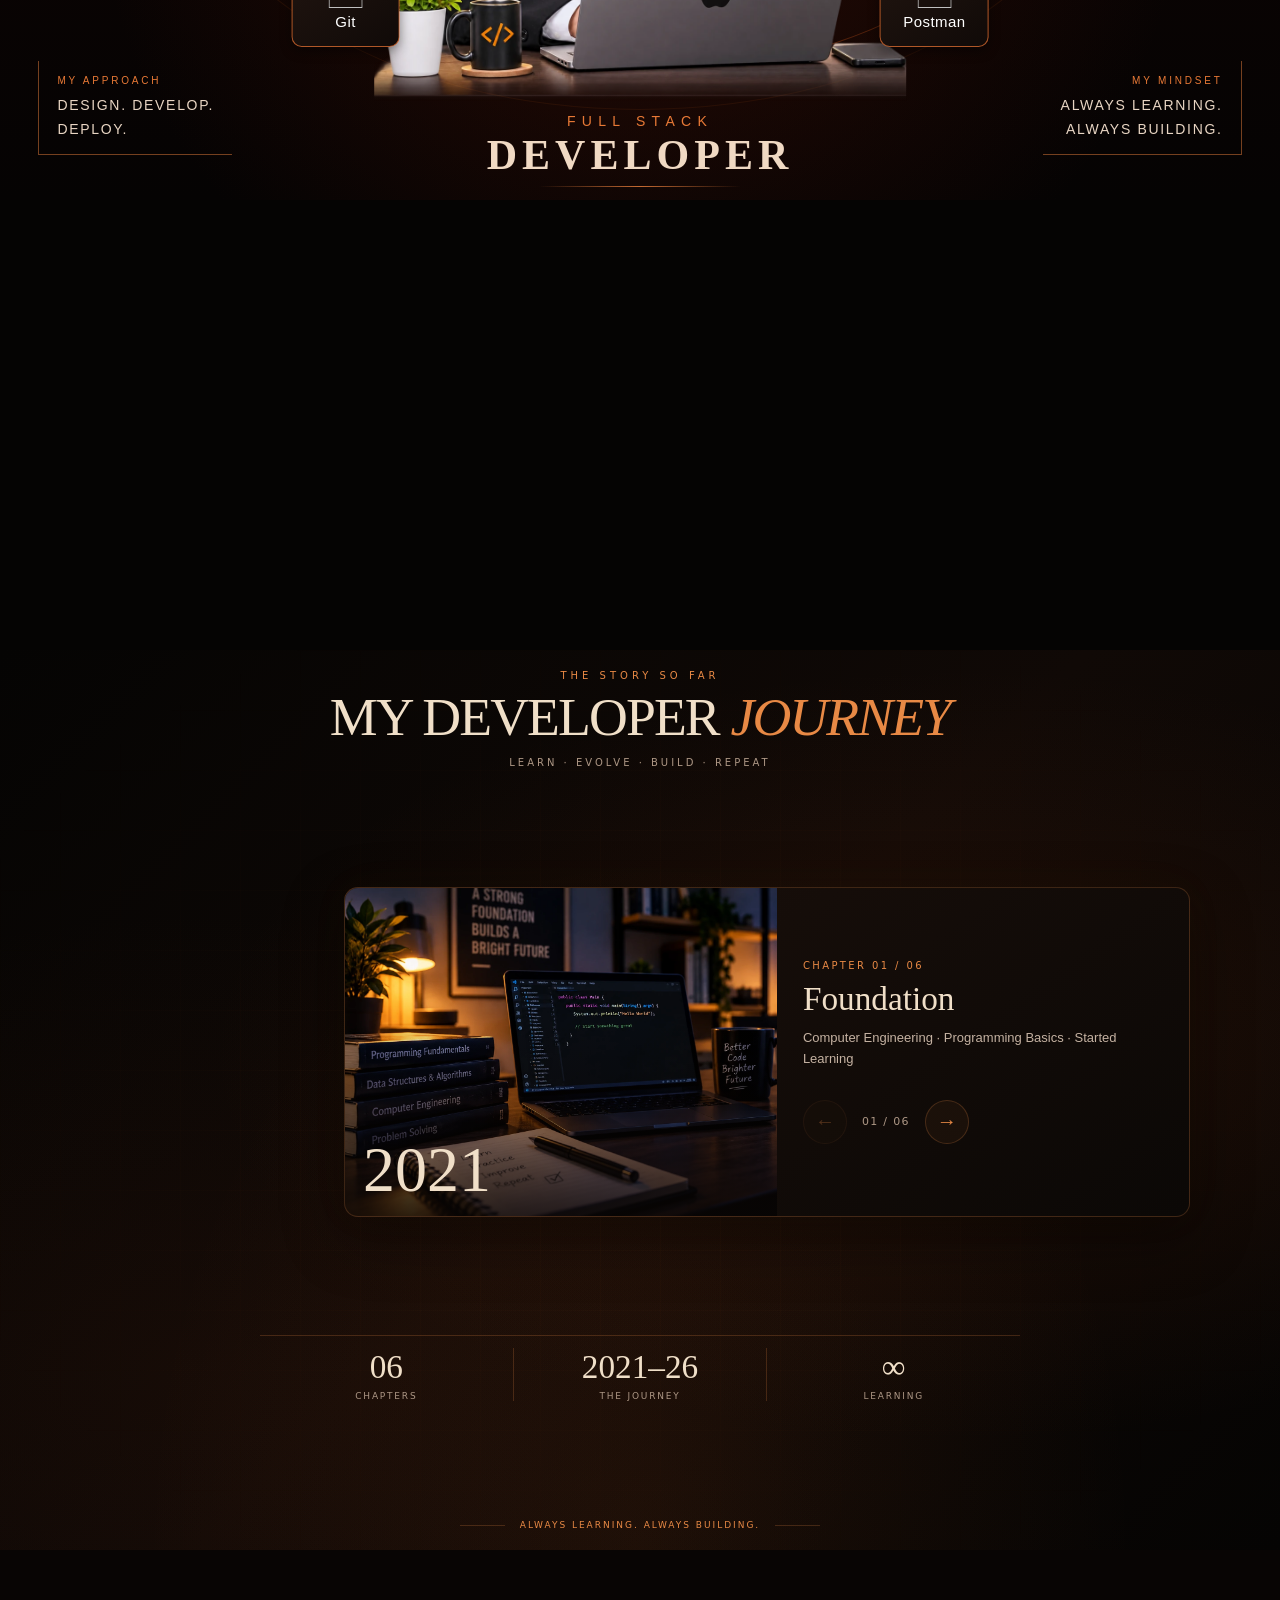
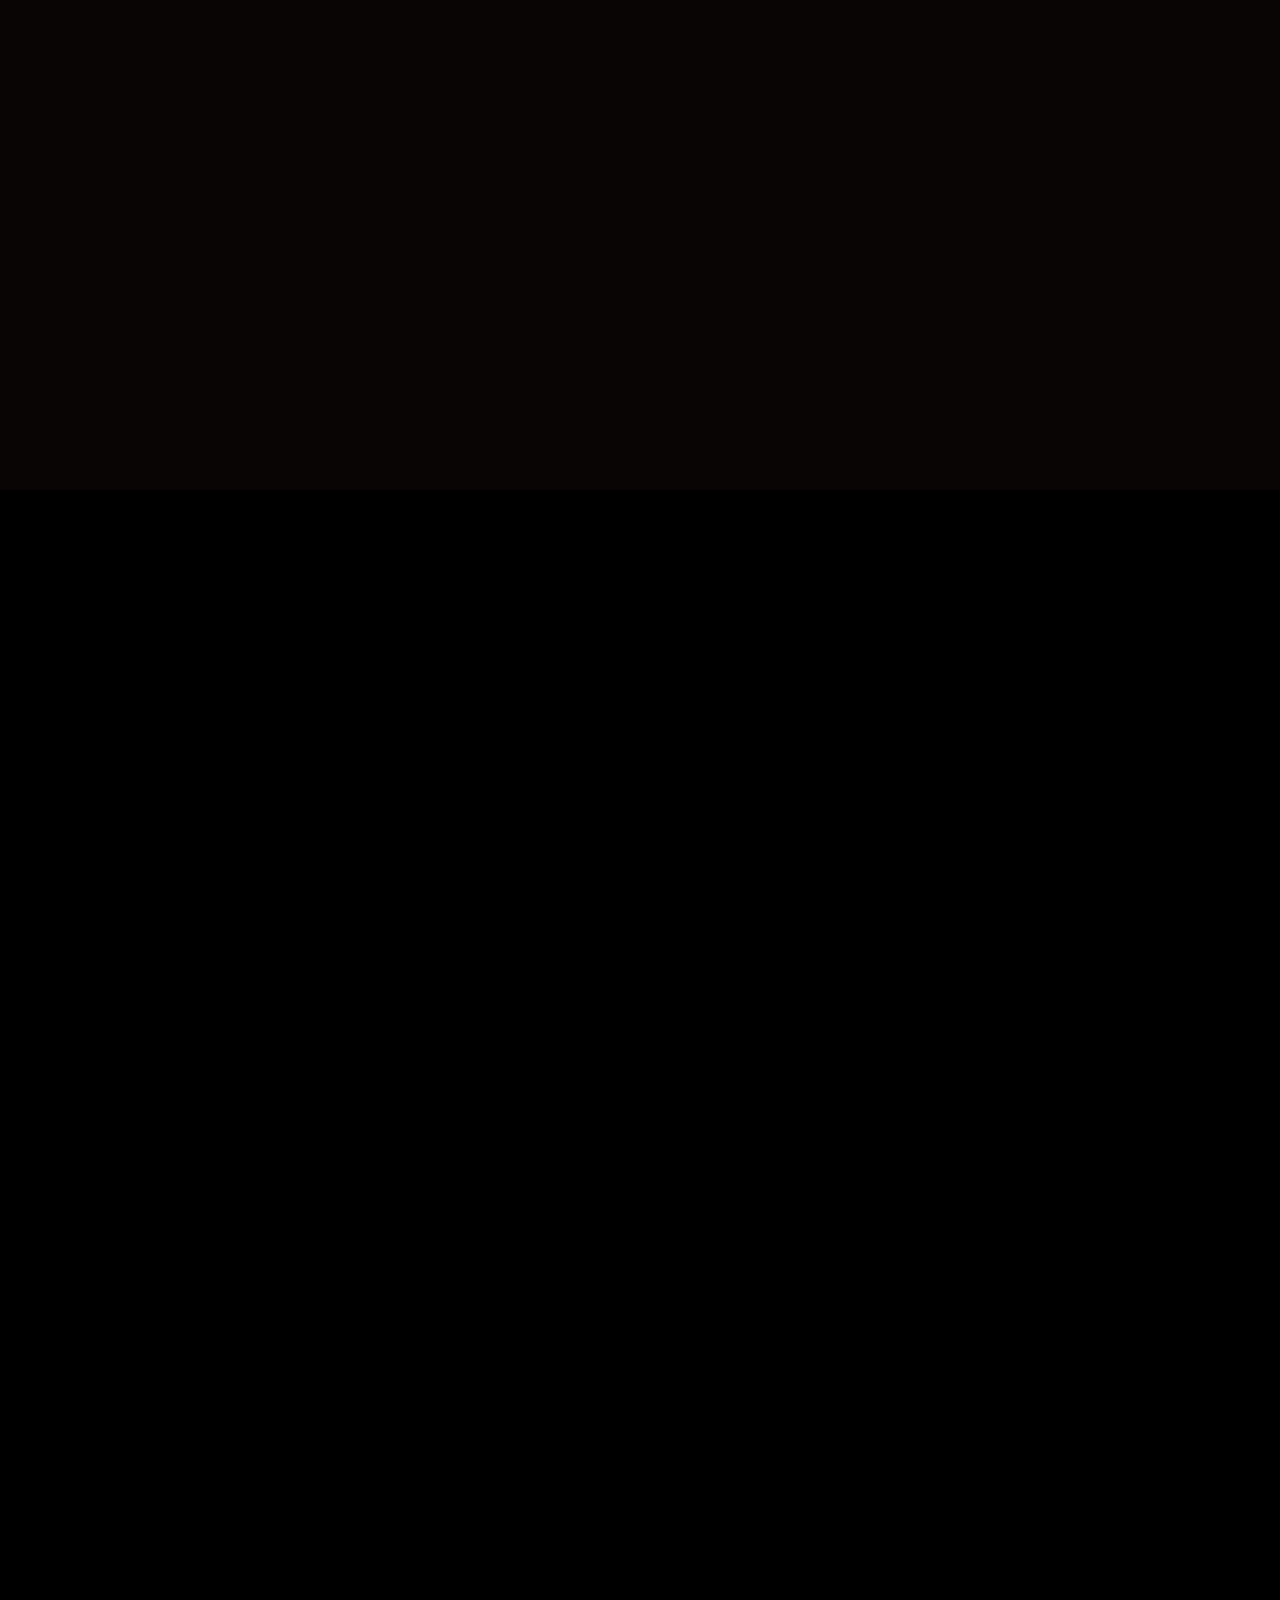
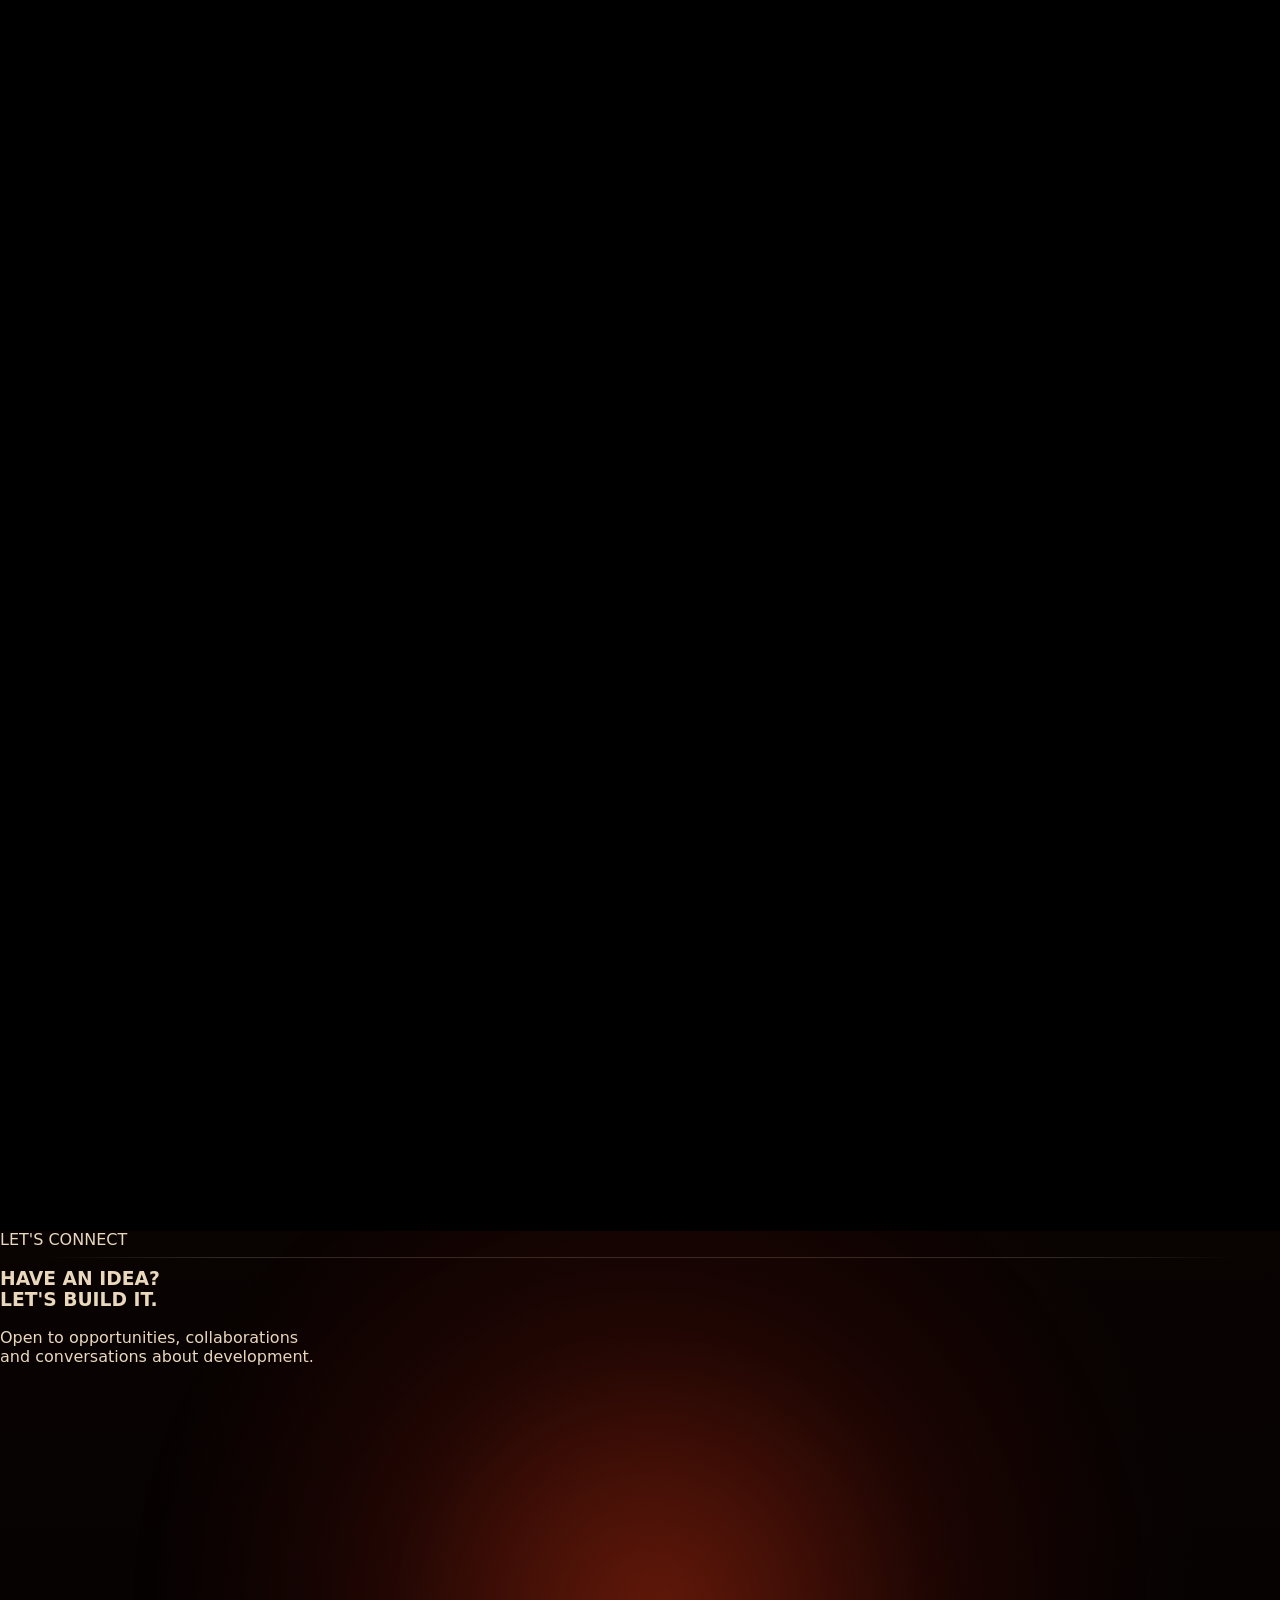
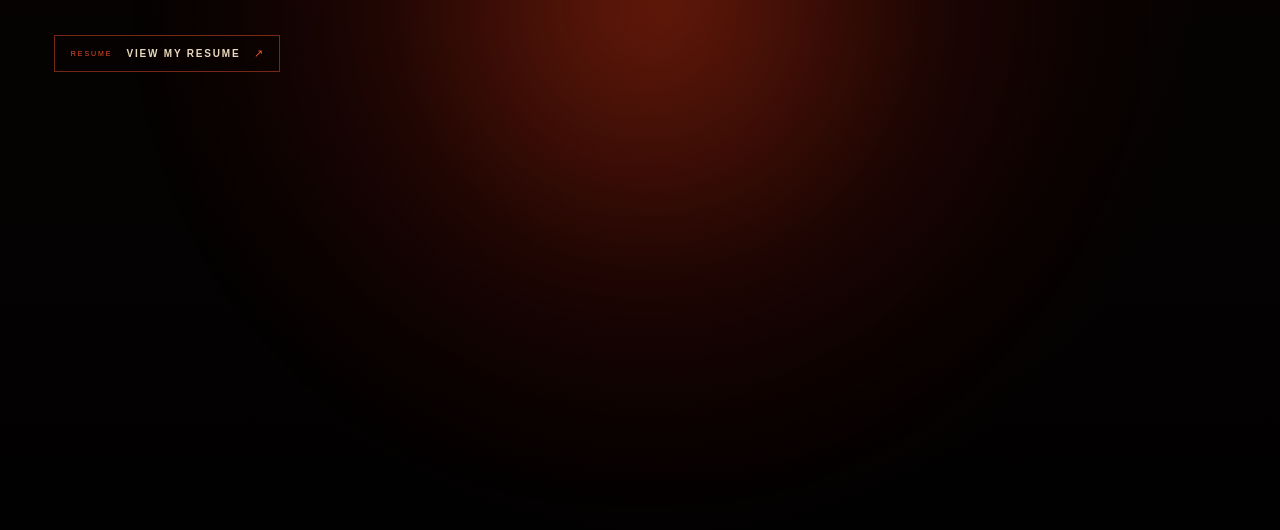
==== commit 42514324: "Redesign Developer Journey, improve responsive sticky scrolling and optimize image loading" ====
--- a/index.html
+++ b/index.html
@@ -359,36 +359,121 @@
         </div>
       </section>
 
-      <!-- ==================================================================== -->
+      <!-- =====================================================
+     SCENE 03 — MY DEVELOPER JOURNEY
+====================================================== -->
+
       <section class="chrono" id="chrono" aria-labelledby="chronoTitle">
         <div class="chrono__pin">
-          <canvas id="chronoStage" aria-hidden="true"></canvas>
-
-          <h2 class="chrono__title" id="chronoTitle">
-            <span>My</span><span>Developer</span><span>Journey</span>
-          </h2>
-          <p class="chrono__rail" aria-hidden="true">
-            <i></i>
-            <span>Java</span><span>Full Stack</span><span>Projects</span>
-            <span>Learning</span><span>Growth</span>
-            <i></i>
-          </p>
-
-          <p class="chrono__hint" aria-hidden="true">
-            Explore<br />my developer<br />journey<i></i>
-          </p>
-          <p class="chrono__note chrono__note--bl" aria-hidden="true">
-            Always<br />learning<br />always<br />building
-          </p>
-          <p class="chrono__note chrono__note--br" aria-hidden="true">
-            Ready<br />to build<br />what's<br />next<i></i>
-          </p>
-
-          <div class="chrono__deck" id="chronoDeck"></div>
-
-          <!-- the figure's own layer, stacked over the deck: he stands in front
-           of the timeline, looking at his journey -->
-          <canvas id="chronoFront" aria-hidden="true"></canvas>
+          <!-- Cinematic background -->
+          <div class="journey-background" aria-hidden="true"></div>
+          <div class="journey-grid" aria-hidden="true"></div>
+          <div class="journey-glow" aria-hidden="true"></div>
+
+          <!-- Scene heading -->
+          <header class="journey-header">
+            <span class="journey-eyebrow">THE STORY SO FAR</span>
+
+            <h2 class="journey-title" id="chronoTitle">
+              My Developer
+              <span>Journey</span>
+            </h2>
+
+            <p class="journey-subtitle">Learn · Evolve · Build · Repeat</p>
+          </header>
+
+          <!-- Interactive journey -->
+          <div class="journey-content">
+            <!-- Timeline navigation -->
+            <div
+              class="journey-timeline"
+              id="journeyTimeline"
+              role="group"
+              aria-label="Developer journey years"
+            ></div>
+
+            <!-- Active chapter -->
+            <article class="journey-card" id="journeyCard" aria-live="polite">
+              <div class="journey-card__visual">
+                <img
+                  id="journeyImage"
+                  src="public/years/2021.webp"
+                  alt="Foundation chapter"
+                  width="1431"
+                  height="1099"
+                  loading="lazy"
+                  decoding="async"
+                />
+
+                <div class="journey-card__overlay"></div>
+
+                <span class="journey-card__year" id="journeyYear"> 2021 </span>
+              </div>
+
+              <div class="journey-card__body">
+                <span class="journey-card__chapter" id="journeyChapter">
+                  CHAPTER 01 / 06
+                </span>
+
+                <h3 class="journey-card__title" id="journeyTitle">
+                  Foundation
+                </h3>
+
+                <p class="journey-card__description" id="journeyDescription">
+                  Computer Engineering · Programming Basics · Started Learning
+                </p>
+
+                <div class="journey-card__skills" id="journeySkills"></div>
+
+                <!-- Chapter navigation -->
+                <div class="journey-controls">
+                  <button
+                    type="button"
+                    id="journeyPrev"
+                    aria-label="Previous chapter"
+                    disabled
+                  >
+                    &#8592;
+                  </button>
+
+                  <span id="journeyCounter">01 / 06</span>
+
+                  <button
+                    type="button"
+                    id="journeyNext"
+                    aria-label="Next chapter"
+                  >
+                    &#8594;
+                  </button>
+                </div>
+              </div>
+            </article>
+          </div>
+
+          <!-- Journey statistics -->
+          <div class="journey-stats">
+            <div class="journey-stat">
+              <strong>06</strong>
+              <span>Chapters</span>
+            </div>
+
+            <div class="journey-stat">
+              <strong>2021–26</strong>
+              <span>The Journey</span>
+            </div>
+
+            <div class="journey-stat">
+              <strong>∞</strong>
+              <span>Learning</span>
+            </div>
+          </div>
+
+          <!-- Cinematic footer -->
+          <footer class="journey-footer">
+            <span></span>
+            <p>Always Learning. Always Building.</p>
+            <span></span>
+          </footer>
         </div>
       </section>
 
@@ -404,6 +489,8 @@
               id="galleryPerson"
               src="public/projects/person.png"
               alt=""
+              width="160"
+              height="335"
               draggable="false"
               loading="lazy"
               decoding="async"
@@ -465,6 +552,8 @@
           <img
             src="public/fin/scene5-connect.webp"
             alt=""
+            width="1672"
+            height="941"
             draggable="false"
             loading="lazy"
             decoding="async"
--- a/src/styles/universe.css
+++ b/src/styles/universe.css
@@ -1353,28 +1353,19 @@
 }
 
 /* =========================================================
-   SCENE 02 — MOBILE STICKY VIEWPORT
+   SCENE 02 — RESPONSIVE STICKY VIEWPORT
    ========================================================= */
 
+.universe {
+  height: 150svh;
+  min-height: 0;
+  overflow: visible;
+}
+
 .universe__pin {
-  position: relative;
+  position: sticky;
+  top: 0;
   width: 100%;
-  height: 100%;
+  height: 100svh;
   overflow: hidden;
 }
-
-@media (max-width: 760px) {
-  .universe {
-    height: 150svh;
-    min-height: 0;
-    overflow: visible;
-  }
-
-  .universe__pin {
-    position: sticky;
-    top: 0;
-    width: 100%;
-    height: 100svh;
-    overflow: hidden;
-  }
-}
--- a/src/styles/chrono.css
+++ b/src/styles/chrono.css
@@ -1,463 +1,928 @@
-/* ==========================================================================
-   Scene three — the time machine.
-   The room, floor mechanism, clock and timeline rail are drawn on a WebGL
-   canvas. The six year cards are DOM: each carries real text that has to stay
-   crisp and reachable, and they are positioned by JS from the same fitted
-   geometry the canvas draws with, so the layers cannot drift apart.
-   ========================================================================== */
-
-@font-face {
-  font-family: "Bodoni Moda";
-  src: url("../../public/fonts/bodonimoda-400.woff2") format("woff2");
-  font-weight: 400;
-  font-style: normal;
-  font-display: swap;
-}
+/* =========================================================
+   SCENE 03 — MY DEVELOPER JOURNEY
+   Cinematic Timeline
+========================================================= */
 
 .chrono {
-  --amber: #ffa03c;
-  --ember: #ff3c14;
-  --cream: #f4e9dc;
+  --journey-orange: #e88945;
+  --journey-cream: #f0dfc8;
+  --journey-muted: #ad9785;
+  --journey-border: rgba(232, 137, 69, 0.22);
 
   position: relative;
-  height: 240svh; /* travel for the intro to breathe into */
-  background: #060505;
+  height: 160svh;
+  background: #080504;
 }
 
 .chrono__pin {
   position: sticky;
   top: 0;
+  isolation: isolate;
+  width: 100%;
   height: 100svh;
   overflow: hidden;
-}
-
-#chronoStage {
+
+  display: flex;
+  flex-direction: column;
+  align-items: center;
+  justify-content: space-evenly;
+
+  padding: 24px 5vw;
+  background: #080504;
+}
+
+/* =========================================================
+   CINEMATIC BACKGROUND
+========================================================= */
+
+.journey-background,
+.journey-grid,
+.journey-glow {
   position: absolute;
   inset: 0;
+  pointer-events: none;
+  z-index: -1;
+}
+
+.journey-background {
+  background:
+    radial-gradient(
+      ellipse at 75% 45%,
+      rgba(115, 49, 18, 0.19),
+      transparent 55%
+    ),
+    radial-gradient(
+      ellipse at 15% 80%,
+      rgba(83, 35, 15, 0.12),
+      transparent 45%
+    ),
+    linear-gradient(135deg, #050403, #100906, #050403);
+}
+
+.journey-grid {
+  background-image:
+    linear-gradient(rgba(232, 137, 69, 0.035) 1px, transparent 1px),
+    linear-gradient(90deg, rgba(232, 137, 69, 0.035) 1px, transparent 1px);
+
+  background-size: 60px 60px;
+  mask-image: radial-gradient(ellipse at center, black, transparent 85%);
+}
+
+.journey-glow {
+  background: radial-gradient(
+    ellipse at 50% 100%,
+    rgba(232, 110, 38, 0.08),
+    transparent 55%
+  );
+}
+
+/* =========================================================
+   SCENE HEADING
+========================================================= */
+
+.journey-header {
+  position: relative;
+  text-align: center;
+  flex-shrink: 0;
+}
+
+.journey-eyebrow {
+  display: block;
+  margin-bottom: 8px;
+
+  color: var(--journey-orange);
+  font-size: 10px;
+  font-weight: 500;
+  letter-spacing: 0.4em;
+}
+
+.journey-title {
+  margin: 0;
+
+  font-family: Georgia, "Times New Roman", serif;
+  font-size: clamp(32px, 4.5vw, 76px);
+  font-weight: 400;
+  line-height: 1.05;
+  letter-spacing: -0.035em;
+  text-transform: uppercase;
+
+  color: var(--journey-cream);
+}
+
+.journey-title span {
+  color: var(--journey-orange);
+  font-style: italic;
+}
+
+.journey-subtitle {
+  margin: 12px 0 0;
+
+  color: var(--journey-muted);
+  font-size: 10px;
+  letter-spacing: 0.3em;
+  text-transform: uppercase;
+}
+
+/* =========================================================
+   MAIN JOURNEY LAYOUT
+========================================================= */
+
+.journey-content {
+  position: relative;
+  display: grid;
+  grid-template-columns: 190px minmax(0, 1fr);
+  align-items: center;
+  gap: clamp(25px, 5vw, 80px);
+
+  width: 100%;
+  max-width: 1100px;
+  min-height: 0;
+}
+
+/* =========================================================
+   INTERACTIVE TIMELINE
+========================================================= */
+
+.journey-timeline {
+  position: relative;
+  display: flex;
+  flex-direction: column;
+  justify-content: space-between;
+  gap: 10px;
+
+  padding: 8px 0;
+}
+
+.journey-timeline::before {
+  content: "";
+  position: absolute;
+
+  top: 25px;
+  bottom: 25px;
+  left: 7px;
+  width: 1px;
+
+  background: linear-gradient(
+    to bottom,
+    rgba(232, 137, 69, 0.15),
+    rgba(232, 137, 69, 0.65),
+    rgba(232, 137, 69, 0.15)
+  );
+}
+
+.journey-node {
+  position: relative;
+  display: flex;
+  align-items: center;
+  gap: 16px;
+
+  width: 100%;
+  min-height: 48px;
+  padding: 5px 0;
+
+  border: none;
+  background: transparent;
+  text-align: left;
+  cursor: pointer;
+
+  color: var(--journey-muted);
+  transition: color 250ms ease;
+}
+
+.journey-node__dot {
+  position: relative;
+  flex: 0 0 15px;
+  width: 15px;
+  height: 15px;
+
+  border: 1px solid #77503a;
+  border-radius: 50%;
+  background: #130b07;
+
+  transition:
+    background 250ms ease,
+    box-shadow 250ms ease;
+}
+
+.journey-node__info {
+  display: flex;
+  flex-direction: column;
+  gap: 3px;
+}
+
+.journey-node__year {
+  font-family: Georgia, serif;
+  font-size: 26px;
+  line-height: 1;
+}
+
+.journey-node__label {
+  font-size: 9px;
+  letter-spacing: 0.16em;
+  text-transform: uppercase;
+}
+
+.journey-node:hover,
+.journey-node.is-active {
+  color: var(--journey-orange);
+}
+
+.journey-node.is-active .journey-node__dot {
+  border-color: var(--journey-orange);
+  background: var(--journey-orange);
+
+  box-shadow:
+    0 0 0 5px rgba(232, 137, 69, 0.1),
+    0 0 16px rgba(232, 137, 69, 0.45);
+}
+
+.journey-node:focus-visible,
+.journey-controls button:focus-visible {
+  outline: 2px solid var(--journey-orange);
+  outline-offset: 4px;
+}
+
+/* =========================================================
+   CHAPTER CARD
+========================================================= */
+
+.journey-card {
+  position: relative;
+  display: grid;
+  grid-template-columns: 1.05fr 1fr;
+
+  width: 100%;
+  min-width: 0;
+  min-height: 330px;
+
+  border: 1px solid var(--journey-border);
+  border-radius: 14px;
+  overflow: hidden;
+
+  background: linear-gradient(145deg, #1b100b, #0b0806);
+
+  box-shadow:
+    0 20px 60px rgba(0, 0, 0, 0.45),
+    0 0 45px rgba(232, 137, 69, 0.035);
+}
+
+/* Chapter image */
+
+.journey-card__visual {
+  position: relative;
+  min-width: 0;
+  min-height: 100%;
+  overflow: hidden;
+}
+
+.journey-card__visual img {
+  display: block;
   width: 100%;
   height: 100%;
-  display: block;
-}
-
-/* The figure's own canvas, stacked OVER the card deck: he stands in front of
-   the timeline with the cards passing behind his shoulders. Transparent, and
-   inert to the pointer so the cards underneath stay hoverable and clickable. */
-#chronoFront {
   position: absolute;
   inset: 0;
-  width: 100%;
-  height: 100%;
-  display: block;
-  pointer-events: none;
-  z-index: 6;
-}
-
-/* --------------------------------------------------------------------------
-   Editorial furniture
-   -------------------------------------------------------------------------- */
-
-.chrono__title,
-.chrono__rail,
-.chrono__hint,
-.chrono__note {
-  position: absolute;
-  margin: 0;
-  pointer-events: none;
-  opacity: 0;
-  transform: translateY(10px);
-  transition:
-    opacity 1.1s var(--ease-out),
-    transform 1.2s var(--ease-out);
-}
-.chrono.is-live .chrono__title,
-.chrono.is-live .chrono__rail,
-.chrono.is-live .chrono__hint,
-.chrono.is-live .chrono__note {
-  opacity: 1;
-  transform: none;
-}
-.chrono.is-live .chrono__rail {
-  transition-delay: 0.15s;
-}
-.chrono.is-live .chrono__hint {
-  transition-delay: 0.25s;
-}
-.chrono.is-live .chrono__note {
-  transition-delay: 0.3s;
-}
-
-.chrono__title {
-  left: clamp(18px, 3vw, 54px);
-  top: clamp(26px, 5.5vh, 62px);
-  display: grid;
-  gap: 0.18em;
-  font-family: "Bodoni Moda", "Times New Roman", serif;
-  font-weight: 400;
-  font-size: clamp(15px, 1.75vw, 27px);
-  line-height: 1;
-  letter-spacing: 0.3em;
-  text-transform: uppercase;
-  color: var(--cream);
-}
-
-.chrono__rail {
-  left: clamp(18px, 3vw, 54px);
-  top: clamp(150px, 24vh, 240px);
-  display: grid;
-  gap: 0.95em;
-  font-family: var(--ui);
-  font-size: clamp(7.5px, 0.62vw, 9.5px);
-  font-weight: 400;
-  letter-spacing: 0.38em;
-  text-transform: uppercase;
-  color: #7b6f66;
-  line-height: 1;
-}
-.chrono__rail i,
-.chrono__hint i,
-.chrono__note i {
-  display: block;
-  width: 26px;
-  height: 1px;
-  background: #6a5a4c;
-  margin: 0.5em 0;
-}
-
-.chrono__hint {
-  right: clamp(18px, 3vw, 54px);
-  top: clamp(26px, 5.5vh, 62px);
-  text-align: right;
-  font-family: var(--ui);
-  font-size: clamp(7.5px, 0.62vw, 9.5px);
-  letter-spacing: 0.34em;
-  text-transform: uppercase;
-  color: var(--amber);
-  line-height: 2;
-}
-.chrono__hint i {
-  margin-left: auto;
-}
-
-.chrono__note {
-  font-family: var(--ui);
-  font-size: clamp(7.5px, 0.6vw, 9.5px);
-  letter-spacing: 0.34em;
-  text-transform: uppercase;
-  color: #9a6a44;
-  line-height: 2.1;
-}
-.chrono__note--bl {
-  left: clamp(18px, 3vw, 54px);
-  bottom: clamp(20px, 5vh, 56px);
-}
-.chrono__note--br {
-  right: clamp(18px, 3vw, 54px);
-  bottom: clamp(20px, 5vh, 56px);
-  text-align: right;
-}
-.chrono__note--br i {
-  margin-left: auto;
-}
-
-/* --------------------------------------------------------------------------
-   The deck of years
-   -------------------------------------------------------------------------- */
-
-.chrono__deck {
+
+  object-fit: cover;
+  object-position: center;
+}
+
+.journey-card__overlay {
   position: absolute;
   inset: 0;
-  perspective: 1400px;
   pointer-events: none;
-}
-
-/* The big year numeral on the rail. Styled as the reference sets them: bold
-   condensed warm-cream figures with a CONTROLLED glow — generous blur radii
-   read as a white pill from a distance, which is exactly what must not
-   happen. No background, no box; it is lettering standing in the room. */
-.yr-tag {
+
+  background: linear-gradient(to top, rgba(8, 5, 4, 0.85), transparent 60%);
+}
+
+.journey-card__year {
   position: absolute;
-  appearance: none;
-  border: 0;
-  padding: 0;
-  background: none;
+  bottom: 14px;
+  left: 18px;
+
+  color: var(--journey-cream);
+  font-family: Georgia, serif;
+  font-size: clamp(40px, 5vw, 72px);
+  line-height: 1;
+}
+
+/* Chapter information */
+
+.journey-card__body {
+  display: flex;
+  flex-direction: column;
+  justify-content: center;
+  align-items: flex-start;
+
+  min-width: 0;
+  padding: clamp(20px, 3vw, 42px);
+}
+
+.journey-card__chapter {
+  color: var(--journey-orange);
+  font-size: 10px;
+  letter-spacing: 0.24em;
+}
+
+.journey-card__title {
+  margin: 14px 0;
+
+  color: var(--journey-cream);
+  font-family: Georgia, serif;
+  font-size: clamp(28px, 3.3vw, 48px);
+  font-weight: 400;
+  line-height: 1.1;
+  overflow-wrap: anywhere;
+}
+
+.journey-card__description {
+  margin: 0;
+
+  color: #c5b2a2;
+  font-family: Arial, sans-serif;
+  font-size: 14px;
+  line-height: 1.7;
+}
+
+/* Technology badges */
+
+.journey-card__skills {
+  display: flex;
+  flex-wrap: wrap;
+  gap: 7px;
+
+  margin-top: 20px;
+}
+
+.journey-skill {
+  padding: 6px 10px;
+
+  border: 1px solid var(--journey-border);
+  border-radius: 4px;
+
+  background: rgba(232, 137, 69, 0.055);
+  color: #e7b18b;
+
+  font-size: 10px;
+  letter-spacing: 0.06em;
+}
+
+/* =========================================================
+   CHAPTER CONTROLS
+========================================================= */
+
+.journey-controls {
+  display: flex;
+  align-items: center;
+  gap: 15px;
+
+  margin-top: 24px;
+}
+
+.journey-controls button {
+  display: grid;
+  place-items: center;
+
+  width: 44px;
+  height: 44px;
+
+  border: 1px solid var(--journey-border);
+  border-radius: 50%;
+  background: rgba(232, 137, 69, 0.05);
+
+  color: var(--journey-orange);
+  font-size: 20px;
+  cursor: pointer;
+
+  transition:
+    background 200ms ease,
+    border-color 200ms ease;
+}
+
+.journey-controls button:hover:not(:disabled) {
+  background: rgba(232, 137, 69, 0.16);
+  border-color: var(--journey-orange);
+}
+
+.journey-controls button:disabled {
+  opacity: 0.3;
   cursor: default;
-  transform: translate(-16%, -128%) scale(calc(0.88 + 0.12 * var(--near, 0)));
-  transform-origin: 0 100%;
-  font-family: var(--ui);
-  font-weight: 600;
-  letter-spacing: 0.035em;
-  line-height: 1;
-  color: color-mix(in srgb, #eccfa4 calc(58% + 42% * var(--near, 0)), #c99055);
-  opacity: calc(var(--in, 0) * (0.72 + 0.28 * var(--near, 0)));
-  text-shadow:
-    0 0 5px rgba(255, 150, 60, calc(0.22 + 0.18 * var(--near, 0))),
-    0 0 16px rgba(255, 70, 20, calc(0.12 + 0.26 * var(--near, 0)));
-  transition:
-    color 0.5s ease,
-    text-shadow 0.5s ease;
-  will-change: transform, opacity;
-}
-.yr-tag.is-active {
-  color: #fff4e4;
-  text-shadow:
-    0 0 5px rgba(255, 170, 90, 0.45),
-    0 0 18px rgba(255, 70, 20, 0.5),
-    0 0 42px rgba(255, 40, 10, 0.3);
-}
-
-.yr {
-  position: absolute;
-  appearance: none;
-  border: 0;
-  padding: 0;
-  background: none;
-  cursor: pointer;
-  pointer-events: auto;
-  color: inherit;
-  text-align: left;
-  font: inherit;
-
-  /* The card hangs BELOW its node on the rail, leans with the rail's tangent,
-     and lifts toward the viewer as it becomes the active year. Combining that
-     into one transform keeps it on the compositor. */
-  /* the measured point is the centre of the card's PHOTO, which sits about
-     30% down the finished card, so that is what is anchored */
-  transform: translate(-50%, -30%) translateZ(calc(var(--near, 0) * 46px))
-    translateY(calc((1 - var(--in, 0)) * 26px)) rotate(var(--tilt, 0deg))
-    scale(calc(0.94 + 0.06 * var(--near, 0)));
-  opacity: var(--in, 0);
-  will-change: transform, opacity;
-  transition: filter 0.45s ease;
-}
-
-.yr__frame {
-  position: relative;
-  display: block;
-  padding: 7px;
-  border-radius: 10px;
-  background: linear-gradient(
-    160deg,
-    rgba(38, 26, 20, 0.92),
-    rgba(14, 10, 9, 0.96)
-  );
-  border: 1px solid rgba(255, 150, 80, calc(0.14 + 0.5 * var(--near, 0)));
-  box-shadow:
-    0 18px 46px -18px rgba(0, 0, 0, 0.9),
-    0 0 calc(6px + 46px * var(--near, 0))
-      rgba(255, 62, 20, calc(0.05 + 0.4 * var(--near, 0))),
-    inset 0 1px 0 rgba(255, 190, 140, 0.07);
-  transition:
-    border-color 0.45s ease,
-    box-shadow 0.45s ease,
-    background 0.45s ease;
-}
-.yr.is-active .yr__frame {
-  border-color: rgba(255, 92, 44, 0.95);
-  background: linear-gradient(
-    160deg,
-    rgba(48, 26, 18, 0.95),
-    rgba(18, 10, 8, 0.97)
-  );
-}
-
-.yr__img {
-  display: block;
+}
+
+#journeyCounter {
+  color: var(--journey-muted);
+  font-size: 11px;
+  letter-spacing: 0.12em;
+  font-variant-numeric: tabular-nums;
+}
+
+/* =========================================================
+   JOURNEY STATISTICS
+========================================================= */
+
+.journey-stats {
+  display: flex;
+  justify-content: center;
+  align-items: center;
+
   width: 100%;
-  aspect-ratio: 4 / 3;
-  object-fit: cover;
-  border-radius: 6px;
-  /* the far years read as older: cooler, flatter, further back in memory */
-  filter: saturate(calc(0.55 + 0.55 * var(--near, 0)))
-    brightness(calc(0.62 + 0.48 * var(--near, 0))) contrast(1.05);
-  transition: filter 0.5s ease;
-}
-
-.yr__body {
-  display: block;
-  padding: 9px 4px 3px;
-}
-.yr__year {
-  display: block;
-  font-family: var(--ui);
-  font-weight: 300;
-  font-size: clamp(13px, 1.15vw, 19px);
-  letter-spacing: 0.04em;
-  line-height: 1;
-  color: color-mix(in srgb, #d9cfc6 calc(100% - 60% * var(--near, 0)), #fff3e8);
-}
-.yr__key {
-  display: block;
-  margin-top: 0.5em;
-  font-family: var(--ui);
-  font-weight: 600;
-  font-size: clamp(7.5px, 0.62vw, 9.5px);
+  max-width: 760px;
+  padding-top: 16px;
+
+  border-top: 1px solid var(--journey-border);
+}
+
+.journey-stat {
+  display: flex;
+  flex: 1;
+  flex-direction: column;
+  align-items: center;
+  gap: 5px;
+}
+
+.journey-stat + .journey-stat {
+  border-left: 1px solid var(--journey-border);
+}
+
+.journey-stat strong {
+  color: var(--journey-cream);
+  font-family: Georgia, serif;
+  font-size: clamp(24px, 3vw, 40px);
+  font-weight: 400;
+}
+
+.journey-stat span {
+  color: var(--journey-muted);
+  font-size: 9px;
+  letter-spacing: 0.2em;
+  text-transform: uppercase;
+}
+
+/* =========================================================
+   CINEMATIC FOOTER
+========================================================= */
+
+.journey-footer {
+  display: flex;
+  align-items: center;
+  justify-content: center;
+  gap: 15px;
+
+  width: 100%;
+}
+
+.journey-footer span {
+  width: 45px;
+  height: 1px;
+
+  background: var(--journey-border);
+}
+
+.journey-footer p {
+  margin: 0;
+
+  color: var(--journey-orange);
+  font-size: 9px;
   letter-spacing: 0.22em;
+  text-align: center;
   text-transform: uppercase;
-  color: color-mix(in srgb, #a89a90 calc(100% - 75% * var(--near, 0)), #ffb488);
-}
-.yr__lines {
-  display: grid;
-  gap: 0.18em;
-  margin-top: 0.5em;
-}
-.yr__lines i {
-  font-style: normal;
-  font-family: var(--ui);
-  font-size: clamp(7px, 0.56vw, 8.6px);
-  letter-spacing: 0.16em;
-  text-transform: uppercase;
-  color: #8d8078;
-  transition: color 0.5s ease;
-}
-.yr.is-active .yr__lines i {
-  color: #c9bab0;
-}
-
-.yr__go {
-  position: absolute;
-  right: 12px;
-  bottom: 11px;
-  width: 15px;
-  height: 15px;
-  color: #ffd9c2;
-  opacity: 0;
-  transform: translate(-3px, 3px);
-  transition:
-    opacity 0.4s ease,
-    transform 0.5s var(--ease-out);
-}
-.yr.is-active .yr__go {
-  opacity: 0.95;
-  transform: none;
-}
-
-.yr:focus-visible .yr__frame {
-  outline: 2px solid var(--amber);
-  outline-offset: 3px;
-}
-
-/* --------------------------------------------------------------------------
-   Portrait — the timeline becomes a vertical descent rather than a squeezed arc
-   -------------------------------------------------------------------------- */
-
-/* On a phone the deck holds ONE card at a time: six stacked cards in a tall
-   frame would be a pile, so the vertical year rail becomes the control and the
-   active card holds the stage beside it. */
-.chrono.is-portrait .chrono__deck {
-  perspective: none;
-}
-.chrono.is-portrait .yr {
-  transform: translate(-50%, -50%) translateY(calc((1 - var(--near, 0)) * 22px))
-    scale(calc(0.94 + 0.06 * var(--near, 0)));
-  /* only the active card is visible and hittable */
-  opacity: calc(var(--in, 0) * max(0, var(--near, 0) * 3 - 2));
-  pointer-events: none;
-  transition:
-    opacity 0.45s ease,
-    transform 0.55s var(--ease-out);
-}
-.chrono.is-portrait .yr.is-active {
-  pointer-events: auto;
-}
-.chrono.is-portrait .yr__lines {
-  display: grid;
-}
-
-/* the year numerals become the tap targets */
-.chrono.is-portrait .yr-tag {
-  transform: translate(-50%, -50%) scale(calc(0.9 + 0.18 * var(--near, 0)));
-  padding: 10px 14px;
-  margin: -10px -14px;
-  pointer-events: auto;
-  cursor: pointer;
-  opacity: calc(var(--in, 0) * (0.42 + 0.58 * var(--near, 0)));
-}
-.chrono.is-portrait .chrono__hint {
-  top: auto;
-  bottom: clamp(18px, 4vh, 44px);
-}
+}
+
+/* =========================================================
+   CHAPTER TRANSITION
+========================================================= */
+
+.journey-card.is-changing {
+  animation: journeyReveal 450ms ease both;
+}
+
+@keyframes journeyReveal {
+  from {
+    opacity: 0;
+    transform: translateY(8px);
+  }
+
+  to {
+    opacity: 1;
+    transform: translateY(0);
+  }
+}
+
+/* =========================================================
+   TABLET — PORTRAIT
+========================================================= */
+
+@media (min-width: 761px) and (orientation: portrait) {
+  .journey-title span {
+    display: block;
+  }
+
+  .journey-content {
+    grid-template-columns: 145px minmax(0, 1fr);
+    gap: 25px;
+  }
+
+  .journey-card {
+    grid-template-columns: 1fr;
+  }
+
+  .journey-card__visual {
+    min-height: 280px;
+  }
+
+  .journey-card__body {
+    padding: 24px;
+  }
+}
+
+/* =========================================================
+   MOBILE — PREMIUM VERTICAL TIMELINE
+========================================================= */
 
 @media (max-width: 760px) {
   .chrono {
-    height: 200svh;
-  }
-
-  .chrono__rail {
+    height: 160svh;
+  }
+
+  .chrono__pin {
+    padding: 18px 4vw;
+    gap: 12px;
+  }
+
+  .journey-eyebrow {
+    font-size: 8px;
+    letter-spacing: 0.3em;
+    margin-bottom: 8px;
+  }
+
+  .journey-title {
+    font-size: clamp(27px, 7.4vw, 44px);
+    line-height: 1.05;
+  }
+
+  .journey-title span {
+    display: block;
+    margin-top: 3px;
+    font-size: 1.2em;
+  }
+
+  .journey-subtitle {
+    margin-top: 10px;
+    font-size: 8px;
+    letter-spacing: 0.18em;
+  }
+
+  .journey-content {
+    grid-template-columns: 68px minmax(0, 1fr);
+    gap: 12px;
+    max-width: 500px;
+  }
+
+  .journey-timeline {
+    align-self: stretch;
+    gap: 4px;
+  }
+
+  .journey-timeline::before {
+    left: 4px;
+  }
+
+  .journey-node {
+    gap: 8px;
+    min-height: 44px;
+  }
+
+  .journey-node__dot {
+    flex-basis: 9px;
+    width: 9px;
+    height: 9px;
+  }
+
+  .journey-node__year {
+    font-size: 17px;
+  }
+
+  .journey-node__label {
     display: none;
   }
 
-  .chrono__note--bl {
-    display: none;
-  }
-
-  /* Mobile scene title */
-  .chrono__title {
-    left: 18px;
-    top: 24px;
-    gap: 3px;
-    max-width: 170px;
-
-    font-size: 16px;
-    line-height: 1.05;
-    letter-spacing: 0.2em;
-
-    z-index: 10;
-  }
-
-  /* Small helper text at bottom-right */
-  .chrono__hint {
-    right: 16px;
-    bottom: 18px;
-    top: auto;
-
+  .journey-card {
+    grid-template-columns: 1fr;
+    min-height: 0;
+    border-radius: 10px;
+  }
+
+  .journey-card__visual {
+    min-height: 0;
+    height: clamp(115px, 22svh, 230px);
+  }
+
+  .journey-card__year {
+    bottom: 10px;
+    left: 12px;
+    font-size: 40px;
+  }
+
+  .journey-card__body {
+    padding: 15px 12px;
+  }
+
+  .journey-card__chapter {
+    font-size: 8px;
+    letter-spacing: 0.15em;
+  }
+
+  .journey-card__title {
+    margin: 9px 0;
+    font-size: clamp(23px, 6vw, 32px);
+  }
+
+  .journey-card__description {
+    font-size: 12px;
+    line-height: 1.55;
+  }
+
+  .journey-card__skills {
+    gap: 5px;
+    margin-top: 12px;
+  }
+
+  .journey-skill {
+    padding: 4px 6px;
+    font-size: 9px;
+  }
+
+  .journey-controls {
+    gap: 12px;
+    margin-top: 14px;
+  }
+
+  .journey-controls button {
+    width: 44px;
+    height: 44px;
+    font-size: 17px;
+  }
+
+  #journeyCounter {
+    font-size: 9px;
+  }
+
+  .journey-stats {
+    padding-top: 12px;
+  }
+
+  .journey-stat strong {
+    font-size: 23px;
+  }
+
+  .journey-stat span {
     font-size: 7px;
-    line-height: 1.7;
-    letter-spacing: 0.24em;
-
-    z-index: 10;
-  }
-
-  .chrono__note--br {
-    display: none;
-  }
-
-  /* Compact vertical year rail on mobile */
-  .chrono.is-portrait .yr-tag {
-    font-weight: 600;
-    letter-spacing: 0.04em;
-
+    letter-spacing: 0.12em;
+  }
+
+  .journey-footer {
+    gap: 8px;
+  }
+
+  .journey-footer span {
+    width: 18px;
+    flex-shrink: 0;
+  }
+
+  .journey-footer p {
+    font-size: 7px;
+    letter-spacing: 0.12em;
+  }
+}
+
+/* =========================================================
+   COMPACT MOBILE SCREENS
+========================================================= */
+
+@media (max-width: 760px) and (max-height: 700px) {
+  .chrono__pin {
+    padding: 10px 4vw;
+    gap: 8px;
+  }
+
+  .journey-eyebrow {
+    margin-bottom: 4px;
+  }
+
+  .journey-title {
+    font-size: 26px;
+  }
+
+  .journey-subtitle {
+    margin-top: 5px;
+  }
+
+  .journey-card__visual {
+    height: 125px;
+  }
+
+  .journey-card__body {
+    padding: 10px 12px;
+  }
+
+  .journey-card__title {
+    margin: 6px 0;
+    font-size: 23px;
+  }
+
+  .journey-card__skills {
+    margin-top: 8px;
+  }
+
+  .journey-controls {
+    margin-top: 8px;
+  }
+
+  .journey-stats {
+    padding-top: 8px;
+  }
+
+  .journey-stat strong {
+    font-size: 20px;
+  }
+}
+
+/* =========================================================
+   SHORT LANDSCAPE VIEWPORTS
+========================================================= */
+
+@media (orientation: landscape) and (max-height: 600px) {
+  .chrono {
+    height: auto;
+  }
+
+  .chrono__pin {
+    position: relative;
+    height: auto;
+    min-height: 100svh;
+    overflow: visible;
+    gap: 20px;
+  }
+}
+
+/* =========================================================
+   REDUCED MOTION ACCESSIBILITY
+========================================================= */
+
+@media (prefers-reduced-motion: reduce) {
+  .chrono *,
+  .chrono *::before,
+  .chrono *::after {
+    animation: none !important;
+    transition: none !important;
+  }
+}
+/* =========================================================
+   DESKTOP — JOURNEY CARD LAYOUT OPTIMIZATION
+========================================================= */
+
+@media (min-width: 761px) and (orientation: landscape) and (min-height: 601px) {
+  .chrono__pin {
+    padding: 20px 5vw;
+    justify-content: space-between;
+    gap: 12px;
+  }
+
+  .journey-header {
+    flex-shrink: 0;
+  }
+
+  .journey-title {
+    font-size: clamp(32px, 4.2vw, 68px);
+  }
+
+  .journey-content {
+    flex-shrink: 0;
+  }
+
+  .journey-card {
+    min-height: 330px;
+    grid-template-columns: 1.05fr 1fr;
+  }
+
+  .journey-card__body {
+    padding: clamp(20px, 2vw, 30px);
+  }
+
+  .journey-card__title {
+    font-size: clamp(28px, 2.6vw, 40px);
+    margin: 10px 0;
+    line-height: 1.1;
+  }
+
+  .journey-card__description {
+    font-size: 13px;
+    line-height: 1.6;
+  }
+
+  .journey-card__skills {
+    gap: 6px;
+    margin-top: 14px;
+  }
+
+  .journey-skill {
     padding: 5px 8px;
-    margin: -5px -8px;
-
-    transform: translate(-50%, -50%) scale(calc(0.92 + 0.08 * var(--near, 0)));
-
-    opacity: calc(var(--in, 0) * (0.45 + 0.55 * var(--near, 0)));
-
-    text-shadow:
-      0 0 5px rgba(255, 150, 60, 0.25),
-      0 0 14px rgba(255, 70, 20, calc(0.1 + 0.25 * var(--near, 0)));
-
-    z-index: 4;
-  }
-
-  /* Active year gets emphasis without becoming enormous */
-  .chrono.is-portrait .yr-tag.is-active {
-    color: #fff4e4;
-
-    text-shadow:
-      0 0 6px rgba(255, 170, 90, 0.55),
-      0 0 20px rgba(255, 70, 20, 0.65);
-  }
-}
-
-@media (prefers-reduced-motion: reduce) {
-  .chrono__title,
-  .chrono__rail,
-  .chrono__hint,
-  .chrono__note,
-  .yr,
-  .yr__frame,
-  .yr__img {
-    transition-duration: 0.01ms !important;
-  }
-}
+  }
+
+  .journey-controls {
+    margin-top: 16px;
+  }
+
+  .journey-stats {
+    flex-shrink: 0;
+    padding-top: 12px;
+  }
+
+  .journey-stat strong {
+    font-size: clamp(24px, 2.6vw, 36px);
+  }
+
+  .journey-footer {
+    flex-shrink: 0;
+  }
+}
+
+/* =========================================================
+   2026 — PREMIUM CURRENT CHAPTER
+========================================================= */
+
+.chrono[data-year="2026"] .journey-card {
+  border-color: rgba(232, 137, 69, 0.65);
+
+  background: linear-gradient(135deg, #201209, #100a06 55%, #080504);
+
+  box-shadow:
+    0 0 25px rgba(232, 137, 69, 0.12),
+    0 20px 60px rgba(0, 0, 0, 0.45);
+}
+
+/* Premium chapter label */
+
+.chrono[data-year="2026"] .journey-card__visual::after {
+  content: "CURRENT CHAPTER";
+
+  position: absolute;
+  top: 14px;
+  left: 14px;
+  z-index: 2;
+
+  padding: 6px 10px;
+
+  border: 1px solid rgba(232, 137, 69, 0.55);
+  border-radius: 4px;
+
+  background: rgba(10, 6, 4, 0.8);
+  backdrop-filter: blur(8px);
+
+  color: #ffb477;
+  font-size: 9px;
+  letter-spacing: 0.18em;
+}
+
+/* Premium title */
+
+.chrono[data-year="2026"] .journey-card__title {
+  background: linear-gradient(110deg, #f0dfc8, #ffb477, #e88945);
+
+  -webkit-background-clip: text;
+  background-clip: text;
+  color: transparent;
+}
+
+/* Enhanced year typography */
+
+.chrono[data-year="2026"] .journey-card__year {
+  color: #ffe2bd;
+
+  text-shadow:
+    0 0 20px rgba(232, 137, 69, 0.35),
+    0 4px 15px rgba(0, 0, 0, 0.8);
+}
+
+/* Premium technology badges */
+
+.chrono[data-year="2026"] .journey-skill {
+  border-color: rgba(232, 137, 69, 0.35);
+  background: rgba(232, 137, 69, 0.09);
+  color: #ffc18f;
+}
+
+/* Mobile optimization */
+
+@media (max-width: 760px) {
+  .chrono[data-year="2026"] .journey-card__visual::after {
+    top: 8px;
+    left: 8px;
+    padding: 4px 7px;
+    font-size: 7px;
+    letter-spacing: 0.1em;
+  }
+
+  .chrono[data-year="2026"] .journey-card {
+    box-shadow: 0 0 18px rgba(232, 137, 69, 0.12);
+  }
+}
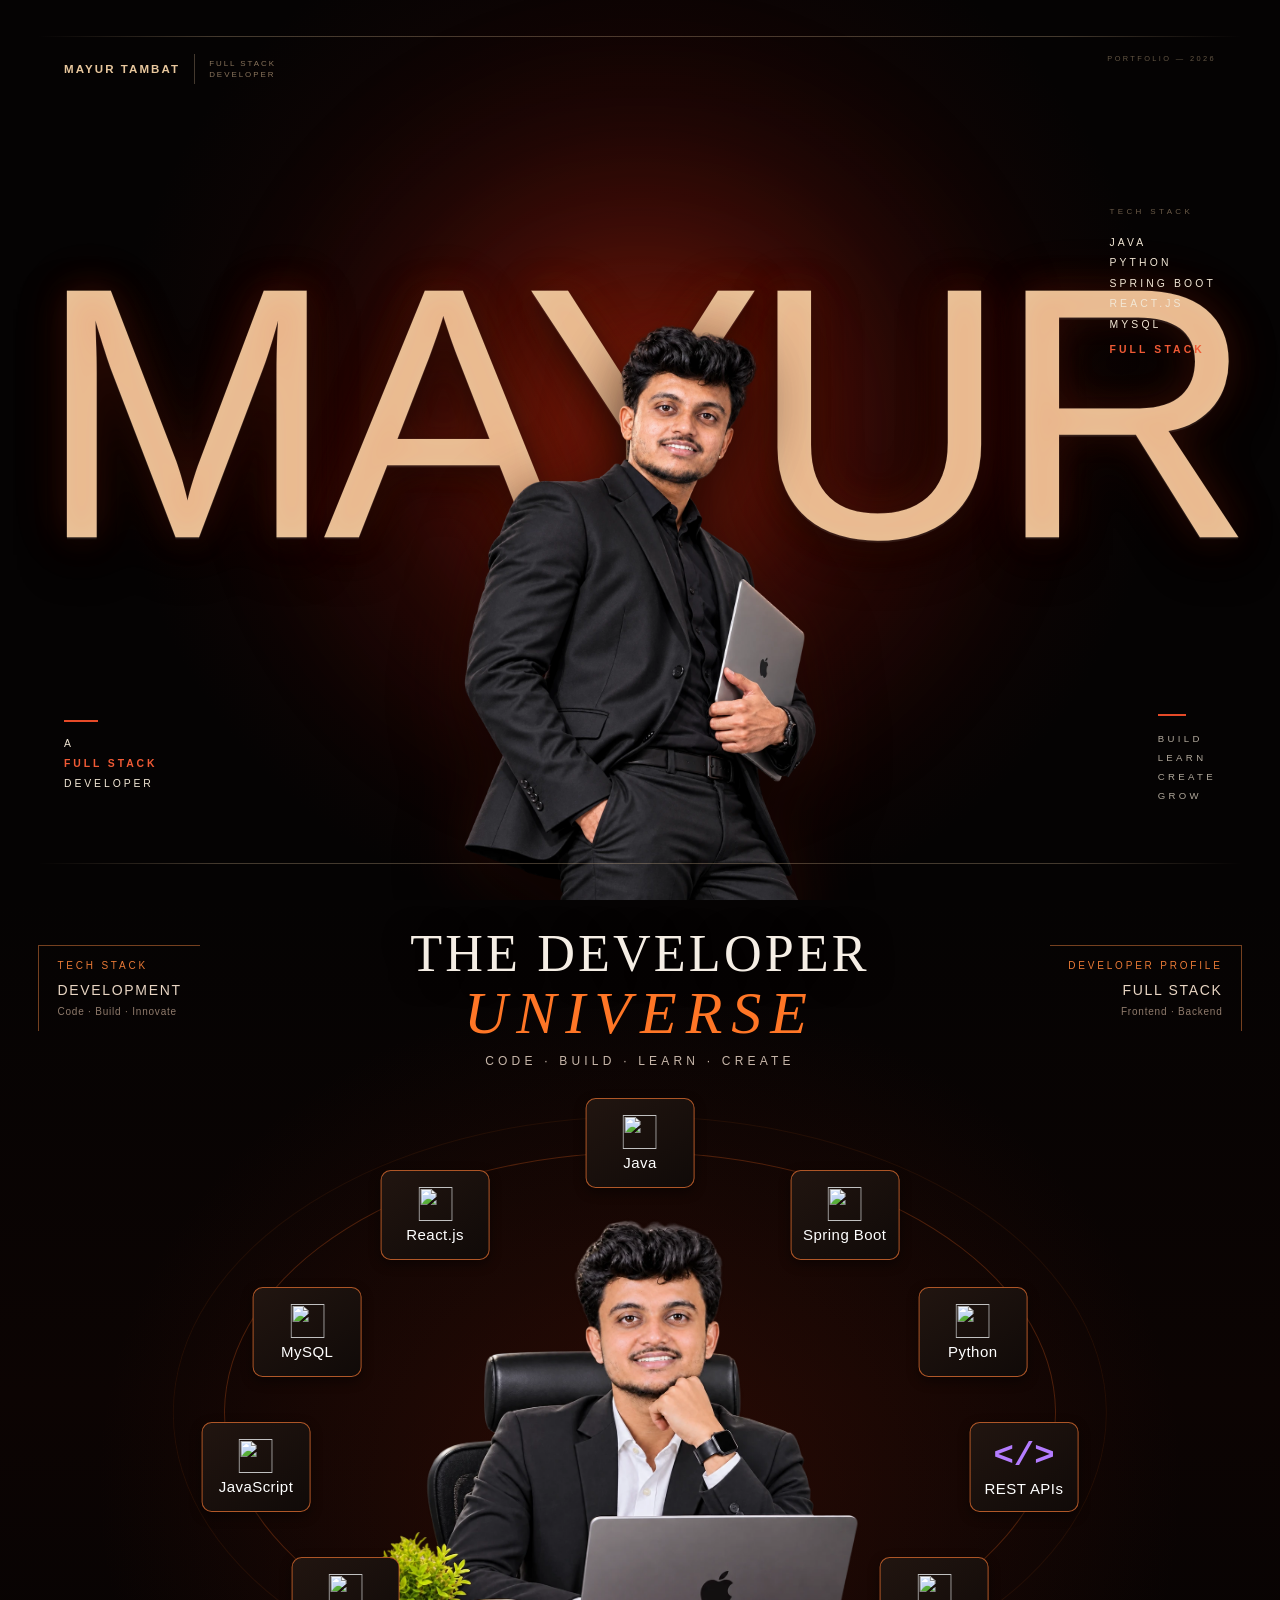
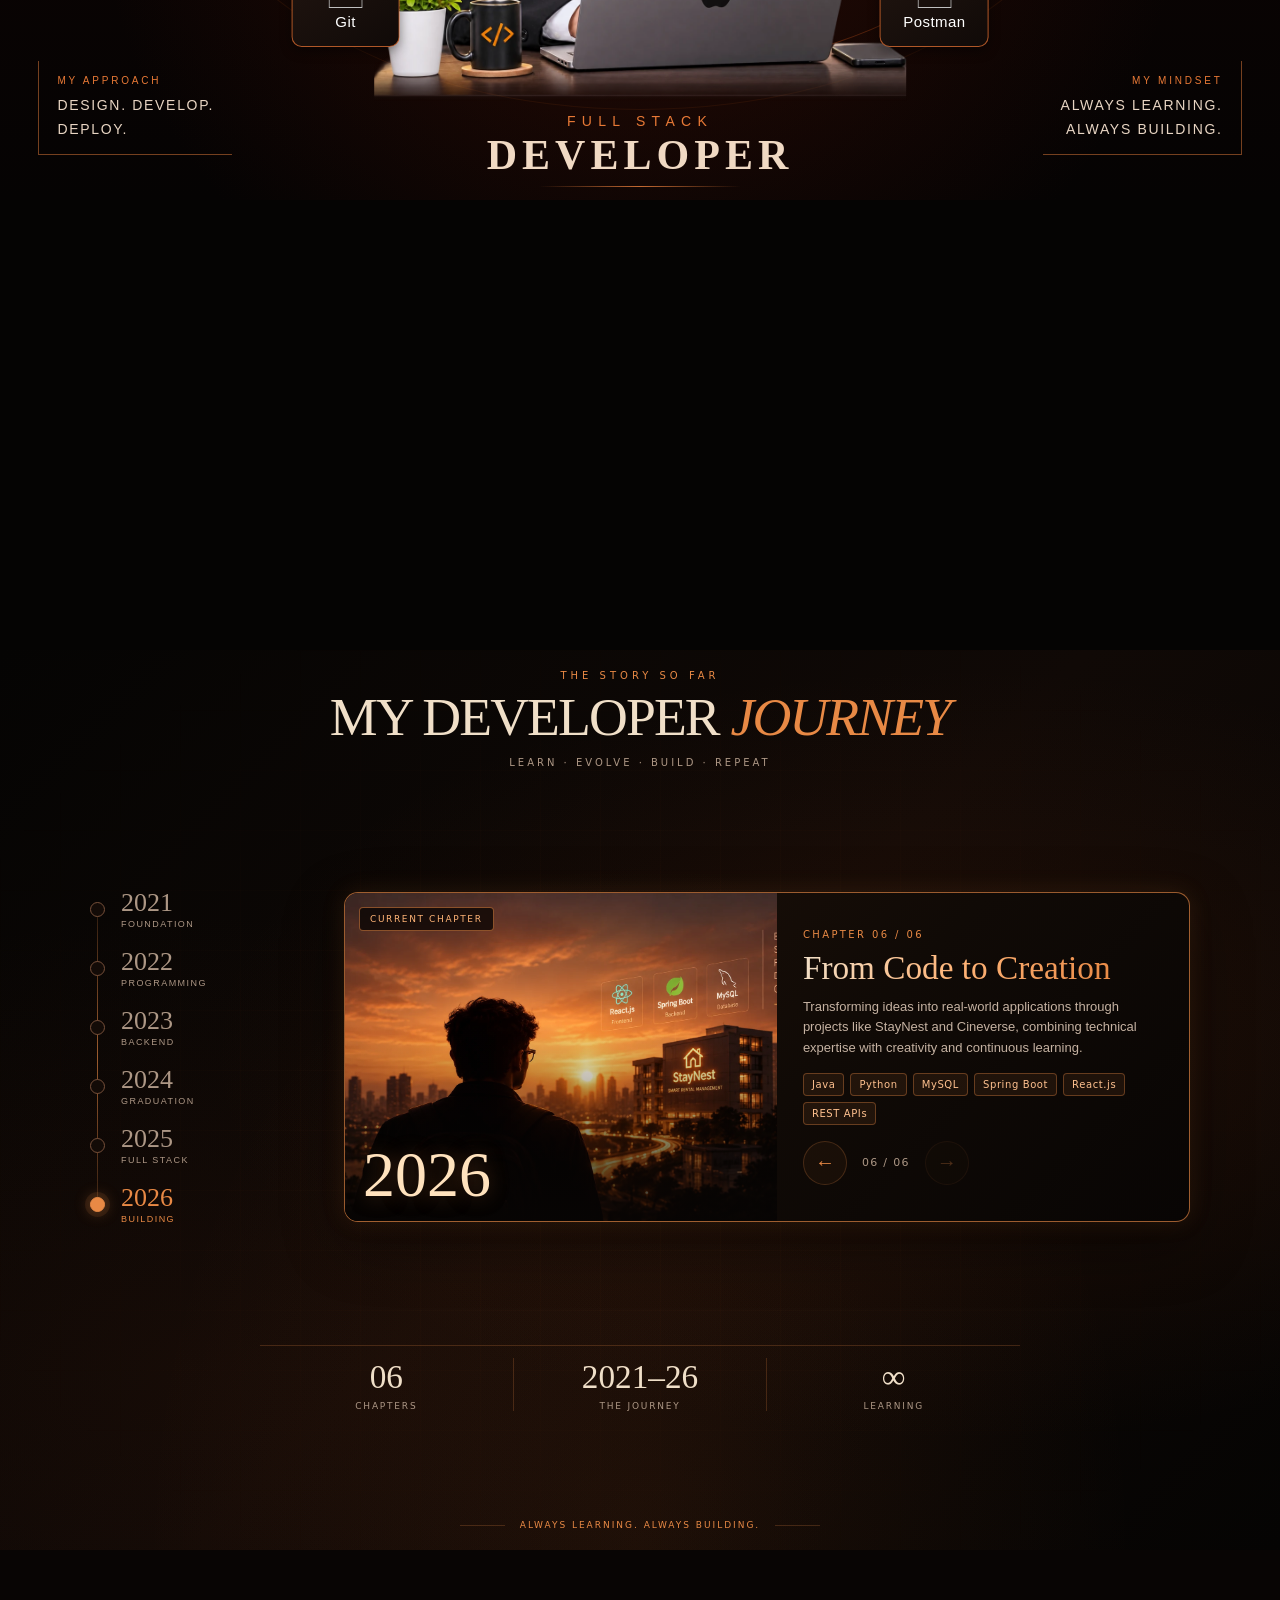
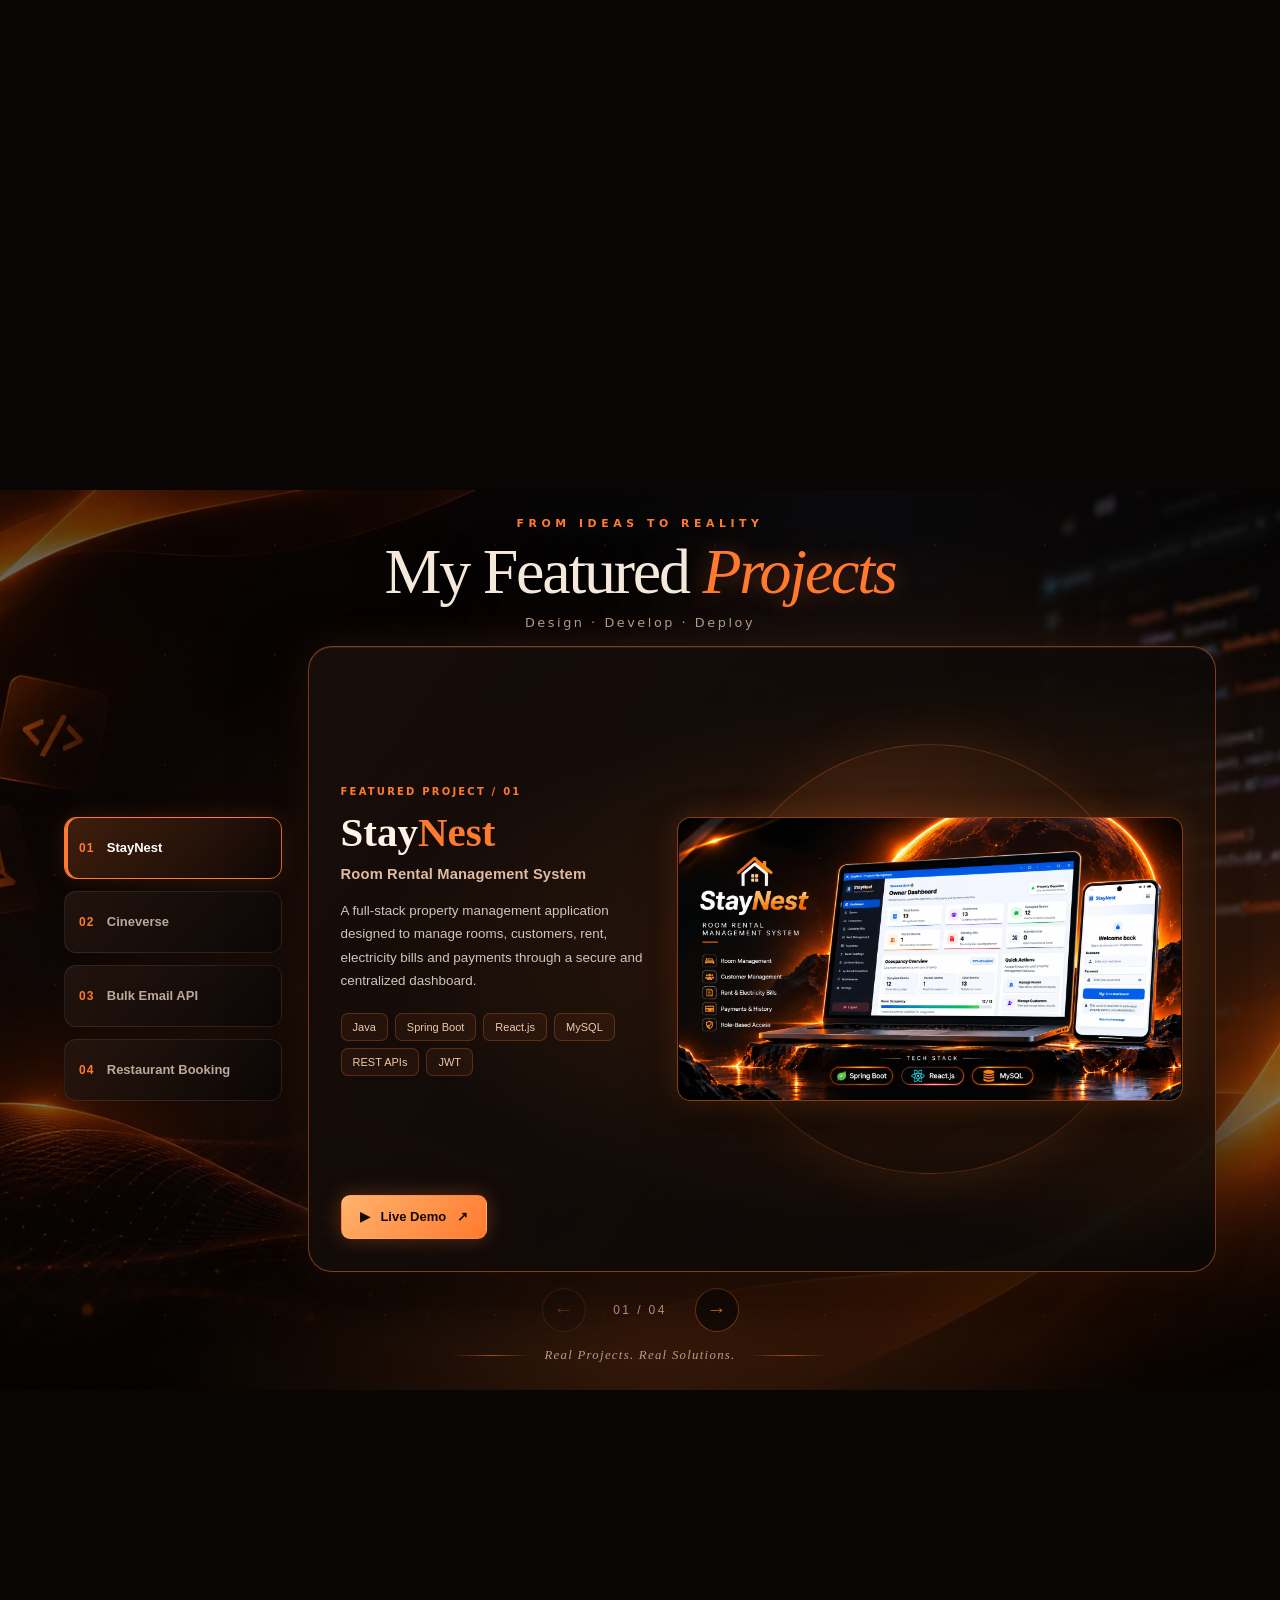
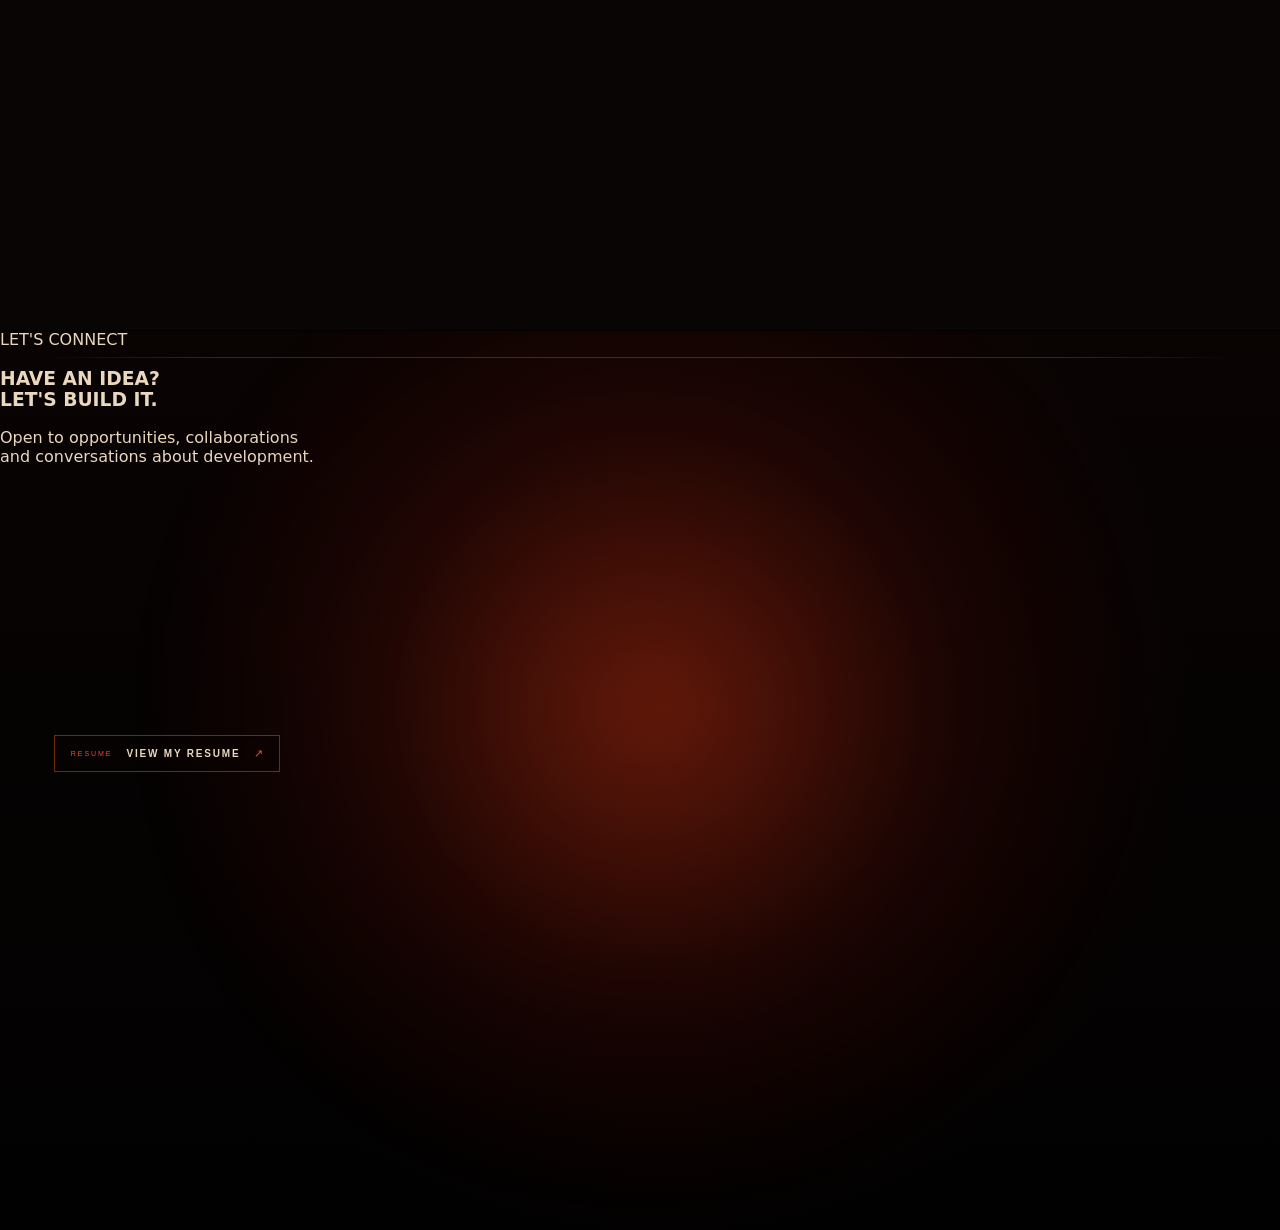
==== commit 2686aa37: "Redesign Scene 4 with cinematic project showcase, deployment page and responsive sticky scrolling" ====
--- a/index.html
+++ b/index.html
@@ -477,42 +477,147 @@
         </div>
       </section>
 
-      <!-- ==================================================================== -->
+      <!-- =========================================================
+     SCENE 04 — CINEMATIC PROJECT SHOWCASE
+     ========================================================= -->
+
       <section class="gallery" id="gallery" aria-labelledby="galleryTitle">
         <div class="gallery__pin">
-          <canvas id="galleryStage" aria-hidden="true"></canvas>
-
-          <div class="gallery__world">
-            <div class="gallery__deck" id="galleryDeck"></div>
-            <img
-              class="gallery__person"
-              id="galleryPerson"
-              src="public/projects/person.png"
-              alt=""
-              width="160"
-              height="335"
-              draggable="false"
-              loading="lazy"
-              decoding="async"
-            />
+          <!-- Cinematic environment -->
+          <div class="projects-background" aria-hidden="true"></div>
+          <div class="projects-glow" aria-hidden="true"></div>
+          <div class="projects-particles" aria-hidden="true"></div>
+          <div class="projects-floor" aria-hidden="true"></div>
+
+          <!-- Section heading -->
+          <header class="projects-header">
+            <span class="projects-eyebrow"> FROM IDEAS TO REALITY </span>
+
+            <h2 class="projects-title" id="galleryTitle">
+              My Featured <span>Projects</span>
+            </h2>
+
+            <p class="projects-subtitle">Design · Develop · Deploy</p>
+          </header>
+
+          <!-- Main project showcase -->
+          <div class="projects-showcase">
+            <!-- Interactive project selection -->
+            <div
+              class="projects-navigation"
+              id="projectsNavigation"
+              role="group"
+              aria-label="Select featured project"
+            ></div>
+
+            <!-- Featured project -->
+            <article
+              class="featured-project"
+              id="featuredProject"
+              aria-live="polite"
+            >
+              <div class="featured-project__glow" aria-hidden="true"></div>
+
+              <!-- Project information -->
+              <div class="featured-project__content">
+                <span class="featured-project__label" id="projectLabel">
+                  FEATURED PROJECT / 01
+                </span>
+
+                <h3 class="featured-project__title" id="projectTitle">
+                  Stay<span>Nest</span>
+                </h3>
+
+                <p class="featured-project__subtitle" id="projectSubtitle">
+                  Room Rental Management System
+                </p>
+
+                <p
+                  class="featured-project__description"
+                  id="projectDescription"
+                >
+                  A full-stack web application to manage rooms, customers, rent,
+                  electricity bills and payments with secure access for owners
+                  and admins.
+                </p>
+
+                <!-- Technology stack -->
+                <div
+                  class="featured-project__technologies"
+                  id="projectTechnologies"
+                ></div>
+              </div>
+
+              <!-- Cinematic project preview -->
+              <div class="featured-project__visual">
+                <div class="project-planet" aria-hidden="true"></div>
+                <div class="project-visual-glow" aria-hidden="true"></div>
+
+                <img
+                  class="featured-project__image"
+                  id="projectImage"
+                  src="public/projects/featured/staynest.webp"
+                  alt="StayNest cinematic project preview"
+                  width="1672"
+                  height="941"
+                  loading="lazy"
+                  decoding="async"
+                  draggable="false"
+                />
+              </div>
+
+              <!-- Project action buttons -->
+              <div class="featured-project__actions">
+                <a
+                  class="project-button project-button--primary"
+                  id="projectLive"
+                  href="https://stay-nest-gold.vercel.app/"
+                  target="_blank"
+                  rel="noopener noreferrer"
+                >
+                  <span aria-hidden="true">▶</span>
+                  Live Demo
+                  <span aria-hidden="true">↗</span>
+                </a>
+
+                <a
+                  class="project-button project-button--secondary"
+                  id="projectGithub"
+                  target="_blank"
+                  rel="noopener noreferrer"
+                  hidden
+                >
+                  GitHub
+                  <span aria-hidden="true">↗</span>
+                </a>
+              </div>
+            </article>
           </div>
 
-          <h2 class="g-label g-label--projects" id="galleryTitle">Projects</h2>
-          <p class="g-label g-label--ideas" aria-hidden="true">
-            Java<br />Spring Boot<br />React.js<br /><b>Full Stack</b>
-          </p>
-          <p class="g-label g-label--scroll" aria-hidden="true">
-            Scroll<br />Explore<br />Projects
-          </p>
-          <p class="g-label g-label--real" aria-hidden="true">
-            Real<br />Projects<br />Real<br />Solutions
-          </p>
-          <p class="g-label g-label--tomorrow" aria-hidden="true">
-            Building<br />Ideas Into<br />Applications
-          </p>
-          <span class="g-label g-label--num" id="galleryNum" aria-hidden="true"
-            >01</span
-          >
+          <!-- Previous and next controls -->
+          <div class="projects-controls">
+            <button
+              type="button"
+              id="projectPrev"
+              aria-label="Previous project"
+              disabled
+            >
+              &#8592;
+            </button>
+
+            <span id="projectCounter">01 / 04</span>
+
+            <button type="button" id="projectNext" aria-label="Next project">
+              &#8594;
+            </button>
+          </div>
+
+          <!-- Cinematic footer -->
+          <footer class="projects-footer">
+            <span aria-hidden="true"></span>
+            <p>Real Projects. Real Solutions.</p>
+            <span aria-hidden="true"></span>
+          </footer>
         </div>
       </section>
     </main>
--- a/src/styles/projects.css
+++ b/src/styles/projects.css
@@ -1,244 +1,1166 @@
-/* ==========================================================================
-   Scene four — the project universe.
-   The reference image is rebuilt as living layers: the room is the extracted
-   plate on canvas, the twelve screens are DOM buttons wearing sprites cut
-   from that same image, the creator is its matted centre. This sheet carries
-   the layer stack, the hover life and the caption typography; the entrance
-   choreography itself is driven per-frame from boot4.js.
-   ========================================================================== */
+/* =========================================================
+   SCENE 04 — PREMIUM CINEMATIC PROJECT SHOWCASE
+   ========================================================= */
 
 .gallery {
+  --project-accent: #ff792e;
+  --project-accent-rgb: 255, 121, 46;
+  --project-text: #f5e9dc;
+
   position: relative;
-  height: 260svh;
-  background: #000;
+  height: 160svh;
+  min-height: 0;
+  overflow: visible;
+  background: #080504;
+  color: var(--project-text);
+}
+
+.gallery *,
+.gallery *::before,
+.gallery *::after {
+  box-sizing: border-box;
 }
 
 .gallery__pin {
   position: sticky;
   top: 0;
+  width: 100%;
   height: 100svh;
   overflow: hidden;
-  background: #000;
-}
-
-#galleryStage {
+  isolation: isolate;
+
+  display: flex;
+  flex-direction: column;
+  justify-content: center;
+  align-items: center;
+
+  padding: clamp(16px, 3vh, 36px) clamp(20px, 5vw, 90px);
+
+  gap: clamp(12px, 2vh, 24px);
+}
+
+/* =========================================================
+   CINEMATIC ENVIRONMENT
+   ========================================================= */
+
+.projects-background {
   position: absolute;
   inset: 0;
-  width: 100%;
-  height: 100%;
-  display: block;
-}
-
-/* the 3D room the cards live in */
-.gallery__world {
+  z-index: -5;
+
+  background:
+    linear-gradient(
+      180deg,
+      rgba(5, 3, 2, 0.65),
+      rgba(5, 3, 2, 0.35),
+      rgba(5, 3, 2, 0.85)
+    ),
+    url("../../public/projects/featured/cinematic-bg.webp") center / cover
+      no-repeat;
+}
+
+.projects-glow {
   position: absolute;
   inset: 0;
-  perspective: 1200px;
-  perspective-origin: 50% 42%;
-}
-
-.gallery__deck {
+  z-index: -4;
+  pointer-events: none;
+
+  background: radial-gradient(
+    ellipse at 65% 55%,
+    rgba(var(--project-accent-rgb), 0.15),
+    transparent 65%
+  );
+
+  transition: background 0.6s ease;
+}
+
+.projects-particles {
   position: absolute;
   inset: 0;
-  transform-style: preserve-3d;
-  will-change: transform;
-}
-
-/* --------------------------------------------------------------------------
-   Cards. The sprite carries the reference's own bezel, rim light and glow,
-   so the button is chrome-free: no border, no background — just the pixels,
-   an easing inner shell for hover/float, and a tinted shadow when lifted.
-   -------------------------------------------------------------------------- */
-
-.g-card {
+  z-index: -3;
+  pointer-events: none;
+
+  background-image: radial-gradient(
+    circle,
+    rgba(255, 150, 70, 0.4) 1px,
+    transparent 1px
+  );
+
+  background-size: 110px 110px;
+  opacity: 0.2;
+
+  animation: projectParticles 25s linear infinite;
+}
+
+@keyframes projectParticles {
+  from {
+    background-position: 0 0;
+  }
+
+  to {
+    background-position: 110px -220px;
+  }
+}
+
+.projects-floor {
   position: absolute;
-  padding: 0;
-  border: 0;
-  background: none;
+  bottom: -15%;
+  left: 10%;
+  width: 80%;
+  height: 35%;
+  z-index: -2;
+
+  background: radial-gradient(
+    ellipse,
+    rgba(var(--project-accent-rgb), 0.18),
+    transparent 70%
+  );
+
+  filter: blur(35px);
+  pointer-events: none;
+}
+
+/* =========================================================
+   SECTION HEADER
+   ========================================================= */
+
+.projects-header {
+  position: relative;
+  text-align: center;
+  flex-shrink: 0;
+}
+
+.projects-eyebrow {
+  display: block;
+  margin-bottom: 8px;
+
+  font-family: var(--ui, sans-serif);
+  font-size: clamp(9px, 0.85vw, 12px);
+  font-weight: 600;
+  letter-spacing: 0.42em;
+  color: var(--project-accent);
+}
+
+.projects-title {
+  margin: 0;
+
+  font-family: Georgia, "Times New Roman", serif;
+  font-size: clamp(36px, 5vw, 76px);
+  font-weight: 400;
+  line-height: 1.05;
+  letter-spacing: -0.035em;
+
+  text-shadow: 0 8px 35px rgba(0, 0, 0, 0.6);
+}
+
+.projects-title span {
+  font-style: italic;
+  color: var(--project-accent);
+
+  text-shadow: 0 0 25px rgba(var(--project-accent-rgb), 0.35);
+}
+
+.projects-subtitle {
+  margin: 10px 0 0;
+
+  font-family: var(--ui, sans-serif);
+  font-size: clamp(10px, 1vw, 14px);
+  letter-spacing: 0.2em;
+  color: #b8a394;
+}
+
+/* =========================================================
+   MAIN SHOWCASE
+   ========================================================= */
+
+.projects-showcase {
+  position: relative;
+
+  display: grid;
+  grid-template-columns: minmax(155px, 0.24fr) minmax(0, 1fr);
+  align-items: center;
+
+  gap: clamp(14px, 2vw, 30px);
+
+  width: 100%;
+  max-width: 1500px;
+  min-height: 0;
+}
+
+/* =========================================================
+   PROJECT NAVIGATION
+   ========================================================= */
+
+.projects-navigation {
+  display: flex;
+  flex-direction: column;
+  gap: 12px;
+  min-width: 0;
+}
+
+.project-nav-button {
+  position: relative;
+
+  display: flex;
+  align-items: center;
+  gap: 12px;
+
+  width: 100%;
+  min-height: 62px;
+  padding: 12px 14px;
+
+  border: 1px solid rgba(255, 255, 255, 0.09);
+  border-radius: 12px;
+
+  background: linear-gradient(
+    135deg,
+    rgba(40, 24, 17, 0.75),
+    rgba(10, 8, 7, 0.85)
+  );
+
+  color: #bba99a;
+  font-family: var(--ui, sans-serif);
+  text-align: left;
   cursor: pointer;
-  opacity: 0;
-  will-change: transform, opacity;
-  transform-style: preserve-3d;
-  -webkit-tap-highlight-color: transparent;
-}
-
-.g-card__in {
+
+  transition:
+    transform 0.3s ease,
+    border-color 0.3s ease,
+    background 0.3s ease,
+    box-shadow 0.3s ease;
+}
+
+.project-nav-button:hover {
+  transform: translateX(5px);
+  border-color: rgba(var(--project-accent-rgb), 0.5);
+  color: #fff;
+}
+
+.project-nav-button.is-active,
+.project-nav-button[aria-pressed="true"] {
+  border-color: var(--project-accent);
+
+  background: linear-gradient(
+    135deg,
+    rgba(var(--project-accent-rgb), 0.22),
+    rgba(15, 8, 5, 0.95)
+  );
+
+  box-shadow:
+    0 0 22px rgba(var(--project-accent-rgb), 0.15),
+    inset 3px 0 0 var(--project-accent);
+
+  color: #fff;
+}
+
+.project-nav-number {
+  flex-shrink: 0;
+  color: var(--project-accent);
+  font-size: 12px;
+  font-weight: 600;
+  letter-spacing: 0.1em;
+}
+
+.project-nav-name {
+  font-size: clamp(11px, 1vw, 15px);
+  font-weight: 600;
+  line-height: 1.35;
+}
+
+/* =========================================================
+   FEATURED PROJECT CARD
+   ========================================================= */
+
+.featured-project {
+  position: relative;
+  isolation: isolate;
+
+  display: grid;
+  grid-template-columns: minmax(0, 0.85fr) minmax(0, 1.35fr);
+  grid-template-areas:
+    "content visual"
+    "actions visual";
+
+  align-items: center;
+  gap: clamp(14px, 2vw, 28px);
+
+  width: 100%;
+  min-width: 0;
+  padding: clamp(20px, 2.5vw, 38px);
+
+  border: 1px solid rgba(var(--project-accent-rgb), 0.45);
+  border-radius: 24px;
+
+  background: linear-gradient(
+    125deg,
+    rgba(24, 14, 10, 0.96),
+    rgba(8, 7, 6, 0.9)
+  );
+
+  box-shadow:
+    0 25px 70px rgba(0, 0, 0, 0.65),
+    0 0 40px rgba(var(--project-accent-rgb), 0.12),
+    inset 0 1px 0 rgba(255, 255, 255, 0.08);
+
+  overflow: hidden;
+}
+
+.featured-project__glow {
+  position: absolute;
+  inset: 0;
+  z-index: -1;
+
+  background: radial-gradient(
+    ellipse at 85% 50%,
+    rgba(var(--project-accent-rgb), 0.17),
+    transparent 65%
+  );
+
+  pointer-events: none;
+}
+
+.featured-project__content {
+  grid-area: content;
+  min-width: 0;
+}
+
+.featured-project__label {
+  display: inline-block;
+  margin-bottom: 14px;
+
+  font-family: var(--ui, sans-serif);
+  font-size: 10px;
+  font-weight: 600;
+  letter-spacing: 0.22em;
+
+  color: var(--project-accent);
+}
+
+.featured-project__title {
+  margin: 0 0 10px;
+
+  font-family: Georgia, "Times New Roman", serif;
+  font-size: clamp(30px, 3.6vw, 58px);
+  font-weight: 600;
+  line-height: 1.05;
+
+  color: #fff3e7;
+  overflow-wrap: anywhere;
+}
+
+.featured-project__title span {
+  color: var(--project-accent);
+}
+
+.featured-project__subtitle {
+  margin: 0 0 14px;
+
+  font-family: var(--ui, sans-serif);
+  font-size: clamp(12px, 1.15vw, 17px);
+  font-weight: 600;
+  line-height: 1.4;
+
+  color: #e0bba0;
+}
+
+.featured-project__description {
+  margin: 0;
+
+  font-family: var(--ui, sans-serif);
+  font-size: clamp(12px, 1vw, 15px);
+  line-height: 1.7;
+
+  color: #bcaea4;
+}
+
+/* =========================================================
+   TECHNOLOGY BADGES
+   ========================================================= */
+
+.featured-project__technologies {
+  display: flex;
+  flex-wrap: wrap;
+  gap: 7px;
+  margin-top: 20px;
+}
+
+.project-tech-badge {
+  display: inline-flex;
+  align-items: center;
+
+  padding: 7px 11px;
+
+  border: 1px solid rgba(var(--project-accent-rgb), 0.25);
+  border-radius: 7px;
+
+  background: rgba(var(--project-accent-rgb), 0.07);
+  color: #edc9ac;
+
+  font-family: var(--ui, sans-serif);
+  font-size: 11px;
+  font-weight: 500;
+
+  white-space: nowrap;
+}
+
+/* =========================================================
+   CINEMATIC PROJECT VISUAL
+   ========================================================= */
+
+.featured-project__visual {
+  grid-area: visual;
+
+  position: relative;
+  isolation: isolate;
+
+  display: flex;
+  align-items: center;
+  justify-content: center;
+
+  min-width: 0;
+  padding: 8px 0;
+}
+
+.project-planet {
+  position: absolute;
+  z-index: -2;
+
+  width: 85%;
+  aspect-ratio: 1;
+  border-radius: 50%;
+
+  border: 1px solid rgba(var(--project-accent-rgb), 0.25);
+
+  background: radial-gradient(
+    circle at 35% 25%,
+    rgba(var(--project-accent-rgb), 0.15),
+    transparent 70%
+  );
+
+  box-shadow: 0 0 55px rgba(var(--project-accent-rgb), 0.12);
+
+  pointer-events: none;
+}
+
+.project-visual-glow {
+  position: absolute;
+  inset: 10%;
+  z-index: -1;
+
+  background: rgba(var(--project-accent-rgb), 0.16);
+  filter: blur(45px);
+  border-radius: 50%;
+  pointer-events: none;
+}
+
+.featured-project__image {
   display: block;
 
   width: 100%;
-  overflow: hidden;
-  height: 100%;
-
-  transform-style: preserve-3d;
+  height: auto;
+  aspect-ratio: 16 / 9;
+  object-fit: contain;
+
+  border: 1px solid rgba(var(--project-accent-rgb), 0.5);
+  border-radius: 14px;
+
+  background: #080504;
+
+  box-shadow:
+    0 0 30px rgba(var(--project-accent-rgb), 0.2),
+    0 20px 40px rgba(0, 0, 0, 0.5);
+
   transition:
-    transform 0.5s cubic-bezier(0.22, 1, 0.36, 1),
-    filter 0.5s ease;
-  animation: gFloat calc(5.6s + var(--i, 0) * 0.63s) ease-in-out
-    calc(var(--i, 0) * -1.27s) infinite alternate paused;
-}
-.gallery.is-live .g-card__in {
-  animation-play-state: running;
-}
-
-.g-card img {
-  display: block;
+    transform 0.5s ease,
+    box-shadow 0.5s ease;
+}
+
+@media (hover: hover) {
+  .featured-project__image:hover {
+    transform: scale(1.025);
+
+    box-shadow:
+      0 0 40px rgba(var(--project-accent-rgb), 0.3),
+      0 20px 40px rgba(0, 0, 0, 0.5);
+  }
+}
+
+/* =========================================================
+   PROJECT ACTION BUTTONS
+   ========================================================= */
+
+.featured-project__actions {
+  grid-area: actions;
+
+  display: flex;
+  flex-wrap: wrap;
+  align-items: center;
+  gap: 10px;
+}
+
+.project-button {
+  display: inline-flex;
+  align-items: center;
+  justify-content: center;
+  gap: 9px;
+
+  min-height: 44px;
+  padding: 12px 18px;
+
+  border-radius: 9px;
+  text-decoration: none;
+
+  font-family: var(--ui, sans-serif);
+  font-size: 12px;
+  font-weight: 600;
+
+  transition:
+    transform 0.25s ease,
+    box-shadow 0.25s ease;
+}
+
+.project-button[hidden] {
+  display: none !important;
+}
+
+.project-button--primary {
+  color: #160900;
+
+  background: linear-gradient(135deg, #ffb36d, var(--project-accent));
+
+  border: 1px solid transparent;
+
+  box-shadow: 0 0 20px rgba(var(--project-accent-rgb), 0.3);
+}
+
+.project-button--secondary {
+  color: #f6dfcc;
+
+  background: rgba(255, 255, 255, 0.04);
+  border: 1px solid rgba(var(--project-accent-rgb), 0.4);
+}
+
+.project-button:hover {
+  transform: translateY(-3px);
+  box-shadow: 0 5px 25px rgba(var(--project-accent-rgb), 0.3);
+}
+
+/* =========================================================
+   PREVIOUS / NEXT CONTROLS
+   ========================================================= */
+
+.projects-controls {
+  display: flex;
+  align-items: center;
+  justify-content: center;
+  gap: 22px;
+  flex-shrink: 0;
+}
+
+.projects-controls button {
+  display: grid;
+  place-items: center;
+
+  width: 44px;
+  height: 44px;
+
+  border: 1px solid rgba(var(--project-accent-rgb), 0.45);
+  border-radius: 50%;
+
+  background: rgba(20, 12, 8, 0.9);
+  color: var(--project-accent);
+
+  font-size: 20px;
+  cursor: pointer;
+
+  transition: 0.25s ease;
+}
+
+.projects-controls button:hover:not(:disabled) {
+  background: var(--project-accent);
+  color: #100704;
+  box-shadow: 0 0 20px rgba(var(--project-accent-rgb), 0.4);
+}
+
+.projects-controls button:disabled {
+  opacity: 0.3;
+  cursor: not-allowed;
+}
+
+#projectCounter {
+  min-width: 65px;
+  text-align: center;
+
+  font-family: var(--ui, sans-serif);
+  font-size: 12px;
+  letter-spacing: 0.2em;
+
+  color: #e0b89c;
+}
+
+/* =========================================================
+   FOOTER
+   ========================================================= */
+
+.projects-footer {
+  display: flex;
+  align-items: center;
+  justify-content: center;
+  gap: 15px;
+
   width: 100%;
-  height: 100%;
-  object-fit: fill;
-  pointer-events: none;
-  user-select: none;
-}
-
-/* hover: toward the camera, a touch brighter, its glow deepened — and the
-   rest of the room eases back a breath so the depth reads */
-.g-card:hover .g-card__in,
-.g-card:focus-visible .g-card__in {
-  transform: translateZ(30px) scale(1.022);
-  filter: brightness(1.12)
-    drop-shadow(0 10px 34px var(--tint, rgba(255, 140, 60, 0.4)));
-}
-.g-card:focus-visible {
-  outline: none;
-}
-.gallery__deck.is-hot .g-card:not(:hover):not(:focus-visible) .g-card__in {
-  transform: translateZ(-12px) scale(0.992);
-  filter: brightness(0.9);
-}
-
-@keyframes gFloat {
+  flex-shrink: 0;
+}
+
+.projects-footer span {
+  width: clamp(25px, 6vw, 100px);
+  height: 1px;
+
+  background: linear-gradient(
+    90deg,
+    transparent,
+    rgba(var(--project-accent-rgb), 0.6),
+    transparent
+  );
+}
+
+.projects-footer p {
+  margin: 0;
+
+  font-family: Georgia, serif;
+  font-size: clamp(10px, 1vw, 14px);
+  font-style: italic;
+  letter-spacing: 0.1em;
+  color: #bda08b;
+}
+
+/* =========================================================
+   CINEMATIC PROJECT TRANSITIONS
+   ========================================================= */
+
+.featured-project.is-changing .featured-project__content,
+.featured-project.is-changing .featured-project__visual,
+.featured-project.is-changing .featured-project__actions {
+  animation: projectReveal 0.55s ease both;
+}
+
+@keyframes projectReveal {
   from {
-    translate: 0 0;
-    rotate: 0.001deg;
-  }
+    opacity: 0;
+    transform: translateY(12px) scale(0.985);
+  }
+
   to {
-    translate: 0 -7px;
-    rotate: -0.35deg;
-  }
-}
-
-.gallery__person {
-  position: absolute;
-  display: block;
-  opacity: 0;
-  pointer-events: none;
-  user-select: none;
-  will-change: transform, opacity;
-}
-
-/* --------------------------------------------------------------------------
-   Corner captions — the reference's HUD. Letterspaced hairline sans, amber
-   headline, dashes as punctuation. They type themselves in on .is-labels.
-   -------------------------------------------------------------------------- */
-
-.g-label {
-  position: absolute;
-  margin: 0;
-  font-family: var(--ui);
-  font-size: clamp(8px, 0.72vw, 12px);
+    opacity: 1;
+    transform: translateY(0) scale(1);
+  }
+}
+
+.gallery button:focus-visible,
+.gallery a:focus-visible {
+  outline: 2px solid var(--project-accent);
+  outline-offset: 4px;
+}
+
+/* =========================================================
+   TABLET — PORTRAIT
+   ========================================================= */
+
+@media (max-width: 900px) {
+  .gallery__pin {
+    padding: 24px;
+    gap: 18px;
+  }
+
+  .projects-showcase {
+    grid-template-columns: minmax(0, 1fr);
+    gap: 14px;
+  }
+
+  .projects-navigation {
+    display: grid;
+    grid-template-columns: repeat(4, minmax(0, 1fr));
+    gap: 8px;
+  }
+
+  .project-nav-button {
+    justify-content: center;
+    min-height: 48px;
+    padding: 10px;
+  }
+
+  .project-nav-button:hover {
+    transform: none;
+  }
+
+  .featured-project {
+    grid-template-columns: minmax(0, 1fr);
+    grid-template-areas:
+      "visual"
+      "content"
+      "actions";
+
+    gap: 14px;
+    padding: 20px;
+  }
+
+  .featured-project__visual {
+    padding: 0;
+  }
+
+  .featured-project__image {
+    max-width: 580px;
+    max-height: 30svh;
+  }
+
+  .featured-project__title {
+    font-size: 36px;
+  }
+
+  .featured-project__technologies {
+    margin-top: 14px;
+  }
+}
+
+/* =========================================================
+   MOBILE — DEDICATED PORTRAIT EXPERIENCE
+   ========================================================= */
+
+@media (max-width: 600px) {
+  .gallery {
+    height: 150svh;
+  }
+
+  .gallery__pin {
+    padding: 16px 14px;
+    gap: 12px;
+  }
+
+  .projects-background {
+    background-position: center;
+  }
+
+  .projects-eyebrow {
+    font-size: 8px;
+    letter-spacing: 0.3em;
+    margin-bottom: 7px;
+  }
+
+  .projects-title {
+    font-size: clamp(30px, 9vw, 44px);
+  }
+
+  .projects-subtitle {
+    margin-top: 7px;
+    font-size: 9px;
+    letter-spacing: 0.15em;
+  }
+
+  .projects-showcase {
+    gap: 10px;
+  }
+
+  .projects-navigation {
+    display: grid;
+    grid-template-columns: repeat(2, minmax(0, 1fr));
+    gap: 7px;
+  }
+
+  .project-nav-button {
+    justify-content: flex-start;
+    min-height: 40px;
+    padding: 8px 10px;
+    border-radius: 8px;
+    gap: 8px;
+  }
+
+  .project-nav-number {
+    font-size: 10px;
+  }
+
+  .project-nav-name {
+    font-size: 11px;
+  }
+
+  .featured-project {
+    padding: 12px;
+    gap: 12px;
+    border-radius: 16px;
+  }
+
+  .featured-project__image {
+    width: 100%;
+    max-height: 24svh;
+    border-radius: 10px;
+  }
+
+  .featured-project__label {
+    font-size: 8px;
+    margin-bottom: 7px;
+    letter-spacing: 0.18em;
+  }
+
+  .featured-project__title {
+    font-size: clamp(25px, 7vw, 34px);
+    margin-bottom: 6px;
+  }
+
+  .featured-project__subtitle {
+    font-size: 12px;
+    margin-bottom: 7px;
+  }
+
+  .featured-project__description {
+    font-size: 11px;
+    line-height: 1.5;
+  }
+
+  .featured-project__technologies {
+    margin-top: 10px;
+    gap: 5px;
+  }
+
+  .project-tech-badge {
+    padding: 5px 8px;
+    font-size: 9px;
+    border-radius: 5px;
+  }
+
+  .featured-project__actions {
+    gap: 8px;
+  }
+
+  .project-button {
+    flex: 1 1 120px;
+    min-height: 44px;
+    padding: 10px 12px;
+    font-size: 11px;
+  }
+
+  .projects-controls {
+    gap: 18px;
+  }
+
+  .projects-controls button {
+    width: 44px;
+    height: 44px;
+    font-size: 17px;
+  }
+
+  #projectCounter {
+    font-size: 10px;
+  }
+
+  .projects-footer {
+    gap: 8px;
+  }
+
+  .projects-footer p {
+    font-size: 10px;
+  }
+}
+
+/* =========================================================
+   SHORT VIEWPORTS — PREVENT CONTENT CLIPPING
+   ========================================================= */
+
+@media (max-height: 740px) and (min-width: 901px) {
+  .gallery__pin {
+    gap: 10px;
+    padding-block: 14px;
+  }
+
+  .projects-title {
+    font-size: clamp(34px, 4vw, 54px);
+  }
+
+  .featured-project {
+    padding: 18px;
+  }
+
+  .featured-project__image {
+    max-height: 43svh;
+  }
+
+  .featured-project__technologies {
+    margin-top: 12px;
+  }
+}
+
+@media (max-height: 740px) and (max-width: 900px) {
+  .gallery {
+    height: auto;
+  }
+
+  .gallery__pin {
+    position: relative;
+    height: auto;
+    min-height: 100svh;
+    overflow: visible;
+  }
+}
+
+/* =========================================================
+   REDUCED MOTION ACCESSIBILITY
+   ========================================================= */
+
+@media (prefers-reduced-motion: reduce) {
+  .gallery *,
+  .gallery *::before,
+  .gallery *::after {
+    animation: none !important;
+    transition: none !important;
+  }
+}
+/* =========================================================
+   PREMIUM TYPOGRAPHY REFINEMENT
+   ========================================================= */
+
+.project-nav-name,
+.project-nav-number,
+.featured-project__subtitle,
+.featured-project__description,
+.project-tech-badge,
+.project-button,
+#projectCounter {
+  font-family: "Inter", "Segoe UI", Arial, sans-serif;
+}
+
+.featured-project__description {
+  font-size: clamp(13px, 1.05vw, 16px);
+  line-height: 1.75;
   font-weight: 400;
-  line-height: 2.05;
-  letter-spacing: 0.42em;
-  text-transform: uppercase;
-  color: rgba(212, 208, 205, 0.6);
-  opacity: 0;
-  transform: translateY(10px);
-  transition:
-    opacity 0.9s ease calc(var(--li, 0) * 0.14s),
-    transform 1.1s cubic-bezier(0.22, 1, 0.36, 1) calc(var(--li, 0) * 0.14s);
-  pointer-events: none;
-}
-.gallery.is-labels .g-label {
-  opacity: 1;
-  transform: none;
-}
-
-.g-label--projects {
-  top: clamp(18px, 3.8vh, 40px);
-  left: clamp(20px, 3vw, 52px);
-  font-size: clamp(10px, 0.92vw, 15px);
+  color: #d2c4b8;
+}
+
+.featured-project__subtitle {
+  font-weight: 600;
+  letter-spacing: 0.01em;
+}
+
+.project-nav-name {
+  font-size: 13px;
+  font-weight: 600;
+}
+
+.project-tech-badge {
+  font-size: 11px;
   font-weight: 500;
-  letter-spacing: 0.52em;
-  color: #d8b183;
-}
-.g-label--projects::after,
-.g-label--ideas::after,
-.g-label--scroll::after,
-.g-label--tomorrow::after {
-  content: "";
-  display: block;
-  width: 1.6em;
-  height: 1px;
-  margin-top: 1.1em;
-  background: currentColor;
-  opacity: 0.55;
-}
-.g-label--ideas {
-  top: clamp(90px, 15.5vh, 150px);
-  left: clamp(20px, 3vw, 52px);
-}
-.g-label--ideas b {
-  font-weight: 500;
-  color: rgba(232, 226, 220, 0.82);
-}
-.g-label--scroll {
-  top: clamp(18px, 4vh, 42px);
-  right: clamp(20px, 3vw, 52px);
-}
-.g-label--real {
-  bottom: clamp(20px, 6vh, 60px);
-  left: clamp(20px, 3vw, 52px);
-}
-.g-label--tomorrow {
-  bottom: clamp(20px, 6vh, 60px);
-  right: clamp(20px, 3vw, 52px);
-}
-
-/* the red index over the hero screen — placed by boot4 from frame coords */
-.g-label--num {
-  font-family: var(--ui);
-  font-weight: 500;
-  letter-spacing: 0.14em;
-  color: #c8382b;
-  transition-delay: 0.5s;
-}
-
-.gallery.is-portrait .g-label--ideas {
-  top: clamp(64px, 9vh, 110px);
-}
-.gallery.is-portrait .g-label--real,
-.gallery.is-portrait .g-label--tomorrow {
-  bottom: clamp(14px, 3vh, 30px);
-}
-.gallery.is-portrait .g-label--num {
-  display: none;
-}
-
-/* --------------------------------------------------------------------------
-   Fallbacks
-   -------------------------------------------------------------------------- */
-
-.gallery.is-fallback #galleryStage {
-  display: none;
-}
-.gallery.is-fallback .gallery__pin {
-  background: #000 url("../../public/projects/plate.jpg") center / cover
-    no-repeat;
-}
-.gallery.is-set .g-card,
-.gallery.is-set .gallery__person {
-  opacity: 1;
-}
-.gallery.is-set .g-label {
-  opacity: 1;
-  transform: none;
-}
-
-@media (prefers-reduced-motion: reduce) {
-  .g-card__in {
-    animation: none;
-  }
-  .g-label {
-    transition-duration: 0.01ms;
-    transition-delay: 0s;
-  }
-}
+}
+
+.project-button {
+  font-size: 13px;
+  font-weight: 700;
+}
+
+@media (max-width: 600px) {
+  .featured-project__description {
+    font-size: 12px;
+    line-height: 1.6;
+  }
+
+  .featured-project__subtitle {
+    font-size: 12px;
+  }
+
+  .project-nav-name {
+    font-size: 11px;
+  }
+
+  .project-tech-badge {
+    font-size: 10px;
+    padding: 5px 8px;
+  }
+
+  .project-button {
+    font-size: 12px;
+  }
+}
+/* =========================================================
+   SCENE 04 — DESKTOP LAYOUT STABILITY
+   ========================================================= */
+
+@media (min-width: 901px) {
+  .gallery__pin {
+    display: grid;
+    grid-template-rows: auto minmax(0, 1fr) auto auto;
+    justify-items: center;
+    align-items: center;
+    gap: clamp(10px, 1.8vh, 20px);
+  }
+
+  .projects-showcase {
+    height: 100%;
+    min-height: 0;
+  }
+
+  .featured-project {
+    height: 100%;
+    min-height: 0;
+    grid-template-rows: minmax(0, 1fr) auto;
+    gap: clamp(12px, 2vh, 24px);
+  }
+
+  .featured-project__title {
+    font-size: clamp(30px, 3.2vw, 52px);
+  }
+
+  .featured-project__visual {
+    min-height: 0;
+  }
+
+  .featured-project__image {
+    max-height: 40svh;
+  }
+
+  .featured-project__actions {
+    min-height: 44px;
+  }
+}
+
+/* Compact desktop and tablet landscape */
+
+@media (min-width: 901px) and (max-height: 740px) {
+  .gallery__pin {
+    padding-block: 16px;
+    gap: 10px;
+  }
+
+  .projects-title {
+    font-size: clamp(32px, 3.8vw, 52px);
+  }
+
+  .featured-project {
+    padding: 18px;
+    gap: 12px;
+  }
+
+  .featured-project__title {
+    font-size: clamp(28px, 3vw, 42px);
+    margin-bottom: 8px;
+  }
+
+  .featured-project__label {
+    margin-bottom: 8px;
+  }
+
+  .featured-project__subtitle {
+    margin-bottom: 10px;
+  }
+
+  .featured-project__description {
+    font-size: 13px;
+    line-height: 1.6;
+  }
+
+  .featured-project__technologies {
+    margin-top: 12px;
+    gap: 6px;
+  }
+
+  .project-tech-badge {
+    padding: 5px 9px;
+  }
+}
+/* =========================================================
+   SCENE 04 — SMALL MOBILE STICKY SCROLLING FIX
+   ========================================================= */
+
+@media (max-width: 600px) and (max-height: 740px) {
+  .gallery {
+    height: 150svh;
+    overflow: visible;
+  }
+
+  .gallery__pin {
+    position: sticky;
+    top: 0;
+    height: 100svh;
+    min-height: 0;
+    overflow: hidden;
+    padding: 8px 12px;
+    gap: 7px;
+  }
+
+  .projects-eyebrow {
+    font-size: 8px;
+    margin-bottom: 4px;
+  }
+
+  .projects-title {
+    font-size: clamp(26px, 7.5vw, 32px);
+  }
+
+  .projects-subtitle {
+    font-size: 8px;
+    margin-top: 4px;
+  }
+
+  .projects-showcase {
+    gap: 7px;
+    flex-shrink: 0;
+  }
+
+  .projects-navigation {
+    gap: 5px;
+  }
+
+  .project-nav-button {
+    min-height: 36px;
+    padding: 6px 8px;
+  }
+
+  .featured-project {
+    padding: 10px;
+    gap: 7px;
+    border-radius: 12px;
+  }
+
+  .featured-project__image {
+    max-height: 19svh;
+  }
+
+  .featured-project__label {
+    font-size: 8px;
+    margin-bottom: 4px;
+  }
+
+  .featured-project__title {
+    font-size: 25px;
+    margin-bottom: 4px;
+  }
+
+  .featured-project__subtitle {
+    font-size: 11px;
+    margin-bottom: 5px;
+  }
+
+  .featured-project__description {
+    font-size: 11px;
+    line-height: 1.4;
+  }
+
+  .featured-project__technologies {
+    margin-top: 7px;
+    gap: 4px;
+  }
+
+  .project-tech-badge {
+    font-size: 9px;
+    padding: 4px 6px;
+  }
+
+  .project-button {
+    min-height: 44px;
+    padding: 8px 10px;
+    font-size: 11px;
+  }
+
+  .projects-controls {
+    gap: 14px;
+  }
+
+  .projects-footer p {
+    font-size: 9px;
+  }
+}
